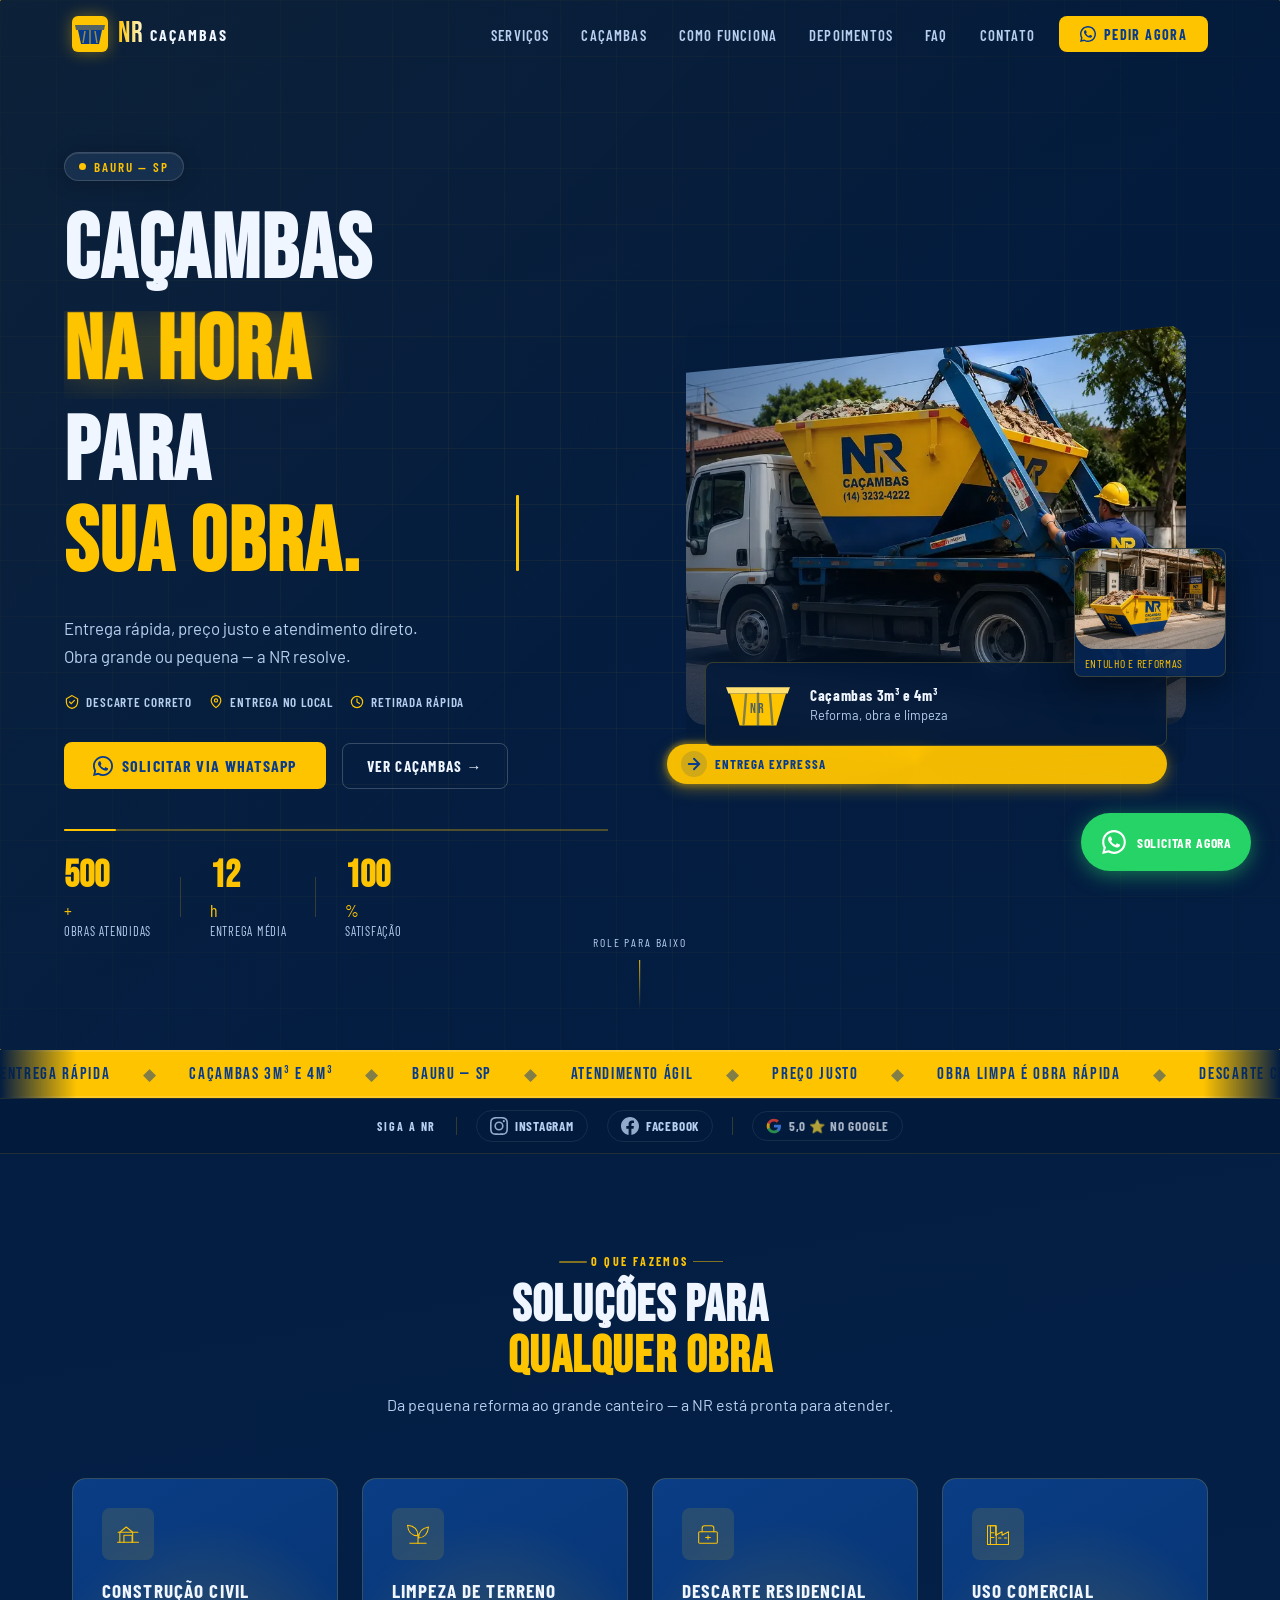
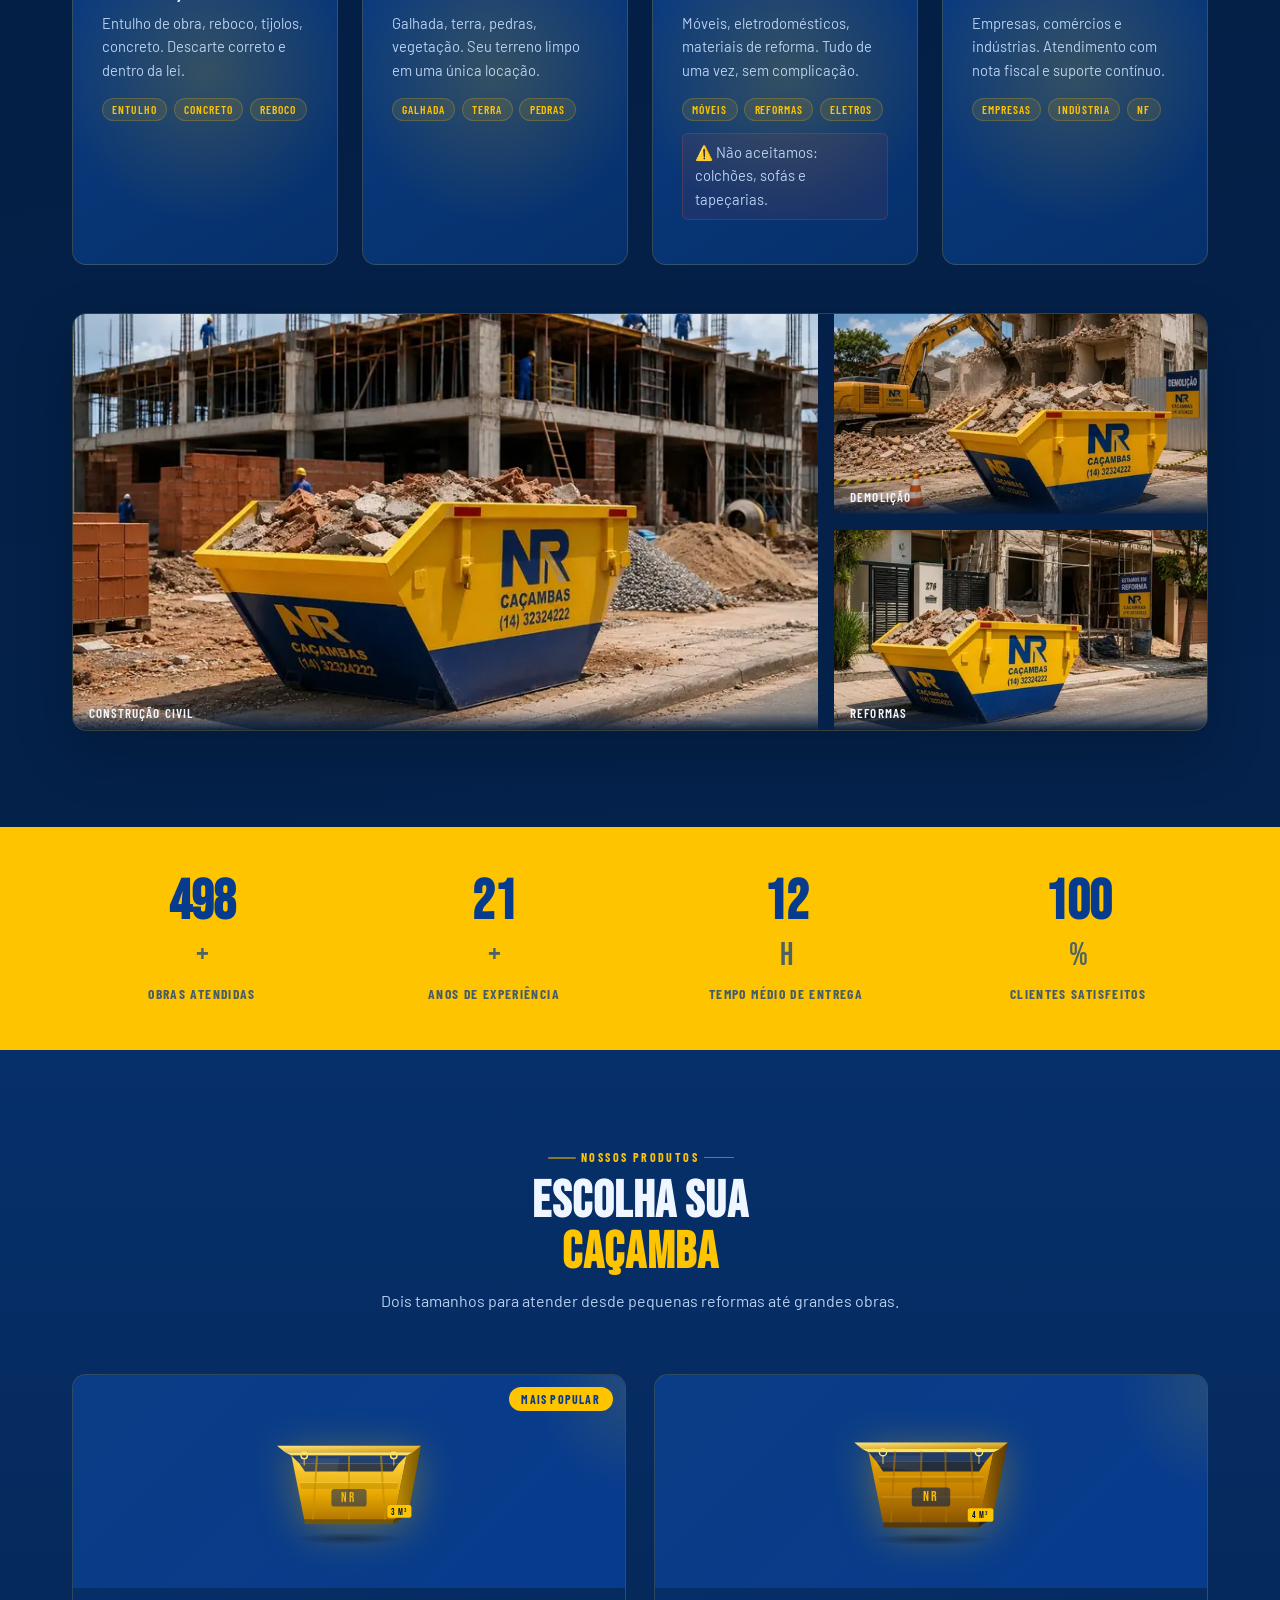
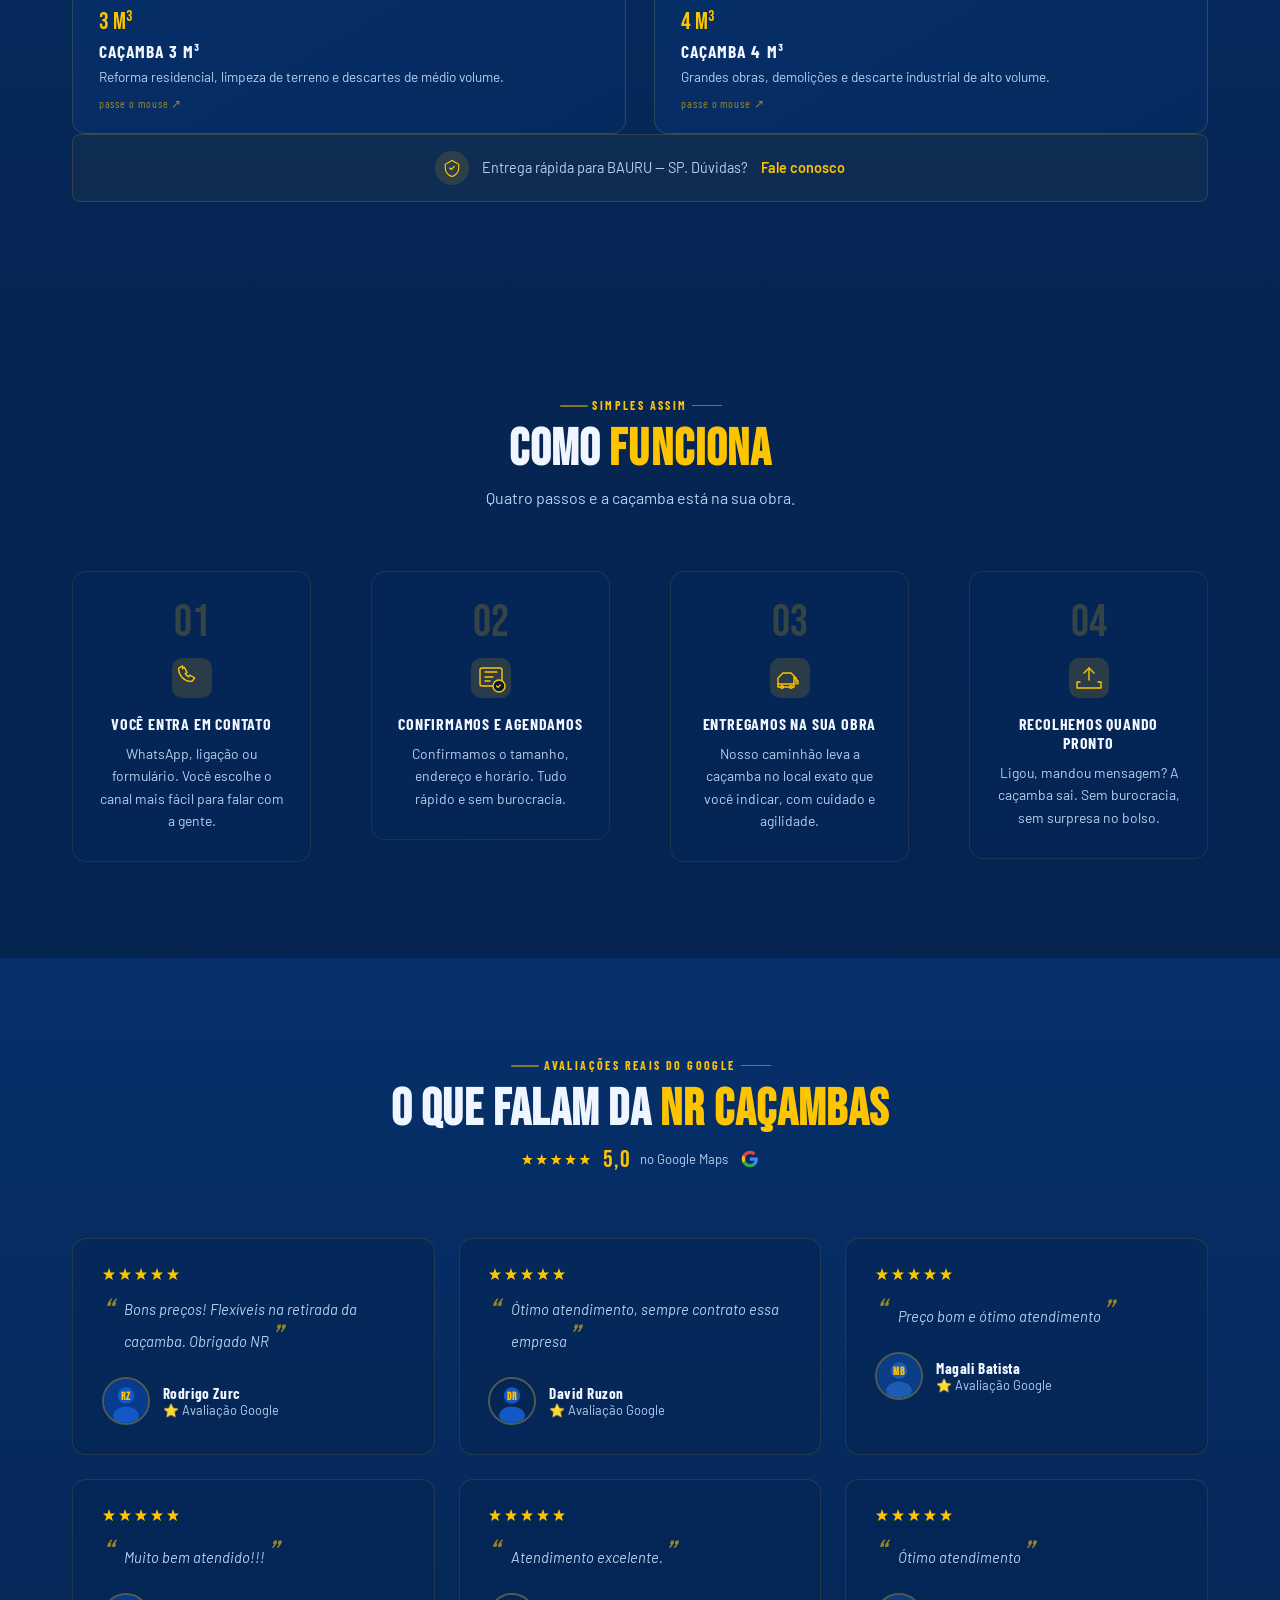
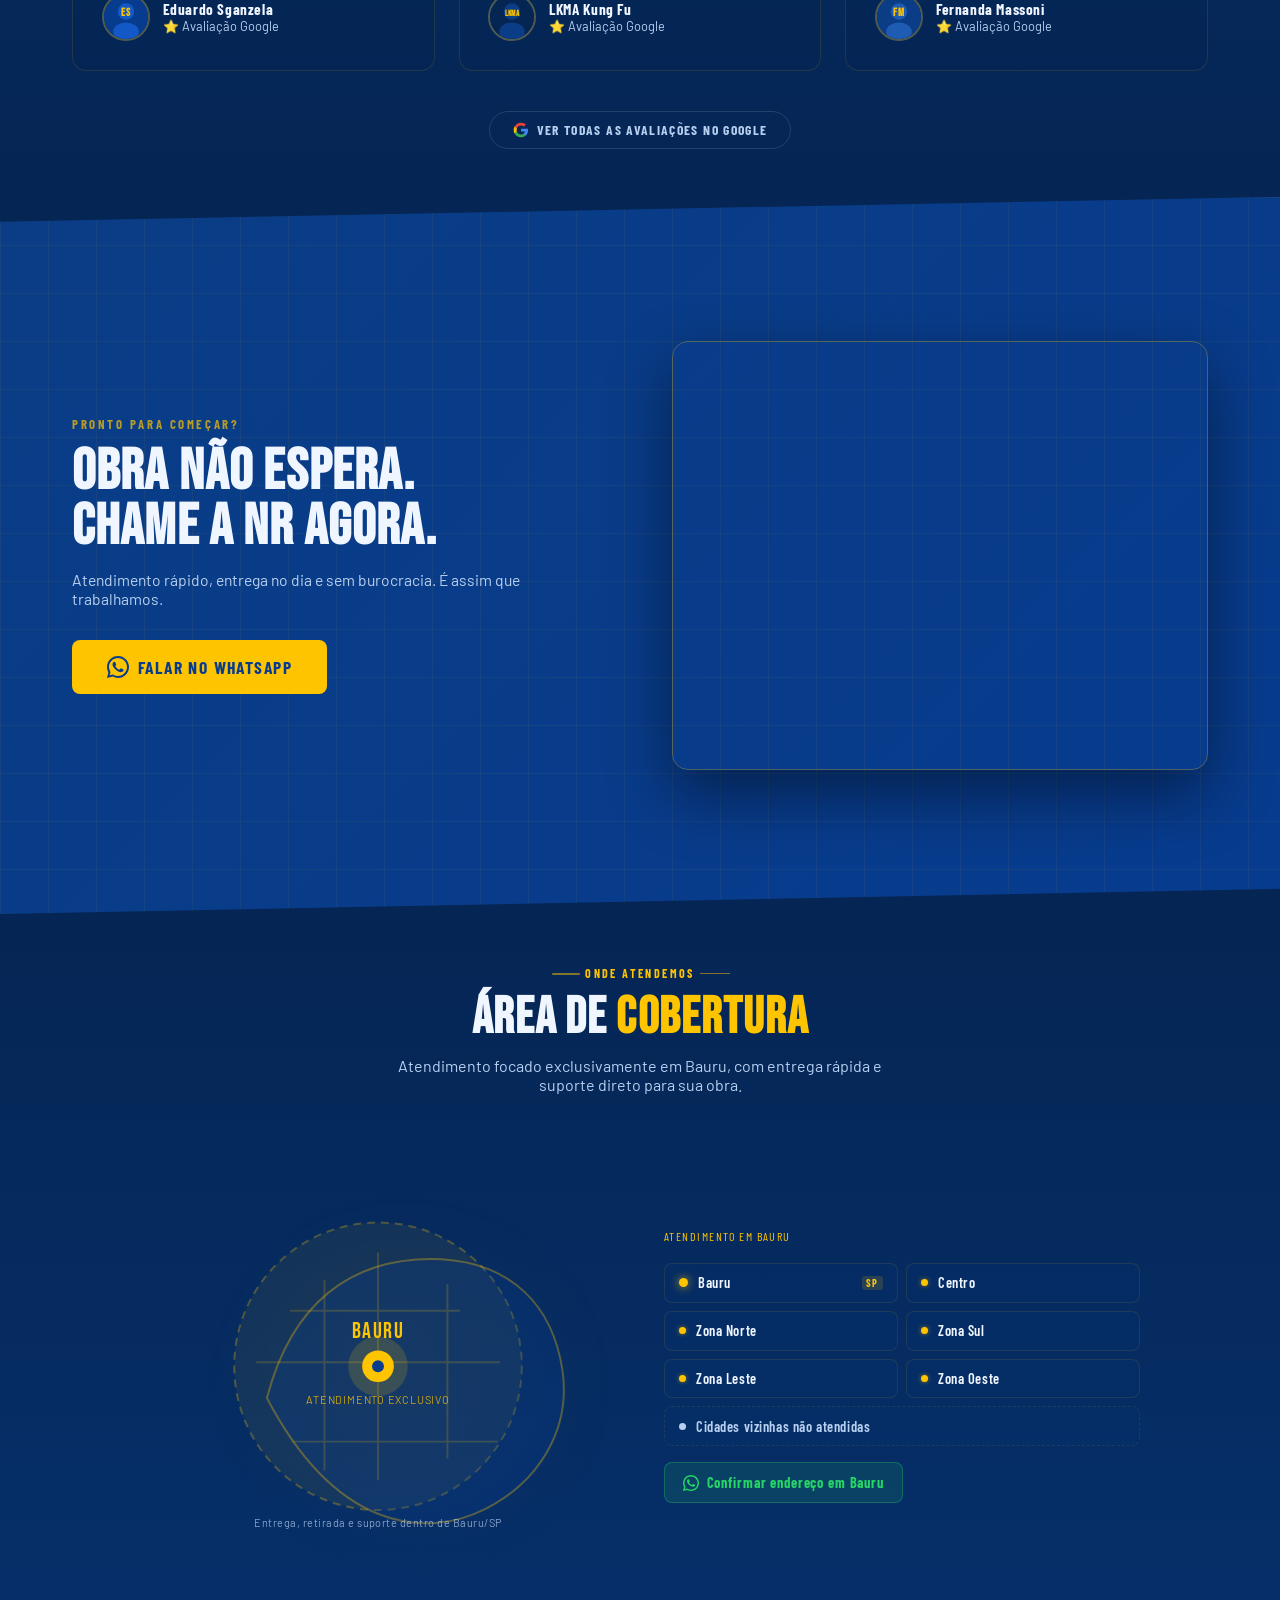
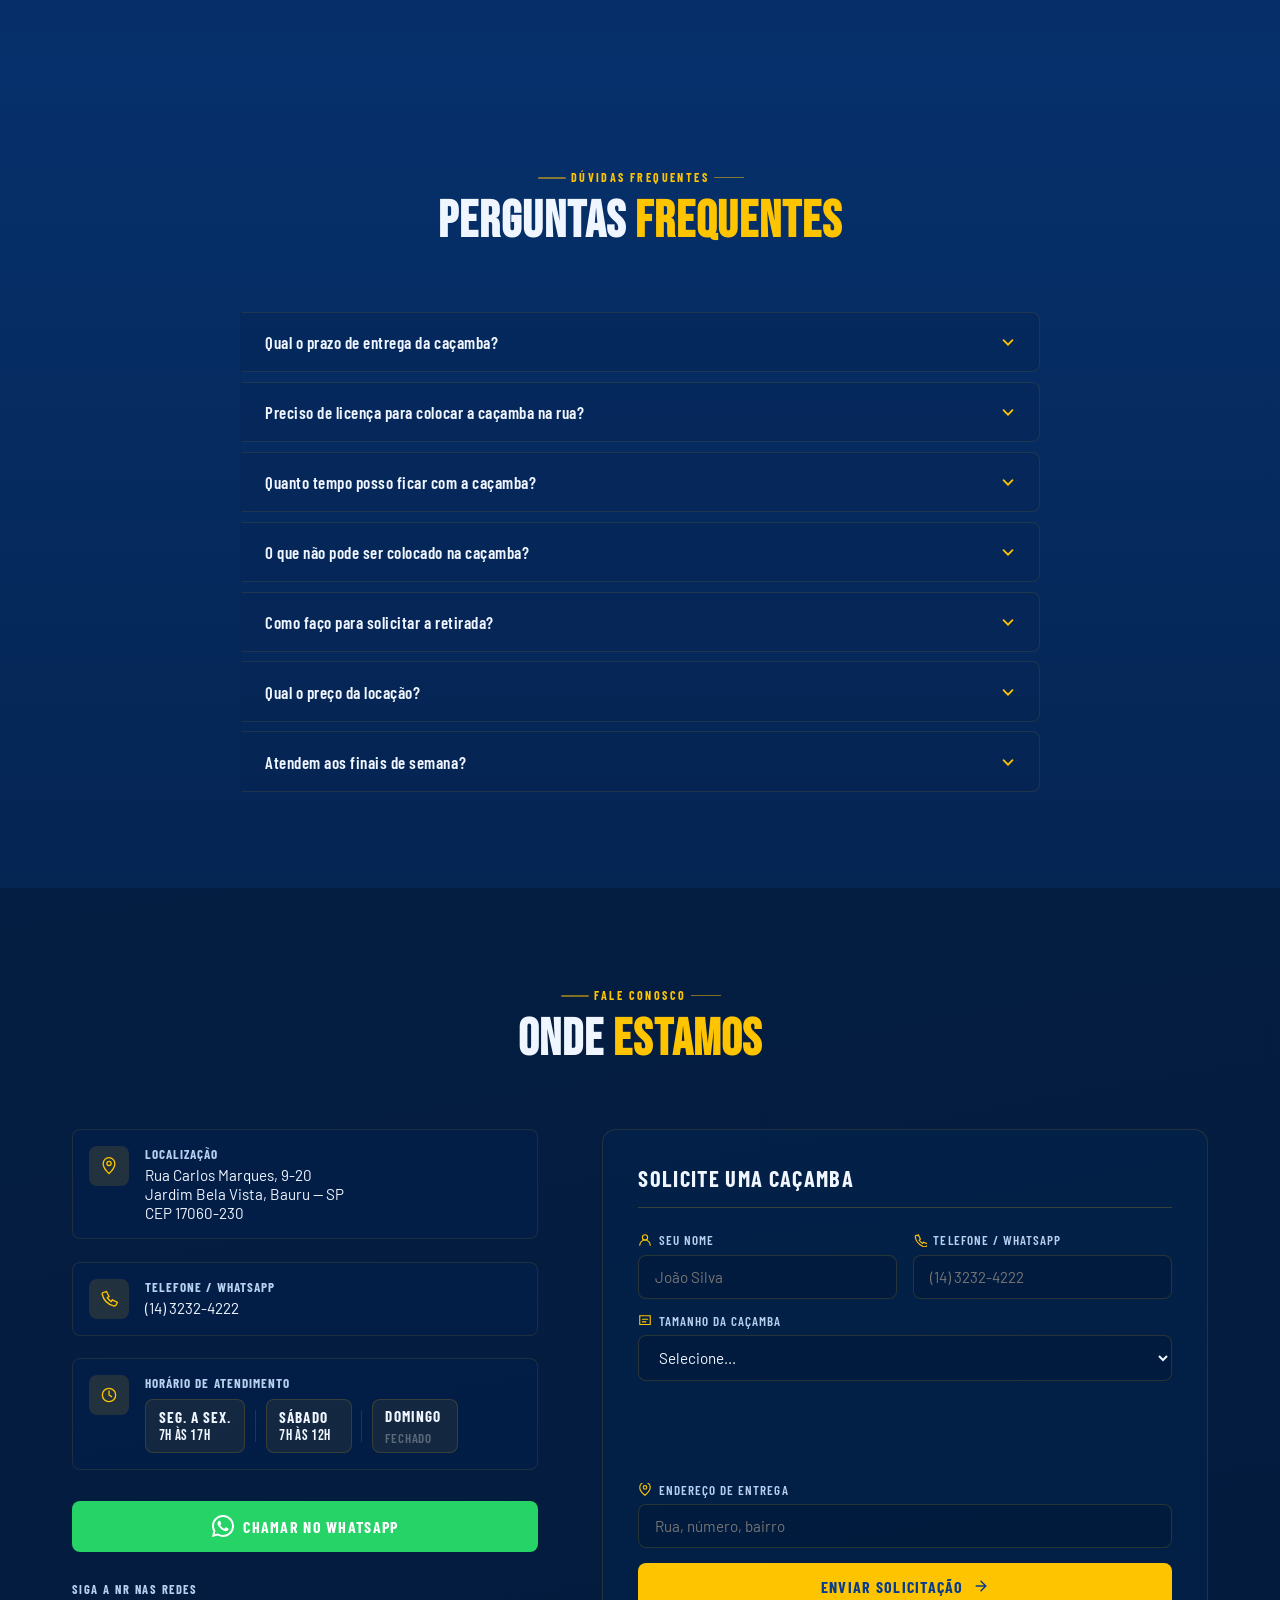
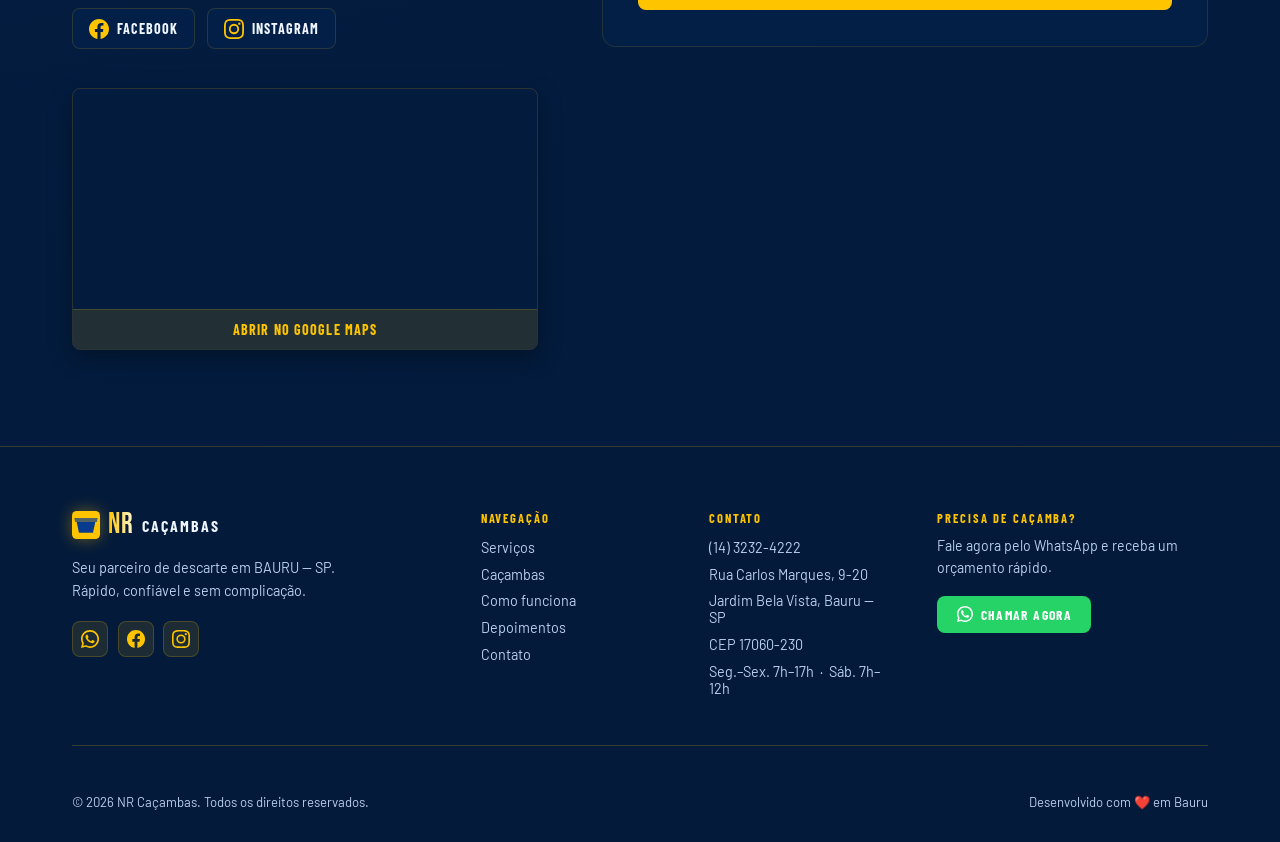
==== index.html @ 9031a370 "Corrigindo erro com email e adicionando erro 404" ====
﻿<!DOCTYPE html>
<html lang="pt-BR">
<head>
  <meta charset="UTF-8">
  <meta name="viewport" content="width=device-width, initial-scale=1.0">
  <title>NR Caçambas — Aluguel de Caçambas em Bauru | (14) 3232-4222</title>
  <meta name="description" content="NR Caçambas — Aluguel de caçambas 3m³ e 4m³ em Bauru. Entrega em até 12h, preço justo e atendimento via WhatsApp. Ligue (14) 3232-4222.">
  <meta name="keywords" content="caçamba bauru, aluguel caçamba bauru, caçamba entulho bauru, caçamba 3m3 bauru, caçamba 4m3 bauru, entulho bauru, locação caçamba sp">
  <meta name="robots" content="index, follow">
  <meta name="referrer" content="strict-origin-when-cross-origin">
  <meta name="theme-color" content="#031a3a">
  <link rel="canonical" href="https://nrcacambas.com.br/">
  <meta name="geo.region" content="BR-SP">
  <meta name="geo.placename" content="Bauru">
  <meta name="geo.position" content="-22.3246;-49.0696">
  <meta name="ICBM" content="-22.3246, -49.0696">

  <!-- Open Graph / WhatsApp / Facebook -->
  <meta property="og:type" content="website">
  <meta property="og:url" content="https://nrcacambas.com.br/">
  <meta property="og:title" content="NR Caçambas — Entrega Rápida em Bauru">
  <meta property="og:description" content="Aluguel de caçambas 3m³ e 4m³. Entrega em até 12h. Ligue ou chame no WhatsApp: (14) 3232-4222.">
  <meta property="og:image" content="https://nrcacambas.com.br/static/images/nr-hero-cacamba.webp">

  <meta property="og:image:width" content="1200">
  <meta property="og:image:height" content="800">
  <meta property="og:image:alt" content="Caçamba NR azul e amarela em obra em Bauru">

  <!-- Twitter Card -->
  <meta name="twitter:card" content="summary_large_image">
  <meta name="twitter:title" content="NR Caçambas — Bauru/SP">
  <meta name="twitter:description" content="Aluguel de caçambas com entrega rápida em Bauru.">
  <meta name="twitter:image" content="https://nrcacambas.com.br/static/images/nr-hero-cacamba.webp">

  <!-- Favicon SVG inline -->
  <link rel="icon" type="image/svg+xml" href="data:image/svg+xml,<svg xmlns='http://www.w3.org/2000/svg' viewBox='0 0 36 36'><rect width='36' height='36' rx='6' fill='%23ffc400'/><path d='M6 14h24l-3 14H9L6 14Z' fill='%23073b8e'/><path d='M4 14h28l1-5H3l1 5Z' fill='%23073b8e' opacity='.7'/></svg>">

  <!-- JSON-LD Local Business Schema -->
  <script type="application/ld+json">
  {
    "@context": "https://schema.org",
    "@type": "LocalBusiness",
    "name": "NR Caçambas",
    "description": "Aluguel de caçambas 3m³ e 4m³ em Bauru. Entrega rápida, preço justo.",
    "telephone": "+55-14-3232-4222",
    "email": "contato@nrcacambas.com.br",
    "address": {
      "@type": "PostalAddress",
      "streetAddress": "Rua Carlos Marques, 9-20, Jardim Bela Vista",
      "postalCode": "17060-230",
      "addressLocality": "Bauru",
      "addressRegion": "SP",
      "addressCountry": "BR"
    },
    "openingHours": "Mo-Sa 07:00-18:00",
    "priceRange": "$$",
    "url": "https://nrcacambas.com.br",
    "sameAs": ["https://wa.me/551432324222"]
  }
  </script>

  <script>document.documentElement.classList.add('js');</script>
  <link rel="preload" as="image" href="static/images/nr-hero-cacamba-480.webp" fetchpriority="high" type="image/webp"
        imagesrcset="static/images/nr-hero-cacamba-480.webp 480w, static/images/nr-hero-cacamba-800.webp 800w, static/images/nr-hero-cacamba-1200.webp 1200w"
        imagesizes="(max-width: 768px) 92vw, 500px">
  <link rel="preconnect" href="https://fonts.googleapis.com">
  <link rel="preconnect" href="https://fonts.gstatic.com" crossorigin>
  <link rel="preconnect" href="https://wa.me">
  <link rel="preload" href="https://fonts.googleapis.com/css2?family=Bebas+Neue&family=Barlow:wght@400;600;700&family=Barlow+Condensed:wght@600;700&display=swap" as="style" onload="this.onload=null;this.rel='stylesheet'">
  <noscript><link rel="stylesheet" href="https://fonts.googleapis.com/css2?family=Bebas+Neue&family=Barlow:wght@400;600;700&family=Barlow+Condensed:wght@600;700&display=swap"></noscript>
  <style>
    /* Critical CSS: universal above-the-fold */
    *,*::before,*::after{box-sizing:border-box;margin:0;padding:0}
    :root{--brand:#ffc400;--brand-light:#ffd84d;--blue:#073b8e;--blue-light:#1259c7;--black:#031a3a;--dark:#052553;--dark-2:#06306b;--dark-3:#0a3d85;--line:rgba(255,196,0,.2);--text:#f0f6ff;--text-muted:#b8d0f0;--green:#25d366;--font-display:'Bebas Neue',sans-serif;--font-cond:'Barlow Condensed',sans-serif;--font-body:'Barlow',sans-serif;--ease-out:cubic-bezier(.22,1,.36,1);--ease-spring:cubic-bezier(.34,1.56,.64,1);--r:8px;--r-lg:14px}
    html{font-size:16px;scroll-behavior:smooth}
    body{font-family:var(--font-body),system-ui,sans-serif;background:linear-gradient(170deg,#031a3a 0%,#052553 40%,#031a3a 100%);color:var(--text);overflow-x:hidden;cursor:none}
    a{color:inherit;text-decoration:none}img{max-width:100%;display:block}svg{display:block}
    #nav{position:fixed;top:0;left:0;right:0;z-index:500;padding:1rem 0}
    .nav-inner{max-width:1200px;margin:0 auto;padding:0 2rem;display:flex;align-items:center;gap:1.5rem}
    .nav-logo{display:flex;align-items:center;gap:.6rem;flex-shrink:0}
    .logo-texts{display:flex;align-items:center;gap:.4rem}
    .logo-nr{font-family:var(--font-display),'Bebas Neue',sans-serif;font-size:1.8rem;color:var(--brand);letter-spacing:.04em;line-height:1}
    .logo-text{font-family:var(--font-cond),'Barlow Condensed',sans-serif;font-size:1rem;font-weight:700;letter-spacing:.12em;text-transform:uppercase;color:var(--text)}
    #hero{min-height:100vh;position:relative;overflow:hidden;padding-top:5.5rem;padding-bottom:3rem}
    .hero-bg{position:absolute;inset:0;z-index:0}
    .hero-content{position:relative;z-index:2;padding:4rem 2rem 4rem 5vw;max-width:640px}
    .hero-title{font-family:var(--font-display),'Bebas Neue',sans-serif;font-size:clamp(3.5rem,7vw,6rem);line-height:.92;letter-spacing:.02em;text-transform:uppercase;margin-bottom:1.5rem;display:flex;flex-direction:column;gap:.15em}
    .hero-title .accent-line{color:var(--brand)}
    .hero-sub{font-size:1.05rem;line-height:1.65;color:var(--text-muted);margin-bottom:1.5rem}
    .hero-ctas{display:flex;align-items:center;gap:1rem;flex-wrap:wrap;margin-bottom:2.5rem}
    .btn-primary{display:inline-flex;align-items:center;gap:.55rem;font-family:var(--font-cond),'Barlow Condensed',sans-serif;font-size:1rem;font-weight:700;letter-spacing:.08em;text-transform:uppercase;background:var(--brand);color:var(--blue);padding:.85rem 1.8rem;border-radius:var(--r);border:none;cursor:pointer;white-space:nowrap}
    .btn-outline{display:inline-flex;align-items:center;gap:.4rem;font-family:var(--font-cond),'Barlow Condensed',sans-serif;font-size:.95rem;font-weight:700;letter-spacing:.08em;text-transform:uppercase;color:var(--text);border:1.5px solid rgba(255,255,255,.2);padding:.82rem 1.5rem;border-radius:var(--r);white-space:nowrap}
    .reveal-up{opacity:0;transform:translateY(28px)}
    .reveal-up.visible{opacity:1;transform:none;transition:opacity .7s var(--ease-out) var(--d,0s),transform .7s var(--ease-out) var(--d,0s)}
    /* Mobile-only critical overrides */
    @media(max-width:960px){.nav-links{display:none}.btn-nav{display:none}.nav-burger{display:flex;flex-direction:column;gap:5px;background:none;border:none;cursor:pointer;padding:4px;margin-left:auto}.nav-burger span{display:block;width:24px;height:2px;background:var(--text);border-radius:2px}}
    @media(max-width:1024px){.hero-visual{display:none}#hero{grid-template-columns:1fr}.hero-content{padding:4rem 2rem;max-width:100%}}
    @media(max-width:768px){#cursor{display:none}body{cursor:auto}a,button{cursor:pointer}canvas#particles-canvas{display:none}.hero-content{padding:3rem 1.5rem}.hero-title{font-size:clamp(2.8rem,11vw,5rem)}}
  </style>
  <link rel="preload" href="static/style.css" as="style" onload="this.onload=null;this.rel='stylesheet'">
  <noscript><link rel="stylesheet" href="static/style.css"></noscript>

  <!-- Google Analytics 4 — substituir G-XXXXXXXXXX pelo ID real -->
  <!-- Acesse https://analytics.google.com para criar sua conta -->
  <!--
  <script async src="https://www.googletagmanager.com/gtag/js?id=G-XXXXXXXXXX"></script>
  <script>
    window.dataLayer = window.dataLayer || [];
    function gtag(){dataLayer.push(arguments);}
    gtag('js', new Date());
    gtag('config', 'G-XXXXXXXXXX');
  </script>
  -->
</head>
<body>
  <a href="#hero" class="skip-link" style="position:fixed;top:-100%;left:1rem;z-index:9999;background:var(--brand);color:var(--blue);font-family:var(--font-cond);font-weight:700;letter-spacing:.08em;padding:.5rem 1rem;border-radius:0 0 var(--r) var(--r);transition:top .2s" onFocus="this.style.top='0'" onBlur="this.style.top='-100%'">Ir para o conteúdo</a>

  <!-- CURSOR -->
  <div id="cursor-dot"></div>
  <div id="cursor-ring"></div>

  <!-- NAV -->
  <nav id="nav">
    <div class="nav-inner">
      <a href="#hero" class="nav-logo">
        <div class="logo-icon">
          <svg viewBox="0 0 36 36" fill="none" width="36">
            <rect width="36" height="36" rx="6" fill="#ffc400"/>
            <path d="M6 14h24l-3 14H9L6 14Z" fill="#073b8e"/>
            <path d="M4 14h28l1-5H3l1 5Z" fill="#073b8e" opacity=".7"/>
            <line x1="13" y1="15" x2="11" y2="27" stroke="#ffc400" stroke-width="1.5" opacity=".6"/>
            <line x1="18" y1="14" x2="18" y2="28" stroke="#ffc400" stroke-width="1.5" opacity=".6"/>
            <line x1="23" y1="15" x2="25" y2="27" stroke="#ffc400" stroke-width="1.5" opacity=".6"/>
          </svg>
        </div>
        <div class="logo-texts">
          <span class="logo-nr">NR</span>
          <span class="logo-text">Caçambas</span>
        </div>
      </a>
      <ul class="nav-links">
        <li><a href="#servicos">Serviços</a></li>
        <li><a href="#cacambas">Caçambas</a></li>
        <li><a href="#como-funciona">Como funciona</a></li>
        <li><a href="#depoimentos">Depoimentos</a></li>
        <li><a href="#faq">FAQ</a></li>
        <li><a href="#contato">Contato</a></li>
      </ul>
      <a href="https://wa.me/551432324222?text=Ol%C3%A1%2C%20NR%20Ca%C3%A7ambas%21%20%F0%9F%91%8B%0AVi%20o%20site%20de%20voc%C3%AAs%20e%20gostaria%20de%20solicitar%20um%20or%C3%A7amento.%0APodem%20me%20ajudar%3F" target="_blank" rel="noopener noreferrer" class="btn-nav">
        <svg viewBox="0 0 24 24" width="16" fill="currentColor"><path d="M17.472 14.382c-.297-.149-1.758-.867-2.03-.967-.273-.099-.471-.148-.67.15-.197.297-.767.966-.94 1.164-.173.199-.347.223-.644.075-.297-.15-1.255-.463-2.39-1.475-.883-.788-1.48-1.761-1.653-2.059-.173-.297-.018-.458.13-.606.134-.133.298-.347.446-.52.149-.174.198-.298.298-.497.099-.198.05-.371-.025-.52-.075-.149-.669-1.612-.916-2.207-.242-.579-.487-.5-.669-.51-.173-.008-.371-.01-.57-.01-.198 0-.52.074-.792.372-.272.297-1.04 1.016-1.04 2.479 0 1.462 1.065 2.875 1.213 3.074.149.198 2.096 3.2 5.077 4.487.709.306 1.262.489 1.694.625.712.227 1.36.195 1.871.118.571-.085 1.758-.719 2.006-1.413.248-.694.248-1.289.173-1.413-.074-.124-.272-.198-.57-.347z"/><path d="M12 0C5.373 0 0 5.373 0 12c0 2.123.553 4.116 1.522 5.847L0 24l6.335-1.507A11.94 11.94 0 0012 24c6.627 0 12-5.373 12-12S18.627 0 12 0zm0 21.818a9.79 9.79 0 01-5.001-1.374l-.359-.213-3.754.893.952-3.648-.234-.374A9.772 9.772 0 012.182 12C2.182 6.57 6.57 2.182 12 2.182S21.818 6.57 21.818 12 17.43 21.818 12 21.818z"/></svg>
        Pedir agora
      </a>
      <button class="nav-burger" id="nav-burger" aria-label="Menu">
        <span></span><span></span><span></span>
      </button>
    </div>
  </nav>

  <!-- HERO -->
  <section id="hero" aria-label="Caçambas NR — Entrega rápida em Bauru SP">
    <div class="hero-bg">
      <div class="hero-grid"></div>
      <div class="hero-diagonal"></div>
      <canvas id="particles-canvas"></canvas>
    </div>
    <div class="hero-content">
      <div class="hero-tag reveal-up" style="--d:.1s">
        <span class="tag-pulse"></span>
        Bauru — SP
      </div>
      <h1 class="hero-title">
        <span class="title-line stagger-line" aria-label="Caçambas">
          <span class="tw">Caçambas</span>
        </span>
        <span class="title-line stagger-line accent-line" aria-label="na hora">
          <span class="tw">na hora</span>
        </span>
        <span class="title-line stagger-line" aria-label="para sua obra">
          <span class="tw">para</span>
          <span class="tw typing-wrap"><span class="hero-typing">sua obra.</span><span class="typing-cursor">|</span></span>
        </span>
      </h1>
      <p class="hero-sub reveal-up" style="--d:.65s">
        Entrega rápida, preço justo e atendimento direto.<br>
        Obra grande ou pequena — a NR resolve.
      </p>
      <div class="hero-trust reveal-up" style="--d:.72s">
        <div class="trust-item">
          <svg viewBox="0 0 20 20" width="16" fill="none"><path d="M10 2L3 6v4c0 3.55 2.96 6.88 7 7.93C14.04 16.88 17 13.55 17 10V6l-7-4Z" stroke="currentColor" stroke-width="1.5"/><path d="m7 10 2 2 4-4" stroke="currentColor" stroke-width="1.5" stroke-linecap="round"/></svg>
          <span>Descarte correto</span>
        </div>
        <div class="trust-item">
          <svg viewBox="0 0 20 20" width="16" fill="none"><path d="M10 17s6-4.8 6-9a6 6 0 0 0-12 0c0 4.2 6 9 6 9Z" stroke="currentColor" stroke-width="1.5"/><circle cx="10" cy="8" r="2" stroke="currentColor" stroke-width="1.5"/></svg>
          <span>Entrega no local</span>
        </div>
        <div class="trust-item">
          <svg viewBox="0 0 20 20" width="16" fill="none"><circle cx="10" cy="10" r="7" stroke="currentColor" stroke-width="1.5"/><path d="M10 6v4l3 2" stroke="currentColor" stroke-width="1.5" stroke-linecap="round"/></svg>
          <span>Retirada rápida</span>
        </div>
      </div>
      <div class="hero-ctas reveal-up" style="--d:.8s">
        <a href="https://wa.me/551432324222?text=Ol%C3%A1%2C%20NR%20Ca%C3%A7ambas%21%20%F0%9F%91%8B%0AVi%20o%20site%20de%20voc%C3%AAs%20e%20gostaria%20de%20solicitar%20uma%20ca%C3%A7amba.%0APodem%20me%20atender%3F" target="_blank" rel="noopener noreferrer" class="btn-primary">
          <svg viewBox="0 0 24 24" width="20" fill="currentColor"><path d="M17.472 14.382c-.297-.149-1.758-.867-2.03-.967-.273-.099-.471-.148-.67.15-.197.297-.767.966-.94 1.164-.173.199-.347.223-.644.075-.297-.15-1.255-.463-2.39-1.475-.883-.788-1.48-1.761-1.653-2.059-.173-.297-.018-.458.13-.606.134-.133.298-.347.446-.52.149-.174.198-.298.298-.497.099-.198.05-.371-.025-.52-.075-.149-.669-1.612-.916-2.207-.242-.579-.487-.5-.669-.51-.173-.008-.371-.01-.57-.01-.198 0-.52.074-.792.372-.272.297-1.04 1.016-1.04 2.479 0 1.462 1.065 2.875 1.213 3.074.149.198 2.096 3.2 5.077 4.487.709.306 1.262.489 1.694.625.712.227 1.36.195 1.871.118.571-.085 1.758-.719 2.006-1.413.248-.694.248-1.289.173-1.413-.074-.124-.272-.198-.57-.347z"/><path d="M12 0C5.373 0 0 5.373 0 12c0 2.123.553 4.116 1.522 5.847L0 24l6.335-1.507A11.94 11.94 0 0012 24c6.627 0 12-5.373 12-12S18.627 0 12 0zm0 21.818a9.79 9.79 0 01-5.001-1.374l-.359-.213-3.754.893.952-3.648-.234-.374A9.772 9.772 0 012.182 12C2.182 6.57 6.57 2.182 12 2.182S21.818 6.57 21.818 12 17.43 21.818 12 21.818z"/></svg>
          Solicitar via WhatsApp
        </a>
        <a href="#cacambas" class="btn-outline">Ver caçambas →</a>
      </div>
      <div class="hero-stats reveal-up" style="--d:1s">
        <div class="stat">
          <strong class="count" data-target="500">0</strong><sup>+</sup>
          <span>obras atendidas</span>
        </div>
        <div class="stat-divider"></div>
        <div class="stat">
          <strong class="count" data-target="12">0</strong><sup>h</sup>
          <span>entrega média</span>
        </div>
        <div class="stat-divider"></div>
        <div class="stat">
          <strong class="count" data-target="100">0</strong><sup>%</sup>
          <span>satisfação</span>
        </div>
      </div>
    </div>

      <div class="hero-visual">
      <div class="hero-photo-wrap hero-photo-card reveal-up" style="--d:.55s">
        <!-- Imagem principal local: caçamba NR em obra -->
        <picture>
          <source
            srcset="static/images/nr-hero-cacamba-480.webp 480w, static/images/nr-hero-cacamba-800.webp 800w, static/images/nr-hero-cacamba-1200.webp 1200w"
            sizes="(max-width: 768px) 92vw, 500px"
            type="image/webp">
          <img
            src="static/images/nr-hero-cacamba.png"
            width="1200" height="960"
            decoding="async" fetchpriority="high"
            class="hero-img-reveal"
            alt="Caçamba NR azul e amarela carregada com entulho em obra">
        </picture>
        <div class="photo-overlay"></div>

        <div class="photo-badge-top">
          <div class="badge-icon">
            <svg viewBox="0 0 24 24" width="18" fill="none"><path d="M5 12h14M12 5l7 7-7 7" stroke="#073b8e" stroke-width="2.5" stroke-linecap="round"/></svg>
          </div>
          <span>Entrega expressa</span>
        </div>

        <div class="photo-badge-bottom">
          <div class="badge-bucket">
            <svg viewBox="0 0 90 70" fill="none" width="72">
              <path d="M10 22 L80 22 L68 62 L22 62 Z" fill="#ffc400"/>
              <path d="M8 22 L82 22 L85 14 L5 14 Z" fill="#ffe071"/>
              <line x1="30" y1="23" x2="27" y2="60" stroke="#073b8e" stroke-width="3" opacity=".5" stroke-linecap="round"/>
              <line x1="45" y1="22" x2="45" y2="62" stroke="#073b8e" stroke-width="3" opacity=".5" stroke-linecap="round"/>
              <line x1="60" y1="23" x2="63" y2="60" stroke="#073b8e" stroke-width="3" opacity=".5" stroke-linecap="round"/>
              <text x="45" y="46" font-family="Bebas Neue, sans-serif" font-size="17" fill="#073b8e" text-anchor="middle" opacity=".7" letter-spacing="3">NR</text>
            </svg>
          </div>
          <div class="badge-text">
            <strong>Caçambas 3m³ e 4m³</strong>
            <span>Reforma, obra e limpeza</span>
          </div>
        </div>

        <!-- Imagem flutuante menor -->
        <div class="photo-float">
          <picture>
            <source
              srcset="static/images/nr-galeria-reforma-480.webp 480w, static/images/nr-galeria-reforma-800.webp 800w, static/images/nr-galeria-reforma-1200.webp 1200w"
              sizes="(max-width:768px) 50vw, 200px"
              type="image/webp">
            <img
              src="static/images/nr-galeria-reforma.png"
              width="1200" height="800"
              loading="lazy" decoding="async"
              sizes="(max-width:768px) 50vw, 200px"
              alt="Caçamba NR em frente a imóvel em reforma">
          </picture>
          <span>Entulho e reformas</span>
        </div>
      </div>
    </div>

    <div class="hero-scroll">
      <span>Role para baixo</span>
      <div class="scroll-line"></div>
    </div>
  </section>

  <!-- TICKER -->
  <div class="ticker-wrap">
    <div class="ticker">
      <span>ENTREGA RÁPIDA</span><span class="ticker-dot">◆</span>
      <span>CAÇAMBAS 3m³ E 4m³</span><span class="ticker-dot">◆</span>
      <span>BAURU — SP</span><span class="ticker-dot">◆</span>
      <span>ATENDIMENTO ÁGIL</span><span class="ticker-dot">◆</span>
      <span>PREÇO JUSTO</span><span class="ticker-dot">◆</span>
      <span>OBRA LIMPA É OBRA RÁPIDA</span><span class="ticker-dot">◆</span>
      <span>DESCARTE CORRETO</span><span class="ticker-dot">◆</span>
      <span>ENTREGA RÁPIDA</span><span class="ticker-dot">◆</span>
      <span>CAÇAMBAS 3m³ E 4m³</span><span class="ticker-dot">◆</span>
      <span>BAURU — SP</span><span class="ticker-dot">◆</span>
      <span>ATENDIMENTO ÁGIL</span><span class="ticker-dot">◆</span>
      <span>PREÇO JUSTO</span><span class="ticker-dot">◆</span>
      <span>OBRA LIMPA É OBRA RÁPIDA</span><span class="ticker-dot">◆</span>
      <span>DESCARTE CORRETO</span><span class="ticker-dot">◆</span>
    </div>
  </div>

  <!-- Redes Sociais Strip -->
  <div class="social-strip">
    <div class="social-strip-inner">
      <span class="social-strip-label">Siga a NR</span>
      <div class="social-strip-divider"></div>
      <a href="https://www.instagram.com/nrcacambaselocacoes/" target="_blank" rel="noopener noreferrer" class="social-strip-btn" aria-label="Instagram">
        <svg viewBox="0 0 24 24" width="18" fill="currentColor"><path d="M12 2.163c3.204 0 3.584.012 4.85.07 3.252.148 4.771 1.691 4.919 4.919.058 1.265.069 1.645.069 4.849 0 3.205-.012 3.584-.069 4.849-.149 3.225-1.664 4.771-4.919 4.919-1.266.058-1.644.07-4.85.07-3.204 0-3.584-.012-4.849-.07-3.26-.149-4.771-1.699-4.919-4.92-.058-1.265-.07-1.644-.07-4.849 0-3.204.013-3.583.07-4.849.149-3.227 1.664-4.771 4.919-4.919 1.266-.057 1.645-.069 4.849-.069zM12 0C8.741 0 8.333.014 7.053.072 2.695.272.273 2.69.073 7.052.014 8.333 0 8.741 0 12c0 3.259.014 3.668.072 4.948.2 4.358 2.618 6.78 6.98 6.98C8.333 23.986 8.741 24 12 24c3.259 0 3.668-.014 4.948-.072 4.354-.2 6.782-2.618 6.979-6.98.059-1.28.073-1.689.073-4.948 0-3.259-.014-3.667-.072-4.947-.196-4.354-2.617-6.78-6.979-6.98C15.668.014 15.259 0 12 0zm0 5.838a6.162 6.162 0 100 12.324 6.162 6.162 0 000-12.324zM12 16a4 4 0 110-8 4 4 0 010 8zm6.406-11.845a1.44 1.44 0 100 2.881 1.44 1.44 0 000-2.881z"/></svg>
        <span>Instagram</span>
      </a>
      <a href="https://www.facebook.com/nrcacambasbauru/?locale=pt_BR" target="_blank" rel="noopener noreferrer" class="social-strip-btn" aria-label="Facebook">
        <svg viewBox="0 0 24 24" width="18" fill="currentColor"><path d="M24 12.073C24 5.405 18.627 0 12 0S0 5.405 0 12.073C0 18.1 4.388 23.094 10.125 24v-8.437H7.078v-3.49h3.047V9.41c0-3.025 1.792-4.697 4.533-4.697 1.312 0 2.686.235 2.686.235v2.97h-1.513c-1.491 0-1.956.93-1.956 1.883v2.272h3.328l-.532 3.49h-2.796V24C19.612 23.094 24 18.1 24 12.073z"/></svg>
        <span>Facebook</span>
      </a>
      <div class="social-strip-divider"></div>
      <a href="https://www.google.com/maps/search/?api=1&query=NR+Caçambas+Bauru" target="_blank" rel="noopener noreferrer" class="social-strip-btn social-strip-google" aria-label="Google Maps">
        <svg viewBox="0 0 24 24" width="16"><path d="M22.56 12.25c0-.78-.07-1.53-.2-2.25H12v4.26h5.92c-.26 1.37-1.04 2.53-2.21 3.31v2.77h3.57c2.08-1.92 3.28-4.74 3.28-8.09z" fill="#4285F4"/><path d="M12 23c2.97 0 5.46-.98 7.28-2.66l-3.57-2.77c-.98.66-2.23 1.06-3.71 1.06-2.86 0-5.29-1.93-6.16-4.53H2.18v2.84C3.99 20.53 7.7 23 12 23z" fill="#34A853"/><path d="M5.84 14.09c-.22-.66-.35-1.36-.35-2.09s.13-1.43.35-2.09V7.07H2.18C1.43 8.55 1 10.22 1 12s.43 3.45 1.18 4.93l3.66-2.84z" fill="#FBBC05"/><path d="M12 5.38c1.62 0 3.06.56 4.21 1.64l3.15-3.15C17.45 2.09 14.97 1 12 1 7.7 1 3.99 3.47 2.18 7.07l3.66 2.84c.87-2.6 3.3-4.53 6.16-4.53z" fill="#EA4335"/></svg>
        <span>5,0 ⭐ no Google</span>
      </a>
    </div>
  </div>


  <!-- SERVIÇOS -->
  <section id="servicos" class="section">
    <div class="container">
      <div class="section-header">
        <div class="section-label reveal-up">O que fazemos</div>
        <h2 class="section-title reveal-up" style="--d:.1s">Soluções para<br><em>qualquer obra</em></h2>
        <p class="section-sub reveal-up" style="--d:.15s">Da pequena reforma ao grande canteiro — a NR está pronta para atender.</p>
      </div>

      <div class="cards-grid">
        <div class="service-card tilt-card reveal-up" style="--d:.1s">
          <div class="card-icon-wrap">
            <div class="card-icon" aria-hidden="true">
              <svg viewBox="0 0 48 48" fill="none" stroke="currentColor" stroke-width="1.8" stroke-linecap="round" stroke-linejoin="round">
                <path d="M6 38h36"/>
                <path d="M10 38V21l11-9 11 9v17"/>
                <path d="M17 38V26h14v12"/>
                <path d="M7 21h34"/>
              </svg>
            </div>
          </div>
          <h3>Construção Civil</h3>
          <p>Entulho de obra, reboco, tijolos, concreto. Descarte correto e dentro da lei.</p>
          <div class="card-tags"><span>Entulho</span><span>Concreto</span><span>Reboco</span></div>
        </div>

        <div class="service-card tilt-card reveal-up" style="--d:.2s">
          <div class="card-icon-wrap">
            <div class="card-icon" aria-hidden="true">
              <svg viewBox="0 0 48 48" fill="none" stroke="currentColor" stroke-width="1.8" stroke-linecap="round" stroke-linejoin="round">
                <path d="M24 40V24"/>
                <path d="M24 27c-11 0-17-7-18-18 11 1 18 7 18 18Z"/>
                <path d="M25 31c10-1 16-8 17-19-11 2-17 8-17 19Z"/>
                <path d="M10 40h28"/>
              </svg>
            </div>
          </div>
          <h3>Limpeza de Terreno</h3>
          <p>Galhada, terra, pedras, vegetação. Seu terreno limpo em uma única locação.</p>
          <div class="card-tags"><span>Galhada</span><span>Terra</span><span>Pedras</span></div>
        </div>

        <div class="service-card tilt-card reveal-up" style="--d:.3s">
          <div class="card-icon-wrap">
            <div class="card-icon" aria-hidden="true">
              <svg viewBox="0 0 48 48" fill="none" stroke="currentColor" stroke-width="1.8" stroke-linecap="round" stroke-linejoin="round">
                <rect x="8" y="20" width="32" height="20" rx="2"/>
                <path d="M14 20V14a4 4 0 0 1 4-4h12a4 4 0 0 1 4 4v6"/>
                <path d="M20 30h8M24 27v6"/>
              </svg>
            </div>
          </div>
          <h3>Descarte Residencial</h3>
          <p>Móveis, eletrodomésticos, materiais de reforma. Tudo de uma vez, sem complicação.</p>
          <div class="card-tags"><span>Móveis</span><span>Reformas</span><span>Eletros</span></div>
          <p class="cacamba-nao-aceita">⚠️ Não aceitamos: colchões, sofás e tapeçarias.</p>
        </div>

        <div class="service-card tilt-card reveal-up" style="--d:.4s">
          <div class="card-icon-wrap">
            <div class="card-icon" aria-hidden="true">
              <svg viewBox="0 0 48 48" fill="none" stroke="currentColor" stroke-width="1.8" stroke-linecap="round" stroke-linejoin="round">
                <path d="M6 42h36V20l-11 6v-6l-11 6V10H6v32Z"/>
                <path d="M12 22h5M12 30h5M25 31h4M35 31h4"/>
                <path d="M11 42V10h10v32"/>
              </svg>
            </div>
          </div>
          <h3>Uso Comercial</h3>
          <p>Empresas, comércios e indústrias. Atendimento com nota fiscal e suporte contínuo.</p>
          <div class="card-tags"><span>Empresas</span><span>Indústria</span><span>NF</span></div>
        </div>
      </div>

      <!-- Galeria de fotos -->
      <div class="obra-gallery reveal-up" style="--d:.45s">
        <div class="gallery-item main">
          <picture>
            <source
              srcset="static/images/nr-galeria-construcao-civil-480.webp 480w, static/images/nr-galeria-construcao-civil-800.webp 800w, static/images/nr-galeria-construcao-civil-1200.webp 1200w"
              sizes="(max-width:768px) 100vw, 60vw"
              type="image/webp">
            <img
              src="static/images/nr-galeria-construcao-civil.png"
              width="1200" height="800"
              loading="lazy" decoding="async"
              sizes="(max-width:768px) 100vw, 60vw"
              alt="Caçamba NR em canteiro de construção civil">
          </picture>
          <div class="gallery-overlay">
            <div class="gallery-overlay-icon">
              <svg viewBox="0 0 32 32" width="36" fill="none"><circle cx="14" cy="14" r="9" stroke="currentColor" stroke-width="2"/><path d="M21 21l7 7" stroke="currentColor" stroke-width="2.5" stroke-linecap="round"/><path d="M10 14h8M14 10v8" stroke="currentColor" stroke-width="1.8" stroke-linecap="round"/></svg>
            </div>
            <div class="gallery-overlay-caption">Construção civil</div>
          </div>
          <div class="gallery-caption">Construção civil</div>
        </div>
        <div class="gallery-item">
          <picture>
            <source
              srcset="static/images/nr-galeria-demolicao-480.webp 480w, static/images/nr-galeria-demolicao-800.webp 800w, static/images/nr-galeria-demolicao-1200.webp 1200w"
              sizes="(max-width:768px) 100vw, 30vw"
              type="image/webp">
            <img
              src="static/images/nr-galeria-demolicao.png"
              width="1200" height="800"
              loading="lazy" decoding="async"
              sizes="(max-width:768px) 100vw, 30vw"
              alt="Caçamba NR em obra de demolição">
          </picture>
          <div class="gallery-overlay">
            <div class="gallery-overlay-icon">
              <svg viewBox="0 0 32 32" width="32" fill="none"><circle cx="14" cy="14" r="9" stroke="currentColor" stroke-width="2"/><path d="M21 21l7 7" stroke="currentColor" stroke-width="2.5" stroke-linecap="round"/><path d="M10 14h8M14 10v8" stroke="currentColor" stroke-width="1.8" stroke-linecap="round"/></svg>
            </div>
            <div class="gallery-overlay-caption">Demolição</div>
          </div>
          <div class="gallery-caption">Demolição</div>
        </div>
        <div class="gallery-item">
          <picture>
            <source
              srcset="static/images/nr-galeria-reforma-480.webp 480w, static/images/nr-galeria-reforma-800.webp 800w, static/images/nr-galeria-reforma-1200.webp 1200w"
              sizes="(max-width:768px) 100vw, 30vw"
              type="image/webp">
            <img
              src="static/images/nr-galeria-reforma.png"
              width="1200" height="800"
              loading="lazy" decoding="async"
              sizes="(max-width:768px) 100vw, 30vw"
              alt="Caçamba NR para descarte de entulho em reforma residencial">
          </picture>
          <div class="gallery-overlay">
            <div class="gallery-overlay-icon">
              <svg viewBox="0 0 32 32" width="32" fill="none"><circle cx="14" cy="14" r="9" stroke="currentColor" stroke-width="2"/><path d="M21 21l7 7" stroke="currentColor" stroke-width="2.5" stroke-linecap="round"/><path d="M10 14h8M14 10v8" stroke="currentColor" stroke-width="1.8" stroke-linecap="round"/></svg>
            </div>
            <div class="gallery-overlay-caption">Reformas</div>
          </div>
          <div class="gallery-caption">Reformas</div>
        </div>
      </div>
    </div>
  </section>

  <!-- NÚMEROS -->
  <div class="numeros-band">
    <div class="container">
      <div class="numeros-grid">
        <div class="numero-item reveal-up" style="--d:.1s">
          <strong class="count" data-target="500">0</strong><span class="numero-suf">+</span>
          <p>obras atendidas</p>
        </div>
        <div class="numero-item reveal-up" style="--d:.2s">
          <strong class="count" data-target="21">0</strong><span class="numero-suf">+</span>
          <p>anos de experiência</p>
        </div>
        <div class="numero-item reveal-up" style="--d:.3s">
          <strong class="count" data-target="12">0</strong><span class="numero-suf">h</span>
          <p>tempo médio de entrega</p>
        </div>
        <div class="numero-item reveal-up" style="--d:.4s">
          <strong class="count" data-target="100">0</strong><span class="numero-suf">%</span>
          <p>clientes satisfeitos</p>
        </div>
      </div>
    </div>
  </div>

  <!-- CAÇAMBAS -->
  <section id="cacambas" class="section section-dark">
    <div class="container">
      <div class="section-header">
        <div class="section-label reveal-up">Nossos produtos</div>
        <h2 class="section-title reveal-up" style="--d:.1s">Escolha sua<br><em>caçamba</em></h2>
        <p class="section-sub reveal-up" style="--d:.2s">Dois tamanhos para atender desde pequenas reformas até grandes obras.</p>
      </div>

      <div class="flip-grid reveal-up" style="--d:.2s">

        <!-- Card 3m³ -->
        <div class="flip-card" tabindex="0" aria-label="Caçamba 3m³ — passe o mouse para ver detalhes">
          <div class="flip-inner">
            <!-- Frente -->
            <div class="flip-front">
              <div class="flip-front-top">
                <div class="cacamba-ribbon">Mais popular</div>
                <svg class="flip-svg" viewBox="0 0 200 160" fill="none" xmlns="http://www.w3.org/2000/svg">
                  <defs>
                    <linearGradient id="b3front" x1="0" y1="0" x2="0" y2="1"><stop offset="0%" stop-color="#ffd84d"/><stop offset="60%" stop-color="#e8a800"/><stop offset="100%" stop-color="#b37800"/></linearGradient>
                    <linearGradient id="b3side" x1="0" y1="0" x2="1" y2="0"><stop offset="0%" stop-color="#c49000"/><stop offset="100%" stop-color="#7a5800"/></linearGradient>
                    <linearGradient id="b3top" x1="0" y1="0" x2="1" y2="1"><stop offset="0%" stop-color="#ffe480"/><stop offset="100%" stop-color="#d4980a"/></linearGradient>
                    <radialGradient id="b3shadow" cx="50%" cy="50%" r="50%"><stop offset="0%" stop-color="#000" stop-opacity="0.35"/><stop offset="100%" stop-color="#000" stop-opacity="0"/></radialGradient>
                  </defs>
                  <ellipse cx="100" cy="152" rx="68" ry="7" fill="url(#b3shadow)"/>
                  <path d="M28 48 L172 48 L156 128 L44 128 Z" fill="url(#b3front)"/>
                  <path d="M172 48 L190 36 L175 116 L156 128 Z" fill="url(#b3side)"/>
                  <path d="M20 44 L180 44 L190 36 L10 36 Z" fill="url(#b3top)"/>
                  <path d="M20 44 L180 44 L172 48 L28 48 Z" fill="#ffe066"/>
                  <path d="M28 48 L172 48 L162 58 L38 58 Z" fill="#0d3070" opacity="0.9"/>
                  <path d="M38 58 L162 58 L155 68 L45 68 Z" fill="#061a45" opacity="0.8"/>
                  <path d="M60 48 L55 128" stroke="#c49000" stroke-width="2.5" stroke-linecap="round" opacity="0.65"/>
                  <path d="M100 48 L100 128" stroke="#c49000" stroke-width="2.5" stroke-linecap="round" opacity="0.65"/>
                  <path d="M140 48 L145 128" stroke="#c49000" stroke-width="2.5" stroke-linecap="round" opacity="0.65"/>
                  <path d="M38 82 L162 82 L160 90 L40 90 Z" fill="#c49000" opacity="0.5"/>
                  <line x1="38" y1="82" x2="162" y2="82" stroke="#ffe066" stroke-width="1" opacity="0.55"/>
                  <path d="M44 128 L156 128 L155 134 L45 134 Z" fill="#7a5800" opacity="0.9"/>
                  <path d="M156 128 L175 116 L174 122 L155 134 Z" fill="#5a4000" opacity="0.9"/>
                  <circle cx="44" cy="48" r="4" fill="none" stroke="#ffe066" stroke-width="1.8"/>
                  <path d="M44 52 L44 60" stroke="#ffe066" stroke-width="1.5" stroke-linecap="round" opacity="0.7"/>
                  <circle cx="156" cy="48" r="4" fill="none" stroke="#ffe066" stroke-width="1.8"/>
                  <path d="M156 52 L156 60" stroke="#ffe066" stroke-width="1.5" stroke-linecap="round" opacity="0.7"/>
                  <rect x="78" y="90" width="44" height="22" rx="4" fill="#0a2560" opacity="0.55"/>
                  <text x="100" y="106" font-family="Bebas Neue, sans-serif" font-size="16" fill="#ffc400" opacity="0.9" text-anchor="middle" letter-spacing="3">NR</text>
                  <path d="M36 52 L88 52 L85 70 L34 66 Z" fill="white" opacity="0.07"/>
                  <rect x="148" y="110" width="30" height="16" rx="3" fill="#ffc400"/>
                  <text x="163" y="122" font-family="Bebas Neue, sans-serif" font-size="11" fill="#031a3a" text-anchor="middle" letter-spacing="1">3 m³</text>
                </svg>
              </div>
              <div class="flip-front-body">
                <div class="flip-size-badge">3 m³</div>
                <h3>Caçamba 3 m³</h3>
                <p>Reforma residencial, limpeza de terreno e descartes de médio volume.</p>
                <span class="flip-hint-label"><span class="hint-desktop">passe o mouse ↗</span><span class="hint-mobile">👆 toque para virar</span></span>
              </div>
            </div>
            <!-- Verso -->
            <div class="flip-back">
              <div class="flip-back-header">
                <span class="flip-back-size">3m³</span>
                <span class="flip-back-tag">Mais popular</span>
              </div>
              <ul class="flip-specs">
                <li><span>Comprimento</span><strong>~3,0 m</strong></li>
                <li><span>Largura</span><strong>~1,5 m</strong></li>
                <li><span>Altura</span><strong>~0,7 m</strong></li>
                <li><span>Capacidade</span><strong>~2 ton</strong></li>
                <li><span>Preço</span><strong class="flip-price">R$ 300</strong></li>
              </ul>
              <div class="flip-uses">
                <span>Reforma</span><span>Entulho</span><span>Jardim</span>
              </div>
              <a href="https://wa.me/551432324222?text=Ol%C3%A1%2C%20NR%20Ca%C3%A7ambas%21%20%F0%9F%91%8B%0ATenho%20interesse%20na%20*ca%C3%A7amba%20de%203m%C2%B3*.%0APodem%20me%20passar%20disponibilidade%20e%20valor%3F" target="_blank" rel="noopener" class="flip-cta">Solicitar agora →</a>
              <button class="flip-close-btn" aria-label="Fechar">✕ fechar</button>
            </div>
          </div>
        </div>

        <!-- Card 4m³ -->
        <div class="flip-card" tabindex="0" aria-label="Caçamba 4m³ — passe o mouse para ver detalhes">
          <div class="flip-inner">
            <!-- Frente -->
            <div class="flip-front">
              <div class="flip-front-top">
                <svg class="flip-svg" viewBox="0 0 200 160" fill="none" xmlns="http://www.w3.org/2000/svg">
                  <defs>
                    <linearGradient id="b4front" x1="0" y1="0" x2="0" y2="1"><stop offset="0%" stop-color="#e8a800"/><stop offset="55%" stop-color="#c48000"/><stop offset="100%" stop-color="#8a5500"/></linearGradient>
                    <linearGradient id="b4side" x1="0" y1="0" x2="1" y2="0"><stop offset="0%" stop-color="#a87000"/><stop offset="100%" stop-color="#5c3800"/></linearGradient>
                    <linearGradient id="b4top" x1="0" y1="0" x2="1" y2="1"><stop offset="0%" stop-color="#ffe480"/><stop offset="100%" stop-color="#c49000"/></linearGradient>
                    <radialGradient id="b4shadow" cx="50%" cy="50%" r="50%"><stop offset="0%" stop-color="#000" stop-opacity="0.4"/><stop offset="100%" stop-color="#000" stop-opacity="0"/></radialGradient>
                  </defs>
                  <ellipse cx="100" cy="153" rx="74" ry="7" fill="url(#b4shadow)"/>
                  <path d="M22 44 L178 44 L160 132 L40 132 Z" fill="url(#b4front)"/>
                  <path d="M178 44 L196 32 L178 120 L160 132 Z" fill="url(#b4side)"/>
                  <path d="M14 40 L186 40 L196 32 L4 32 Z" fill="url(#b4top)"/>
                  <path d="M14 40 L186 40 L178 44 L22 44 Z" fill="#ffe066"/>
                  <path d="M22 44 L178 44 L168 56 L32 56 Z" fill="#0d3070" opacity="0.9"/>
                  <path d="M32 56 L168 56 L160 68 L40 68 Z" fill="#061a45" opacity="0.85"/>
                  <path d="M55 44 L50 132" stroke="#a87000" stroke-width="2.5" stroke-linecap="round" opacity="0.6"/>
                  <path d="M88 44 L87 132" stroke="#a87000" stroke-width="2.5" stroke-linecap="round" opacity="0.6"/>
                  <path d="M118 44 L119 132" stroke="#a87000" stroke-width="2.5" stroke-linecap="round" opacity="0.6"/>
                  <path d="M150 44 L155 132" stroke="#a87000" stroke-width="2.5" stroke-linecap="round" opacity="0.6"/>
                  <path d="M34 75 L166 75 L164 82 L36 82 Z" fill="#a87000" opacity="0.45"/>
                  <line x1="34" y1="75" x2="166" y2="75" stroke="#ffe066" stroke-width="1" opacity="0.5"/>
                  <path d="M38 100 L162 100 L161 107 L39 107 Z" fill="#a87000" opacity="0.4"/>
                  <line x1="38" y1="100" x2="162" y2="100" stroke="#ffe066" stroke-width="0.8" opacity="0.45"/>
                  <path d="M40 132 L160 132 L159 138 L41 138 Z" fill="#5c3800" opacity="0.95"/>
                  <path d="M160 132 L178 120 L177 126 L159 138 Z" fill="#3a2200" opacity="0.95"/>
                  <circle cx="40" cy="44" r="4.5" fill="none" stroke="#ffe066" stroke-width="1.8"/>
                  <path d="M40 49 L40 58" stroke="#ffe066" stroke-width="1.5" stroke-linecap="round" opacity="0.7"/>
                  <circle cx="160" cy="44" r="4.5" fill="none" stroke="#ffe066" stroke-width="1.8"/>
                  <path d="M160 49 L160 58" stroke="#ffe066" stroke-width="1.5" stroke-linecap="round" opacity="0.7"/>
                  <rect x="76" y="88" width="48" height="24" rx="4" fill="#081e50" opacity="0.6"/>
                  <text x="100" y="105" font-family="Bebas Neue, sans-serif" font-size="17" fill="#ffc400" opacity="0.95" text-anchor="middle" letter-spacing="3">NR</text>
                  <path d="M30 48 L90 48 L87 68 L28 62 Z" fill="white" opacity="0.06"/>
                  <rect x="146" y="114" width="32" height="17" rx="3" fill="#ffc400"/>
                  <text x="162" y="126" font-family="Bebas Neue, sans-serif" font-size="11" fill="#031a3a" text-anchor="middle" letter-spacing="1">4 m³</text>
                </svg>
              </div>
              <div class="flip-front-body">
                <div class="flip-size-badge">4 m³</div>
                <h3>Caçamba 4 m³</h3>
                <p>Grandes obras, demolições e descarte industrial de alto volume.</p>
                <span class="flip-hint-label"><span class="hint-desktop">passe o mouse ↗</span><span class="hint-mobile">👆 toque para virar</span></span>
              </div>
            </div>
            <!-- Verso -->
            <div class="flip-back">
              <div class="flip-back-header">
                <span class="flip-back-size">4m³</span>
                <span class="flip-back-tag">Obra grande</span>
              </div>
              <ul class="flip-specs">
                <li><span>Comprimento</span><strong>~3,5 m</strong></li>
                <li><span>Largura</span><strong>~1,6 m</strong></li>
                <li><span>Altura</span><strong>~0,8 m</strong></li>
                <li><span>Capacidade</span><strong>~3 ton</strong></li>
                <li><span>Preço</span><strong class="flip-price">R$ 330</strong></li>
              </ul>
              <div class="flip-uses">
                <span>Demolição</span><span>Construção</span><span>Indústria</span>
              </div>
              <a href="https://wa.me/551432324222?text=Ol%C3%A1%2C%20NR%20Ca%C3%A7ambas%21%20%F0%9F%91%8B%0ATenho%20interesse%20na%20*ca%C3%A7amba%20de%204m%C2%B3*.%0APodem%20me%20passar%20disponibilidade%20e%20valor%3F" target="_blank" rel="noopener" class="flip-cta">Solicitar agora →</a>
              <button class="flip-close-btn" aria-label="Fechar">✕ fechar</button>
            </div>
          </div>
        </div>

      </div>

      <div class="cacamba-note reveal-up" style="--d:.5s">
        <div class="note-icon-wrap">
          <svg viewBox="0 0 24 24" width="18" fill="none"><path d="M12 2L3 7v5c0 5.25 3.75 10.15 9 11.35C17.25 22.15 21 17.25 21 12V7l-9-5Z" stroke="currentColor" stroke-width="1.5"/><path d="m9 12 2 2 4-4" stroke="currentColor" stroke-width="1.5" stroke-linecap="round"/></svg>
        </div>
        Entrega rápida para BAURU — SP. Dúvidas? <a href="https://wa.me/551432324222?text=Ol%C3%A1%2C%20NR%20Ca%C3%A7ambas%21%20%F0%9F%91%8B%0AVi%20o%20site%20de%20voc%C3%AAs%20e%20gostaria%20de%20tirar%20uma%20d%C3%BAvida.%0APodem%20me%20ajudar%3F" target="_blank" rel="noopener noreferrer">Fale conosco</a>
      </div>
    </div>
  </section>

  <!-- COMO FUNCIONA -->
  <section id="como-funciona" class="section">
    <div class="container">
      <div class="section-header">
        <div class="section-label reveal-up">Simples assim</div>
        <h2 class="section-title reveal-up" style="--d:.1s">Como <em>funciona</em></h2>
        <p class="section-sub reveal-up" style="--d:.15s">Quatro passos e a caçamba está na sua obra.</p>
      </div>

      <div class="steps-grid">
        <div class="step-card ri-enter reveal-up" style="--d:.1s">
          <div class="step-number">01</div>
          <div class="step-icon">
            <svg viewBox="0 0 40 40" fill="none" width="40">
              <rect width="40" height="40" rx="10" fill="rgba(255,196,0,.15)"/>
              <path d="M10.5 10.5 L12 9.5a.5.5 0 0 1 .5.1l2.5 4.8-1.8 1a9 9 0 0 0 3.5 3.5l1-1.7 4.8 2.5a.5.5 0 0 1 .1.5L21 22c-.4 1-1.4 1.6-2.5 1.4C12 22.8 7.2 18 6.6 11.5c-.2-1 .4-2 1.4-2.4L10.5 8Z" stroke="#ffc400" stroke-width="1.4" stroke-linecap="round"/>
            </svg>
          </div>
          <h3>Você entra em contato</h3>
          <p>WhatsApp, ligação ou formulário. Você escolhe o canal mais fácil para falar com a gente.</p>
        </div>

        <div class="step-connector">
          <svg viewBox="0 0 60 20" fill="none" width="60"><path d="M2 10h56M50 4l6 6-6 6" stroke="#ffc400" stroke-width="1.5" stroke-linecap="round" opacity=".4"/></svg>
        </div>

        <div class="step-card ri-enter reveal-up" style="--d:.2s">
          <div class="step-number">02</div>
          <div class="step-icon">
            <svg viewBox="0 0 40 40" fill="none" width="40">
              <rect width="40" height="40" rx="10" fill="rgba(255,196,0,.15)"/>
              <rect x="9" y="10" width="22" height="18" rx="2" stroke="#ffc400" stroke-width="1.4"/>
              <path d="M14 14h12M14 19h8M14 23h5" stroke="#ffc400" stroke-width="1.4" stroke-linecap="round"/>
              <circle cx="28" cy="28" r="6" fill="#031a3a" stroke="#ffc400" stroke-width="1.4"/>
              <path d="m25.5 28 1.5 1.5 2.5-2.5" stroke="#ffc400" stroke-width="1.2" stroke-linecap="round"/>
            </svg>
          </div>
          <h3>Confirmamos e agendamos</h3>
          <p>Confirmamos o tamanho, endereço e horário. Tudo rápido e sem burocracia.</p>
        </div>

        <div class="step-connector">
          <svg viewBox="0 0 60 20" fill="none" width="60"><path d="M2 10h56M50 4l6 6-6 6" stroke="#ffc400" stroke-width="1.5" stroke-linecap="round" opacity=".4"/></svg>
        </div>

        <div class="step-card ri-enter reveal-up" style="--d:.3s">
          <div class="step-number">03</div>
          <div class="step-icon">
            <svg viewBox="0 0 40 40" fill="none" width="40">
              <rect width="40" height="40" rx="10" fill="rgba(255,196,0,.15)"/>
              <path d="M8 26h16v3H8z" stroke="#ffc400" stroke-width="1.4"/>
              <path d="M8 26V20l5-5h8l5 5v6" stroke="#ffc400" stroke-width="1.4" stroke-linecap="round"/>
              <path d="M24 26v-7l4 4v3" stroke="#ffc400" stroke-width="1.4" stroke-linecap="round" stroke-linejoin="round"/>
              <circle cx="12" cy="29" r="1.5" stroke="#ffc400" stroke-width="1.2"/>
              <circle cx="21" cy="29" r="1.5" stroke="#ffc400" stroke-width="1.2"/>
            </svg>
          </div>
          <h3>Entregamos na sua obra</h3>
          <p>Nosso caminhão leva a caçamba no local exato que você indicar, com cuidado e agilidade.</p>
        </div>

        <div class="step-connector">
          <svg viewBox="0 0 60 20" fill="none" width="60"><path d="M2 10h56M50 4l6 6-6 6" stroke="#ffc400" stroke-width="1.5" stroke-linecap="round" opacity=".4"/></svg>
        </div>

        <div class="step-card ri-enter reveal-up" style="--d:.4s">
          <div class="step-number">04</div>
          <div class="step-icon">
            <svg viewBox="0 0 40 40" fill="none" width="40">
              <rect width="40" height="40" rx="10" fill="rgba(255,196,0,.15)"/>
              <path d="M20 10v12" stroke="#ffc400" stroke-width="1.4" stroke-linecap="round"/>
              <path d="M15 15l5-5 5 5" stroke="#ffc400" stroke-width="1.4" stroke-linecap="round" stroke-linejoin="round"/>
              <path d="M11 24H8v6h24v-6h-3" stroke="#ffc400" stroke-width="1.4" stroke-linecap="round" stroke-linejoin="round"/>
            </svg>
          </div>
          <h3>Recolhemos quando pronto</h3>
          <p>Ligou, mandou mensagem? A caçamba sai. Sem burocracia, sem surpresa no bolso.</p>
        </div>
      </div>
    </div>
  </section>

  <!-- DEPOIMENTOS -->
  <section id="depoimentos" class="section section-dark">
    <div class="container">
      <div class="section-header">
        <div class="section-label reveal-up">Avaliações reais do Google</div>
        <h2 class="section-title reveal-up" style="--d:.1s">O que falam da <em>NR Caçambas</em></h2>
        <div class="reveal-up" style="--d:.2s;display:flex;align-items:center;justify-content:center;gap:.6rem;margin-top:.6rem;">
          <svg viewBox="0 0 80 14" width="72" fill="#ffc400"><path d="M7 1l1.5 4.5H13L9.5 8.5l1.5 4.5L7 10.5 3 13l1.5-4.5L1 5.5h4.5zM23 1l1.5 4.5H29L25.5 8.5l1.5 4.5L23 10.5 19 13l1.5-4.5L17 5.5h4.5zM39 1l1.5 4.5H45L41.5 8.5l1.5 4.5L39 10.5 35 13l1.5-4.5L33 5.5h4.5zM55 1l1.5 4.5H61L57.5 8.5l1.5 4.5L55 10.5 51 13l1.5-4.5L49 5.5h4.5zM71 1l1.5 4.5H77L73.5 8.5l1.5 4.5L71 10.5 67 13l1.5-4.5L65 5.5h4.5z"/></svg>
          <span style="font-family:var(--font-display);font-size:1.5rem;color:var(--brand);letter-spacing:.04em;">5,0</span>
          <span style="font-size:.82rem;color:var(--text-muted);">no Google Maps</span>
          <svg viewBox="0 0 24 24" width="18" style="margin-left:.2rem"><path d="M22.56 12.25c0-.78-.07-1.53-.2-2.25H12v4.26h5.92c-.26 1.37-1.04 2.53-2.21 3.31v2.77h3.57c2.08-1.92 3.28-4.74 3.28-8.09z" fill="#4285F4"/><path d="M12 23c2.97 0 5.46-.98 7.28-2.66l-3.57-2.77c-.98.66-2.23 1.06-3.71 1.06-2.86 0-5.29-1.93-6.16-4.53H2.18v2.84C3.99 20.53 7.7 23 12 23z" fill="#34A853"/><path d="M5.84 14.09c-.22-.66-.35-1.36-.35-2.09s.13-1.43.35-2.09V7.07H2.18C1.43 8.55 1 10.22 1 12s.43 3.45 1.18 4.93l3.66-2.84z" fill="#FBBC05"/><path d="M12 5.38c1.62 0 3.06.56 4.21 1.64l3.15-3.15C17.45 2.09 14.97 1 12 1 7.7 1 3.99 3.47 2.18 7.07l3.66 2.84c.87-2.6 3.3-4.53 6.16-4.53z" fill="#EA4335"/></svg>
        </div>
      </div>

      <div class="depoimentos-grid">

        <!-- Rodrigo Zurc -->
        <div class="depoimento-card" style="--d:.1s">
          <div class="depo-stars">
            <svg viewBox="0 0 80 14" width="80" fill="#ffc400"><path d="M7 1l1.5 4.5H13L9.5 8.5l1.5 4.5L7 10.5 3 13l1.5-4.5L1 5.5h4.5zM23 1l1.5 4.5H29L25.5 8.5l1.5 4.5L23 10.5 19 13l1.5-4.5L17 5.5h4.5zM39 1l1.5 4.5H45L41.5 8.5l1.5 4.5L39 10.5 35 13l1.5-4.5L33 5.5h4.5zM55 1l1.5 4.5H61L57.5 8.5l1.5 4.5L55 10.5 51 13l1.5-4.5L49 5.5h4.5zM71 1l1.5 4.5H77L73.5 8.5l1.5 4.5L71 10.5 67 13l1.5-4.5L65 5.5h4.5z"/></svg>
          </div>
          <blockquote>Bons preços! Flexíveis na retirada da caçamba. Obrigado NR</blockquote>
          <div class="depo-author">
            <div class="depo-avatar">
              <svg viewBox="0 0 48 48" fill="none"><rect width="48" height="48" fill="#073b8e"/><circle cx="24" cy="18" r="9" fill="#1259c7"/><ellipse cx="24" cy="40" rx="14" ry="10" fill="#1259c7"/><text x="24" y="23" text-anchor="middle" font-family="'Bebas Neue',sans-serif" font-size="12" fill="#ffc400" letter-spacing="1">RZ</text></svg>
            </div>
            <div>
              <strong>Rodrigo Zurc</strong>
              <span>⭐ Avaliação Google</span>
            </div>
          </div>
        </div>

        <!-- David Ruzon -->
        <div class="depoimento-card" style="--d:.18s">
          <div class="depo-stars">
            <svg viewBox="0 0 80 14" width="80" fill="#ffc400"><path d="M7 1l1.5 4.5H13L9.5 8.5l1.5 4.5L7 10.5 3 13l1.5-4.5L1 5.5h4.5zM23 1l1.5 4.5H29L25.5 8.5l1.5 4.5L23 10.5 19 13l1.5-4.5L17 5.5h4.5zM39 1l1.5 4.5H45L41.5 8.5l1.5 4.5L39 10.5 35 13l1.5-4.5L33 5.5h4.5zM55 1l1.5 4.5H61L57.5 8.5l1.5 4.5L55 10.5 51 13l1.5-4.5L49 5.5h4.5zM71 1l1.5 4.5H77L73.5 8.5l1.5 4.5L71 10.5 67 13l1.5-4.5L65 5.5h4.5z"/></svg>
          </div>
          <blockquote>Ótimo atendimento, sempre contrato essa empresa</blockquote>
          <div class="depo-author">
            <div class="depo-avatar">
              <svg viewBox="0 0 48 48" fill="none"><rect width="48" height="48" fill="#052553"/><circle cx="24" cy="18" r="9" fill="#1259c7"/><ellipse cx="24" cy="40" rx="14" ry="10" fill="#1259c7"/><text x="24" y="23" text-anchor="middle" font-family="'Bebas Neue',sans-serif" font-size="12" fill="#ffc400" letter-spacing="1">DR</text></svg>
            </div>
            <div>
              <strong>David Ruzon</strong>
              <span>⭐ Avaliação Google</span>
            </div>
          </div>
        </div>

        <!-- Magali Batista -->
        <div class="depoimento-card" style="--d:.26s">
          <div class="depo-stars">
            <svg viewBox="0 0 80 14" width="80" fill="#ffc400"><path d="M7 1l1.5 4.5H13L9.5 8.5l1.5 4.5L7 10.5 3 13l1.5-4.5L1 5.5h4.5zM23 1l1.5 4.5H29L25.5 8.5l1.5 4.5L23 10.5 19 13l1.5-4.5L17 5.5h4.5zM39 1l1.5 4.5H45L41.5 8.5l1.5 4.5L39 10.5 35 13l1.5-4.5L33 5.5h4.5zM55 1l1.5 4.5H61L57.5 8.5l1.5 4.5L55 10.5 51 13l1.5-4.5L49 5.5h4.5zM71 1l1.5 4.5H77L73.5 8.5l1.5 4.5L71 10.5 67 13l1.5-4.5L65 5.5h4.5z"/></svg>
          </div>
          <blockquote>Preço bom e ótimo atendimento</blockquote>
          <div class="depo-author">
            <div class="depo-avatar">
              <svg viewBox="0 0 48 48" fill="none"><rect width="48" height="48" fill="#0a3d85"/><circle cx="24" cy="18" r="9" fill="#1e5cb3"/><ellipse cx="24" cy="40" rx="14" ry="10" fill="#1e5cb3"/><text x="24" y="23" text-anchor="middle" font-family="'Bebas Neue',sans-serif" font-size="12" fill="#ffc400" letter-spacing="1">MB</text></svg>
            </div>
            <div>
              <strong>Magali Batista</strong>
              <span>⭐ Avaliação Google</span>
            </div>
          </div>
        </div>

        <!-- Eduardo Sganzela -->
        <div class="depoimento-card" style="--d:.34s">
          <div class="depo-stars">
            <svg viewBox="0 0 80 14" width="80" fill="#ffc400"><path d="M7 1l1.5 4.5H13L9.5 8.5l1.5 4.5L7 10.5 3 13l1.5-4.5L1 5.5h4.5zM23 1l1.5 4.5H29L25.5 8.5l1.5 4.5L23 10.5 19 13l1.5-4.5L17 5.5h4.5zM39 1l1.5 4.5H45L41.5 8.5l1.5 4.5L39 10.5 35 13l1.5-4.5L33 5.5h4.5zM55 1l1.5 4.5H61L57.5 8.5l1.5 4.5L55 10.5 51 13l1.5-4.5L49 5.5h4.5zM71 1l1.5 4.5H77L73.5 8.5l1.5 4.5L71 10.5 67 13l1.5-4.5L65 5.5h4.5z"/></svg>
          </div>
          <blockquote>Muito bem atendido!!!</blockquote>
          <div class="depo-author">
            <div class="depo-avatar">
              <svg viewBox="0 0 48 48" fill="none"><rect width="48" height="48" fill="#073b8e"/><circle cx="24" cy="18" r="9" fill="#1259c7"/><ellipse cx="24" cy="40" rx="14" ry="10" fill="#1259c7"/><text x="24" y="23" text-anchor="middle" font-family="'Bebas Neue',sans-serif" font-size="12" fill="#ffc400" letter-spacing="1">ES</text></svg>
            </div>
            <div>
              <strong>Eduardo Sganzela</strong>
              <span>⭐ Avaliação Google</span>
            </div>
          </div>
        </div>

        <!-- LKMA -->
        <div class="depoimento-card" style="--d:.42s">
          <div class="depo-stars">
            <svg viewBox="0 0 80 14" width="80" fill="#ffc400"><path d="M7 1l1.5 4.5H13L9.5 8.5l1.5 4.5L7 10.5 3 13l1.5-4.5L1 5.5h4.5zM23 1l1.5 4.5H29L25.5 8.5l1.5 4.5L23 10.5 19 13l1.5-4.5L17 5.5h4.5zM39 1l1.5 4.5H45L41.5 8.5l1.5 4.5L39 10.5 35 13l1.5-4.5L33 5.5h4.5zM55 1l1.5 4.5H61L57.5 8.5l1.5 4.5L55 10.5 51 13l1.5-4.5L49 5.5h4.5zM71 1l1.5 4.5H77L73.5 8.5l1.5 4.5L71 10.5 67 13l1.5-4.5L65 5.5h4.5z"/></svg>
          </div>
          <blockquote>Atendimento excelente.</blockquote>
          <div class="depo-author">
            <div class="depo-avatar">
              <svg viewBox="0 0 48 48" fill="none"><rect width="48" height="48" fill="#052553"/><circle cx="24" cy="18" r="9" fill="#0a3d85"/><ellipse cx="24" cy="40" rx="14" ry="10" fill="#0a3d85"/><text x="24" y="23" text-anchor="middle" font-family="'Bebas Neue',sans-serif" font-size="9" fill="#ffc400" letter-spacing=".5">LKMA</text></svg>
            </div>
            <div>
              <strong>LKMA Kung Fu</strong>
              <span>⭐ Avaliação Google</span>
            </div>
          </div>
        </div>

        <!-- Fernanda Massoni -->
        <div class="depoimento-card" style="--d:.5s">
          <div class="depo-stars">
            <svg viewBox="0 0 80 14" width="80" fill="#ffc400"><path d="M7 1l1.5 4.5H13L9.5 8.5l1.5 4.5L7 10.5 3 13l1.5-4.5L1 5.5h4.5zM23 1l1.5 4.5H29L25.5 8.5l1.5 4.5L23 10.5 19 13l1.5-4.5L17 5.5h4.5zM39 1l1.5 4.5H45L41.5 8.5l1.5 4.5L39 10.5 35 13l1.5-4.5L33 5.5h4.5zM55 1l1.5 4.5H61L57.5 8.5l1.5 4.5L55 10.5 51 13l1.5-4.5L49 5.5h4.5zM71 1l1.5 4.5H77L73.5 8.5l1.5 4.5L71 10.5 67 13l1.5-4.5L65 5.5h4.5z"/></svg>
          </div>
          <blockquote>Ótimo atendimento</blockquote>
          <div class="depo-author">
            <div class="depo-avatar">
              <svg viewBox="0 0 48 48" fill="none"><rect width="48" height="48" fill="#0a3d85"/><circle cx="24" cy="18" r="9" fill="#1e5cb3"/><ellipse cx="24" cy="40" rx="14" ry="10" fill="#1e5cb3"/><text x="24" y="23" text-anchor="middle" font-family="'Bebas Neue',sans-serif" font-size="12" fill="#ffc400" letter-spacing="1">FM</text></svg>
            </div>
            <div>
              <strong>Fernanda Massoni</strong>
              <span>⭐ Avaliação Google</span>
            </div>
          </div>
        </div>

      </div>

      <!-- Link para ver todas no Google -->
      <div class="reveal-up" style="--d:.55s;text-align:center;margin-top:2.5rem;">
        <a href="https://www.google.com/maps/search/?api=1&query=NR+Caçambas+Bauru" target="_blank" rel="noopener noreferrer"
          style="display:inline-flex;align-items:center;gap:.5rem;font-family:var(--font-cond);font-size:.85rem;font-weight:700;letter-spacing:.1em;text-transform:uppercase;color:var(--text-muted);border:1px solid rgba(255,255,255,.12);padding:.6rem 1.4rem;border-radius:999px;transition:color .2s,border-color .2s,background .2s;"
          onmouseover="this.style.color='var(--brand)';this.style.borderColor='rgba(255,196,0,.35)';this.style.background='rgba(255,196,0,.05)'"
          onmouseout="this.style.color='var(--text-muted)';this.style.borderColor='rgba(255,255,255,.12)';this.style.background='transparent'">
          <svg viewBox="0 0 24 24" width="16"><path d="M22.56 12.25c0-.78-.07-1.53-.2-2.25H12v4.26h5.92c-.26 1.37-1.04 2.53-2.21 3.31v2.77h3.57c2.08-1.92 3.28-4.74 3.28-8.09z" fill="#4285F4"/><path d="M12 23c2.97 0 5.46-.98 7.28-2.66l-3.57-2.77c-.98.66-2.23 1.06-3.71 1.06-2.86 0-5.29-1.93-6.16-4.53H2.18v2.84C3.99 20.53 7.7 23 12 23z" fill="#34A853"/><path d="M5.84 14.09c-.22-.66-.35-1.36-.35-2.09s.13-1.43.35-2.09V7.07H2.18C1.43 8.55 1 10.22 1 12s.43 3.45 1.18 4.93l3.66-2.84z" fill="#FBBC05"/><path d="M12 5.38c1.62 0 3.06.56 4.21 1.64l3.15-3.15C17.45 2.09 14.97 1 12 1 7.7 1 3.99 3.47 2.18 7.07l3.66 2.84c.87-2.6 3.3-4.53 6.16-4.53z" fill="#EA4335"/></svg>
          Ver todas as avaliações no Google
        </a>
      </div>

    </div>
  </section>

  <!-- CTA -->
  <section class="section-cta">
    <div class="cta-bg"></div>
    <div class="cta-inner">
      <div class="cta-content">
        <div class="cta-label reveal-up">Pronto para começar?</div>
        <h2 class="reveal-up" style="--d:.1s">Obra não espera.<br>Chame a NR agora.</h2>
        <p class="reveal-up" style="--d:.2s">Atendimento rápido, entrega no dia e sem burocracia. É assim que trabalhamos.</p>
        <a href="https://wa.me/551432324222?text=Ol%C3%A1%2C%20NR%20Ca%C3%A7ambas%21%20%F0%9F%91%8B%0APreciso%20de%20uma%20ca%C3%A7amba%20para%20minha%20obra%20em%20Bauru.%0APodem%20me%20atender%3F" target="_blank" rel="noopener noreferrer" class="btn-primary large reveal-up" style="--d:.3s">
          <svg viewBox="0 0 24 24" width="22" fill="currentColor"><path d="M17.472 14.382c-.297-.149-1.758-.867-2.03-.967-.273-.099-.471-.148-.67.15-.197.297-.767.966-.94 1.164-.173.199-.347.223-.644.075-.297-.15-1.255-.463-2.39-1.475-.883-.788-1.48-1.761-1.653-2.059-.173-.297-.018-.458.13-.606.134-.133.298-.347.446-.52.149-.174.198-.298.298-.497.099-.198.05-.371-.025-.52-.075-.149-.669-1.612-.916-2.207-.242-.579-.487-.5-.669-.51-.173-.008-.371-.01-.57-.01-.198 0-.52.074-.792.372-.272.297-1.04 1.016-1.04 2.479 0 1.462 1.065 2.875 1.213 3.074.149.198 2.096 3.2 5.077 4.487.709.306 1.262.489 1.694.625.712.227 1.36.195 1.871.118.571-.085 1.758-.719 2.006-1.413.248-.694.248-1.289.173-1.413-.074-.124-.272-.198-.57-.347z"/><path d="M12 0C5.373 0 0 5.373 0 12c0 2.123.553 4.116 1.522 5.847L0 24l6.335-1.507A11.94 11.94 0 0012 24c6.627 0 12-5.373 12-12S18.627 0 12 0zm0 21.818a9.79 9.79 0 01-5.001-1.374l-.359-.213-3.754.893.952-3.648-.234-.374A9.772 9.772 0 012.182 12C2.182 6.57 6.57 2.182 12 2.182S21.818 6.57 21.818 12 17.43 21.818 12 21.818z"/></svg>
          Falar no WhatsApp
        </a>
      </div>
      <div class="cta-visual reveal-up" style="--d:.25s">
        <picture>
          <source
            srcset="static/images/nr-hero-cacamba-480.webp 480w, static/images/nr-hero-cacamba-800.webp 800w, static/images/nr-hero-cacamba-1200.webp 1200w"
            sizes="(max-width:768px) 100vw, 420px"
            type="image/webp">
          <img
            src="static/images/nr-hero-cacamba.png"
            width="1200" height="960"
            loading="lazy" decoding="async"
            alt="Caçamba NR carregada com resíduos de obra em Bauru">
        </picture>
      </div>
    </div>
  </section>

  <!-- ÁREA DE ATENDIMENTO -->
  <section class="section section-atendimento" id="atendimento">
    <div class="container">
      <div class="section-header">
        <div class="section-label reveal-up">Onde atendemos</div>
        <h2 class="section-title reveal-up" style="--d:.1s">Área de <em>cobertura</em></h2>
        <p class="section-sub reveal-up" style="--d:.15s">Atendimento focado exclusivamente em Bauru, com entrega rápida e suporte direto para sua obra.</p>
      </div>

      <div class="cobertura-layout reveal-up" style="--d:.2s">

        <div class="cobertura-map-wrap cobertura-bauru-only">
          <svg class="cobertura-svg" viewBox="0 0 480 420" fill="none" xmlns="http://www.w3.org/2000/svg">
            <circle class="radar-ring r1" cx="240" cy="210" r="70"  stroke="#ffc400" stroke-width="1" opacity="0"/>
            <circle class="radar-ring r2" cx="240" cy="210" r="125" stroke="#ffc400" stroke-width="1" opacity="0"/>
            <circle class="radar-ring r3" cx="240" cy="210" r="180" stroke="#ffc400" stroke-width="1" opacity="0"/>
            <circle cx="240" cy="210" r="145" fill="rgba(255,196,0,0.06)" stroke="rgba(255,196,0,0.28)" stroke-width="2" stroke-dasharray="8 6"/>
            <path d="M128 242c24-92 82-144 176-140 70 4 112 46 122 112 9 62-26 114-78 140-60 30-150 22-220-112Z" fill="rgba(7,59,142,0.24)" stroke="rgba(255,196,0,0.32)" stroke-width="2"/>
            <path d="M118 206h244M152 154h170M154 286h206M240 96v228M186 124v190M310 128v174" stroke="rgba(255,196,0,0.18)" stroke-width="2" stroke-linecap="round"/>

            <g class="cidade-pin centro" data-cidade="Bauru">
              <circle cx="240" cy="210" r="30" fill="rgba(255,196,0,0.16)" class="pin-pulse"/>
              <circle cx="240" cy="210" r="16" fill="#ffc400"/>
              <circle cx="240" cy="210" r="6" fill="#073b8e"/>
              <text x="240" y="182" text-anchor="middle" font-family="'Bebas Neue',sans-serif" font-size="22" fill="#ffc400" letter-spacing="1.5">BAURU</text>
              <text x="240" y="248" text-anchor="middle" font-family="'Barlow',sans-serif" font-size="11" fill="rgba(255,196,0,0.78)" letter-spacing="0.8">ATENDIMENTO EXCLUSIVO</text>
            </g>

            <text x="240" y="372" text-anchor="middle" font-family="'Barlow',sans-serif" font-size="11" fill="rgba(184,208,240,0.72)" letter-spacing="0.5">Entrega, retirada e suporte dentro de Bauru/SP</text>
          </svg>
        </div>

        <div class="cobertura-list">
          <div class="cobertura-list-title">Atendimento em Bauru</div>
          <div class="atendimento-grid">
            <div class="cidade-item"><span class="cidade-dot principal"></span>Bauru <span class="cidade-tag">SP</span></div>
            <div class="cidade-item"><span class="cidade-dot"></span>Centro</div>
            <div class="cidade-item"><span class="cidade-dot"></span>Zona Norte</div>
            <div class="cidade-item"><span class="cidade-dot"></span>Zona Sul</div>
            <div class="cidade-item"><span class="cidade-dot"></span>Zona Leste</div>
            <div class="cidade-item"><span class="cidade-dot"></span>Zona Oeste</div>
            <div class="cidade-item cidade-consulta"><span class="cidade-dot consulta"></span>Cidades vizinhas não atendidas</div>
          </div>
          <a href="https://wa.me/551432324222?text=Ol%C3%A1%2C%20NR%20Ca%C3%A7ambas%21%20%F0%9F%91%8B%0AGostaria%20de%20confirmar%20se%20voc%C3%AAs%20atendem%20meu%20endere%C3%A7o%20em%20Bauru." target="_blank" rel="noopener noreferrer" class="cobertura-cta">
            <svg viewBox="0 0 24 24" width="16" fill="currentColor"><path d="M17.472 14.382c-.297-.149-1.758-.867-2.03-.967-.273-.099-.471-.148-.67.15-.197.297-.767.966-.94 1.164-.173.199-.347.223-.644.075-.297-.15-1.255-.463-2.39-1.475-.883-.788-1.48-1.761-1.653-2.059-.173-.297-.018-.458.13-.606.134-.133.298-.347.446-.52.149-.174.198-.298.298-.497.099-.198.05-.371-.025-.52-.075-.149-.669-1.612-.916-2.207-.242-.579-.487-.5-.669-.51-.173-.008-.371-.01-.57-.01-.198 0-.52.074-.792.372-.272.297-1.04 1.016-1.04 2.479 0 1.462 1.065 2.875 1.213 3.074.149.198 2.096 3.2 5.077 4.487.709.306 1.262.489 1.694.625.712.227 1.36.195 1.871.118.571-.085 1.758-.719 2.006-1.413.248-.694.248-1.289.173-1.413-.074-.124-.272-.198-.57-.347z"/><path d="M12 0C5.373 0 0 5.373 0 12c0 2.123.553 4.116 1.522 5.847L0 24l6.335-1.507A11.94 11.94 0 0012 24c6.627 0 12-5.373 12-12S18.627 0 12 0zm0 21.818a9.79 9.79 0 01-5.001-1.374l-.359-.213-3.754.893.952-3.648-.234-.374A9.772 9.772 0 012.182 12C2.182 6.57 6.57 2.182 12 2.182S21.818 6.57 21.818 12 17.43 21.818 12 21.818z"/></svg>
            Confirmar endereço em Bauru
          </a>
        </div>

      </div>
    </div>
  </section>

  <!-- FAQ -->
  <section class="section section-dark" id="faq">
    <div class="container">
      <div class="section-header">
        <div class="section-label reveal-up">Dúvidas frequentes</div>
        <h2 class="section-title reveal-up" style="--d:.1s">Perguntas <em>frequentes</em></h2>
      </div>
      <div class="faq-list">
        <div class="faq-item reveal-up" style="--d:.1s">
          <button class="faq-q" aria-expanded="false">
            <span>Qual o prazo de entrega da caçamba?</span>
            <svg class="faq-arrow" viewBox="0 0 20 20" width="18" fill="none"><path d="M5 8l5 5 5-5" stroke="currentColor" stroke-width="2" stroke-linecap="round"/></svg>
          </button>
          <div class="faq-a">
            <p>Trabalhamos com tempo médio de entrega de 12 horas dentro da cidade de Bauru. Entre em contato pelo WhatsApp e confirme a disponibilidade para o seu endereço.</p>
          </div>
        </div>
        <div class="faq-item reveal-up" style="--d:.15s">
          <button class="faq-q" aria-expanded="false">
            <span>Preciso de licença para colocar a caçamba na rua?</span>
            <svg class="faq-arrow" viewBox="0 0 20 20" width="18" fill="none"><path d="M5 8l5 5 5-5" stroke="currentColor" stroke-width="2" stroke-linecap="round"/></svg>
          </button>
          <div class="faq-a">
            <p>Entregamos o equipamento sinalizado e regularizado nos locais permitidos, cuidando de todos os detalhes para que você não tenha que se preocupar com a prefeitura. Seja dentro do terreno ou na via pública, a NR garante o melhor serviço e total tranquilidade para sua obra.</p>
          </div>
        </div>
        <div class="faq-item reveal-up" style="--d:.2s">
          <button class="faq-q" aria-expanded="false">
            <span>Quanto tempo posso ficar com a caçamba?</span>
            <svg class="faq-arrow" viewBox="0 0 20 20" width="18" fill="none"><path d="M5 8l5 5 5-5" stroke="currentColor" stroke-width="2" stroke-linecap="round"/></svg>
          </button>
          <div class="faq-a">
            <p>O período padrão de locação é de até 7 dias corridos. Caso precise de mais tempo, é só nos comunicar — fazemos extensão de prazo conforme disponibilidade.</p>
          </div>
        </div>
        <div class="faq-item reveal-up" style="--d:.25s">
          <button class="faq-q" aria-expanded="false">
            <span>O que não pode ser colocado na caçamba?</span>
            <svg class="faq-arrow" viewBox="0 0 20 20" width="18" fill="none"><path d="M5 8l5 5 5-5" stroke="currentColor" stroke-width="2" stroke-linecap="round"/></svg>
          </button>
          <div class="faq-a">
            <p>Não são permitidos resíduos perigosos: tintas, solventes, produtos químicos, pneus, baterias, lixo orgânico e materiais hospitalares. Também não aceitamos colchões, sofás e tapeçarias. A caçamba é ideal para entulho, eletrodomésticos, terra, galhada e materiais de demolição.</p>
          </div>
        </div>
        <div class="faq-item reveal-up" style="--d:.3s">
          <button class="faq-q" aria-expanded="false">
            <span>Como faço para solicitar a retirada?</span>
            <svg class="faq-arrow" viewBox="0 0 20 20" width="18" fill="none"><path d="M5 8l5 5 5-5" stroke="currentColor" stroke-width="2" stroke-linecap="round"/></svg>
          </button>
          <div class="faq-a">
            <p>Quando terminar o enchimento, entre em contato pelo WhatsApp ou telefone e agende a retirada. Tentamos recolher no mesmo dia ou no dia seguinte, conforme a rota de coleta.</p>
          </div>
        </div>

        <div class="faq-item reveal-up" style="--d:.35s">
          <button class="faq-q" aria-expanded="false">
            <span>Qual o preço da locação?</span>
            <svg class="faq-arrow" viewBox="0 0 20 20" width="18" fill="none"><path d="M5 8l5 5 5-5" stroke="currentColor" stroke-width="2" stroke-linecap="round"/></svg>
          </button>
          <div class="faq-a">
            <p>A caçamba de 3m³ custa <strong>R$ 300</strong> e a de 4m³ custa <strong>R$ 330</strong> — entrega e retirada já incluídas no valor, sem taxas extras. Entre em contato pelo WhatsApp para confirmar disponibilidade e fechar o pedido.</p>
          </div>
        </div>

        <div class="faq-item reveal-up" style="--d:.4s">
          <button class="faq-q" aria-expanded="false">
            <span>Atendem aos finais de semana?</span>
            <svg class="faq-arrow" viewBox="0 0 20 20" width="18" fill="none"><path d="M5 8l5 5 5-5" stroke="currentColor" stroke-width="2" stroke-linecap="round"/></svg>
          </button>
          <div class="faq-a">
            <p>Atendemos aos <strong>sábados das 7h às 12h</strong>. Aos domingos não há atendimento. Se precisar para o final de semana, entre em contato até sexta-feira para garantir a entrega dentro do horário disponível.</p>
          </div>
        </div>

      </div>
    </div>
  </section>

  <!-- CONTATO -->
  <section id="contato" class="section">
    <div class="container">
      <div class="section-header">
        <div class="section-label reveal-up">Fale conosco</div>
        <h2 class="section-title reveal-up" style="--d:.1s">Onde <em>estamos</em></h2>
      </div>
      <div class="contato-grid">
        <div class="contato-info reveal-up" style="--d:.1s">
          <div class="contato-item">
            <div class="contato-icon">
              <svg viewBox="0 0 24 24" fill="none" width="20"><path d="M12 21s7-6.2 7-12a7 7 0 0 0-14 0c0 5.8 7 12 7 12Z" stroke="currentColor" stroke-width="1.6"/><circle cx="12" cy="9" r="2.5" stroke="currentColor" stroke-width="1.6"/></svg>
            </div>
            <div>
              <strong>Localização</strong>
              <span>Rua Carlos Marques, 9-20<br>Jardim Bela Vista, Bauru — SP<br>CEP 17060-230</span>
            </div>
          </div>
          <div class="contato-item">
            <div class="contato-icon">
              <svg viewBox="0 0 24 24" fill="none" width="20"><path d="M6.6 3.8 9 3l3 6-2.1 1.4a12.5 12.5 0 0 0 4.7 4.7L16 13l6 3-1 2.4c-.5 1.4-1.9 2.2-3.3 1.8C10.4 18.4 5.6 13.6 3.8 6.3 3.5 4.9 4.3 4.3 6.6 3.8Z" stroke="currentColor" stroke-width="1.6"/></svg>
            </div>
            <div>
              <strong>Telefone / WhatsApp</strong>
              <a href="https://wa.me/551432324222?text=Ol%C3%A1%2C%20NR%20Ca%C3%A7ambas%21%20%F0%9F%91%8B%0AEstou%20entrando%20em%20contato%20pelo%20site.%0APodem%20me%20ajudar%3F">(14) 3232-4222</a>
            </div>
          </div>
          <div class="contato-item contato-horario-destaque">
            <div class="contato-icon">
              <svg viewBox="0 0 24 24" fill="none" width="20"><circle cx="12" cy="12" r="8" stroke="currentColor" stroke-width="1.6"/><path d="M12 7v5l3 2" stroke="currentColor" stroke-width="1.6" stroke-linecap="round"/></svg>
            </div>
            <div>
              <strong>Horário de atendimento</strong>
              <div class="horario-grid">
                <div class="horario-item">
                  <span class="horario-dia">Seg. a Sex.</span>
                  <span class="horario-hora">7h às 17h</span>
                </div>
                <div class="horario-sep"></div>
                <div class="horario-item">
                  <span class="horario-dia">Sábado</span>
                  <span class="horario-hora">7h às 12h</span>
                </div>
                <div class="horario-sep"></div>
                <div class="horario-item">
                  <span class="horario-dia">Domingo</span>
                  <span class="horario-hora horario-fechado">Fechado</span>
                </div>
              </div>
            </div>
          </div>
          <a href="https://wa.me/551432324222?text=Ol%C3%A1%2C%20NR%20Ca%C3%A7ambas%21%20%F0%9F%91%8B%0AEstou%20entrando%20em%20contato%20pelo%20site.%0APodem%20me%20ajudar%3F" target="_blank" rel="noopener noreferrer" class="btn-whatsapp">
            <svg viewBox="0 0 24 24" width="22" fill="currentColor"><path d="M17.472 14.382c-.297-.149-1.758-.867-2.03-.967-.273-.099-.471-.148-.67.15-.197.297-.767.966-.94 1.164-.173.199-.347.223-.644.075-.297-.15-1.255-.463-2.39-1.475-.883-.788-1.48-1.761-1.653-2.059-.173-.297-.018-.458.13-.606.134-.133.298-.347.446-.52.149-.174.198-.298.298-.497.099-.198.05-.371-.025-.52-.075-.149-.669-1.612-.916-2.207-.242-.579-.487-.5-.669-.51-.173-.008-.371-.01-.57-.01-.198 0-.52.074-.792.372-.272.297-1.04 1.016-1.04 2.479 0 1.462 1.065 2.875 1.213 3.074.149.198 2.096 3.2 5.077 4.487.709.306 1.262.489 1.694.625.712.227 1.36.195 1.871.118.571-.085 1.758-.719 2.006-1.413.248-.694.248-1.289.173-1.413-.074-.124-.272-.198-.57-.347z"/><path d="M12 0C5.373 0 0 5.373 0 12c0 2.123.553 4.116 1.522 5.847L0 24l6.335-1.507A11.94 11.94 0 0012 24c6.627 0 12-5.373 12-12S18.627 0 12 0zm0 21.818a9.79 9.79 0 01-5.001-1.374l-.359-.213-3.754.893.952-3.648-.234-.374A9.772 9.772 0 012.182 12C2.182 6.57 6.57 2.182 12 2.182S21.818 6.57 21.818 12 17.43 21.818 12 21.818z"/></svg>
            Chamar no WhatsApp
          </a>

          <!-- Redes sociais -->
          <div class="contato-sociais">
            <strong>Siga a NR nas redes</strong>
            <div class="contato-sociais-links">
              <a href="https://www.facebook.com/nrcacambasbauru/?locale=pt_BR" target="_blank" rel="noopener noreferrer" aria-label="Facebook" class="contato-social-btn">
                <svg viewBox="0 0 24 24" width="20" fill="currentColor"><path d="M24 12.073C24 5.405 18.627 0 12 0S0 5.405 0 12.073C0 18.1 4.388 23.094 10.125 24v-8.437H7.078v-3.49h3.047V9.41c0-3.025 1.792-4.697 4.533-4.697 1.312 0 2.686.235 2.686.235v2.97h-1.513c-1.491 0-1.956.93-1.956 1.883v2.272h3.328l-.532 3.49h-2.796V24C19.612 23.094 24 18.1 24 12.073z"/></svg>
                Facebook
              </a>
              <a href="https://www.instagram.com/nrcacambaselocacoes/" target="_blank" rel="noopener noreferrer" aria-label="Instagram" class="contato-social-btn">
                <svg viewBox="0 0 24 24" width="20" fill="currentColor"><path d="M12 2.163c3.204 0 3.584.012 4.85.07 3.252.148 4.771 1.691 4.919 4.919.058 1.265.069 1.645.069 4.849 0 3.205-.012 3.584-.069 4.849-.149 3.225-1.664 4.771-4.919 4.919-1.266.058-1.644.07-4.85.07-3.204 0-3.584-.012-4.849-.07-3.26-.149-4.771-1.699-4.919-4.92-.058-1.265-.07-1.644-.07-4.849 0-3.204.013-3.583.07-4.849.149-3.227 1.664-4.771 4.919-4.919 1.266-.057 1.645-.069 4.849-.069zM12 0C8.741 0 8.333.014 7.053.072 2.695.272.273 2.69.073 7.052.014 8.333 0 8.741 0 12c0 3.259.014 3.668.072 4.948.2 4.358 2.618 6.78 6.98 6.98C8.333 23.986 8.741 24 12 24c3.259 0 3.668-.014 4.948-.072 4.354-.2 6.782-2.618 6.979-6.98.059-1.28.073-1.689.073-4.948 0-3.259-.014-3.667-.072-4.947-.196-4.354-2.617-6.78-6.979-6.98C15.668.014 15.259 0 12 0zm0 5.838a6.162 6.162 0 100 12.324 6.162 6.162 0 000-12.324zM12 16a4 4 0 110-8 4 4 0 010 8zm6.406-11.845a1.44 1.44 0 100 2.881 1.44 1.44 0 000-2.881z"/></svg>
                Instagram
              </a>
            </div>
          </div>

          <!-- Mapa -->
          <div class="mapa-embed">
            <iframe
              src="https://maps.google.com/maps?q=Rua+Carlos+Marques+9-20,+Jardim+Bela+Vista,+Bauru+SP+17060-230&z=17&output=embed&hl=pt-BR"
              width="100%" height="220" style="border:0;" allowfullscreen="" loading="lazy"
              referrerpolicy="no-referrer-when-downgrade" title="Localização NR Caçambas — Rua Carlos Marques, 9-20, Bauru SP">
            </iframe>
            <a class="mapa-link" href="https://www.google.com/maps/search/?api=1&query=Rua%20Carlos%20Marques%209-20%2C%20Jardim%20Bela%20Vista%2C%20Bauru%20-%20SP%2C%2017060-230" target="_blank" rel="noopener noreferrer">Abrir no Google Maps</a>
          </div>
        </div>

        <div class="contato-form reveal-up" style="--d:.25s">
          <h3>Solicite uma caçamba</h3>
          <form id="form-contato" onsubmit="enviarContato(event)">
            <div class="form-row">
              <div class="field">
                <label>
                  <svg viewBox="0 0 16 16" width="14" fill="none"><circle cx="8" cy="5" r="3" stroke="currentColor" stroke-width="1.3"/><path d="M2 14c0-3.3 2.7-6 6-6s6 2.7 6 6" stroke="currentColor" stroke-width="1.3" stroke-linecap="round"/></svg>
                  Seu nome
                </label>
                <input type="text" placeholder="João Silva" required autocomplete="name">
              </div>
              <div class="field">
                <label>
                  <svg viewBox="0 0 16 16" width="14" fill="none"><path d="M5.2 3 6 2l2.5 5L7 8.1a10 10 0 0 0 3.9 3.9L12 10.5l5 2-.8 2C14.8 16 13 16 11.5 15.4 5.5 13 3 7.5 2.6 4.5 2.4 3 3.4 2.2 5.2 3Z" stroke="currentColor" stroke-width="1.3"/></svg>
                  Telefone / WhatsApp
                </label>
                <input type="tel" placeholder="(14) 3232-4222" required autocomplete="tel">
              </div>
            </div>
            <div class="field">
              <label>
                <svg viewBox="0 0 16 16" width="14" fill="none"><path d="M2 2h12v10H2z" stroke="currentColor" stroke-width="1.3"/><path d="M5 6h6M5 9h4" stroke="currentColor" stroke-width="1.3" stroke-linecap="round"/></svg>
                Tamanho da caçamba
              </label>
              <select required>
                <option value="">Selecione...</option>
                <option>3 m³ — Reforma residencial</option>
                <option>4 m³ — Obra grande</option>
                <option>Não tenho certeza</option>
              </select>
            </div>
            <div class="field">
              <label>
                <svg viewBox="0 0 16 16" width="14" fill="none"><path d="M8 14s6-4.7 6-9a6 6 0 0 0-12 0c0 4.3 6 9 6 9Z" stroke="currentColor" stroke-width="1.3"/><circle cx="8" cy="5" r="2" stroke="currentColor" stroke-width="1.3"/></svg>
                Endereço de entrega
              </label>
              <input type="text" placeholder="Rua, número, bairro" required autocomplete="street-address">
            </div>
            <button type="submit" class="btn-submit">
              Enviar solicitação
              <svg viewBox="0 0 20 20" width="16" fill="none"><path d="M4 10h12M10 4l6 6-6 6" stroke="currentColor" stroke-width="1.8" stroke-linecap="round"/></svg>
            </button>
          </form>
        </div>
      </div>
    </div>
  </section>


  <!-- FOOTER -->
  <footer>
    <div class="container">
      <div class="footer-top">
        <div class="footer-brand">
          <div class="footer-logo">
            <div class="logo-icon small">
              <svg viewBox="0 0 36 36" fill="none" width="28">
                <rect width="36" height="36" rx="6" fill="#ffc400"/>
                <path d="M6 14h24l-3 14H9L6 14Z" fill="#073b8e"/>
                <path d="M4 14h28l1-5H3l1 5Z" fill="#073b8e" opacity=".7"/>
              </svg>
            </div>
            <span class="logo-nr">NR</span>
            <span class="logo-text">Caçambas</span>
          </div>
          <p>Seu parceiro de descarte em BAURU — SP. Rápido, confiável e sem complicação.</p>
          <div class="footer-socials">
            <a href="https://wa.me/551432324222?text=Ol%C3%A1%2C%20NR%20Ca%C3%A7ambas%21%20%F0%9F%91%8B%0AVim%20pelo%20site%20de%20voc%C3%AAs." target="_blank" rel="noopener noreferrer" aria-label="WhatsApp">
              <svg viewBox="0 0 24 24" width="18" fill="currentColor"><path d="M17.472 14.382c-.297-.149-1.758-.867-2.03-.967-.273-.099-.471-.148-.67.15-.197.297-.767.966-.94 1.164-.173.199-.347.223-.644.075-.297-.15-1.255-.463-2.39-1.475-.883-.788-1.48-1.761-1.653-2.059-.173-.297-.018-.458.13-.606.134-.133.298-.347.446-.52.149-.174.198-.298.298-.497.099-.198.05-.371-.025-.52-.075-.149-.669-1.612-.916-2.207-.242-.579-.487-.5-.669-.51-.173-.008-.371-.01-.57-.01-.198 0-.52.074-.792.372-.272.297-1.04 1.016-1.04 2.479 0 1.462 1.065 2.875 1.213 3.074.149.198 2.096 3.2 5.077 4.487.709.306 1.262.489 1.694.625.712.227 1.36.195 1.871.118.571-.085 1.758-.719 2.006-1.413.248-.694.248-1.289.173-1.413-.074-.124-.272-.198-.57-.347z"/><path d="M12 0C5.373 0 0 5.373 0 12c0 2.123.553 4.116 1.522 5.847L0 24l6.335-1.507A11.94 11.94 0 0012 24c6.627 0 12-5.373 12-12S18.627 0 12 0zm0 21.818a9.79 9.79 0 01-5.001-1.374l-.359-.213-3.754.893.952-3.648-.234-.374A9.772 9.772 0 012.182 12C2.182 6.57 6.57 2.182 12 2.182S21.818 6.57 21.818 12 17.43 21.818 12 21.818z"/></svg>
            </a>
            <a href="https://www.facebook.com/nrcacambasbauru/?locale=pt_BR" target="_blank" rel="noopener noreferrer" aria-label="Facebook">
              <svg viewBox="0 0 24 24" width="18" fill="currentColor"><path d="M24 12.073C24 5.405 18.627 0 12 0S0 5.405 0 12.073C0 18.1 4.388 23.094 10.125 24v-8.437H7.078v-3.49h3.047V9.41c0-3.025 1.792-4.697 4.533-4.697 1.312 0 2.686.235 2.686.235v2.97h-1.513c-1.491 0-1.956.93-1.956 1.883v2.272h3.328l-.532 3.49h-2.796V24C19.612 23.094 24 18.1 24 12.073z"/></svg>
            </a>
            <a href="https://www.instagram.com/nrcacambaselocacoes/" target="_blank" rel="noopener noreferrer" aria-label="Instagram">
              <svg viewBox="0 0 24 24" width="18" fill="currentColor"><path d="M12 2.163c3.204 0 3.584.012 4.85.07 3.252.148 4.771 1.691 4.919 4.919.058 1.265.069 1.645.069 4.849 0 3.205-.012 3.584-.069 4.849-.149 3.225-1.664 4.771-4.919 4.919-1.266.058-1.644.07-4.85.07-3.204 0-3.584-.012-4.849-.07-3.26-.149-4.771-1.699-4.919-4.92-.058-1.265-.07-1.644-.07-4.849 0-3.204.013-3.583.07-4.849.149-3.227 1.664-4.771 4.919-4.919 1.266-.057 1.645-.069 4.849-.069zM12 0C8.741 0 8.333.014 7.053.072 2.695.272.273 2.69.073 7.052.014 8.333 0 8.741 0 12c0 3.259.014 3.668.072 4.948.2 4.358 2.618 6.78 6.98 6.98C8.333 23.986 8.741 24 12 24c3.259 0 3.668-.014 4.948-.072 4.354-.2 6.782-2.618 6.979-6.98.059-1.28.073-1.689.073-4.948 0-3.259-.014-3.667-.072-4.947-.196-4.354-2.617-6.78-6.979-6.98C15.668.014 15.259 0 12 0zm0 5.838a6.162 6.162 0 100 12.324 6.162 6.162 0 000-12.324zM12 16a4 4 0 110-8 4 4 0 010 8zm6.406-11.845a1.44 1.44 0 100 2.881 1.44 1.44 0 000-2.881z"/></svg>
            </a>
          </div>
        </div>
        <div class="footer-links">
          <strong>Navegação</strong>
          <a href="#servicos">Serviços</a>
          <a href="#cacambas">Caçambas</a>
          <a href="#como-funciona">Como funciona</a>
          <a href="#depoimentos">Depoimentos</a>
          <a href="#contato">Contato</a>
        </div>
        <div class="footer-links">
          <strong>Contato</strong>
          <a href="tel:+551432324222">(14) 3232-4222</a>
          <span>Rua Carlos Marques, 9-20</span>
          <span>Jardim Bela Vista, Bauru — SP</span>
          <span>CEP 17060-230</span>
          <span>Seg.–Sex. 7h–17h &nbsp;·&nbsp; Sáb. 7h–12h</span>
        </div>
        <div class="footer-cta-col">
          <strong>Precisa de caçamba?</strong>
          <p>Fale agora pelo WhatsApp e receba um orçamento rápido.</p>
          <a href="https://wa.me/551432324222?text=Ol%C3%A1%2C%20NR%20Ca%C3%A7ambas%21%20%F0%9F%91%8B%0AVi%20o%20site%20de%20voc%C3%AAs%20e%20gostaria%20de%20um%20or%C3%A7amento%20r%C3%A1pido." target="_blank" rel="noopener noreferrer" class="footer-btn-wpp">
            <svg viewBox="0 0 24 24" width="16" fill="currentColor"><path d="M17.472 14.382c-.297-.149-1.758-.867-2.03-.967-.273-.099-.471-.148-.67.15-.197.297-.767.966-.94 1.164-.173.199-.347.223-.644.075-.297-.15-1.255-.463-2.39-1.475-.883-.788-1.48-1.761-1.653-2.059-.173-.297-.018-.458.13-.606.134-.133.298-.347.446-.52.149-.174.198-.298.298-.497.099-.198.05-.371-.025-.52-.075-.149-.669-1.612-.916-2.207-.242-.579-.487-.5-.669-.51-.173-.008-.371-.01-.57-.01-.198 0-.52.074-.792.372-.272.297-1.04 1.016-1.04 2.479 0 1.462 1.065 2.875 1.213 3.074.149.198 2.096 3.2 5.077 4.487.709.306 1.262.489 1.694.625.712.227 1.36.195 1.871.118.571-.085 1.758-.719 2.006-1.413.248-.694.248-1.289.173-1.413-.074-.124-.272-.198-.57-.347z"/><path d="M12 0C5.373 0 0 5.373 0 12c0 2.123.553 4.116 1.522 5.847L0 24l6.335-1.507A11.94 11.94 0 0012 24c6.627 0 12-5.373 12-12S18.627 0 12 0zm0 21.818a9.79 9.79 0 01-5.001-1.374l-.359-.213-3.754.893.952-3.648-.234-.374A9.772 9.772 0 012.182 12C2.182 6.57 6.57 2.182 12 2.182S21.818 6.57 21.818 12 17.43 21.818 12 21.818z"/></svg>
            Chamar agora
          </a>
        </div>
      </div>
      <div class="footer-bottom">
        <span>© <span id="year">2025</span> NR Caçambas. Todos os direitos reservados.</span>
        <span>Desenvolvido com ❤️ em Bauru</span>
      </div>
    </div>
  </footer>

  <!-- Voltar ao topo -->
  <button id="back-to-top" aria-label="Voltar ao topo" title="Voltar ao topo">
    <svg viewBox="0 0 20 20" width="20" fill="none"><path d="M10 14V6M5 11l5-5 5 5" stroke="currentColor" stroke-width="2" stroke-linecap="round" stroke-linejoin="round"/></svg>
  </button>

  <!-- WhatsApp flutuante -->
  <div class="wpp-float-wrap" id="wpp-wrap">
    <!-- Balão de chat (aparece no primeiro hover) -->
    <div class="wpp-bubble" id="wpp-bubble">
      <div class="wpp-bubble-avatar">
        <svg viewBox="0 0 24 24" width="18" fill="white"><path d="M17.472 14.382c-.297-.149-1.758-.867-2.03-.967-.273-.099-.471-.148-.67.15-.197.297-.767.966-.94 1.164-.173.199-.347.223-.644.075-.297-.15-1.255-.463-2.39-1.475-.883-.788-1.48-1.761-1.653-2.059-.173-.297-.018-.458.13-.606.134-.133.298-.347.446-.52.149-.174.198-.298.298-.497.099-.198.05-.371-.025-.52-.075-.149-.669-1.612-.916-2.207-.242-.579-.487-.5-.669-.51-.173-.008-.371-.01-.57-.01-.198 0-.52.074-.792.372-.272.297-1.04 1.016-1.04 2.479 0 1.462 1.065 2.875 1.213 3.074.149.198 2.096 3.2 5.077 4.487.709.306 1.262.489 1.694.625.712.227 1.36.195 1.871.118.571-.085 1.758-.719 2.006-1.413.248-.694.248-1.289.173-1.413-.074-.124-.272-.198-.57-.347z"/><path d="M12 0C5.373 0 0 5.373 0 12c0 2.123.553 4.116 1.522 5.847L0 24l6.335-1.507A11.94 11.94 0 0012 24c6.627 0 12-5.373 12-12S18.627 0 12 0zm0 21.818a9.79 9.79 0 01-5.001-1.374l-.359-.213-3.754.893.952-3.648-.234-.374A9.772 9.772 0 012.182 12C2.182 6.57 6.57 2.182 12 2.182S21.818 6.57 21.818 12 17.43 21.818 12 21.818z"/></svg>
      </div>
      <div class="wpp-bubble-body">
        <span class="wpp-bubble-name">NR Caçambas</span>
        <span class="wpp-bubble-msg">Oi! Como posso ajudar? 👋</span>
        <span class="wpp-bubble-time">Atendimento rápido</span>
      </div>
      <button class="wpp-bubble-close" id="wpp-bubble-close" aria-label="Fechar">×</button>
    </div>

    <!-- Label "Solicitar agora" que expande ao scroll -->
    <a href="https://wa.me/551432324222?text=Ol%C3%A1%2C%20NR%20Ca%C3%A7ambas%21%20%F0%9F%91%8B%0AVi%20o%20site%20de%20voc%C3%AAs%20e%20gostaria%20de%20solicitar%20uma%20ca%C3%A7amba.%0APodem%20me%20atender%3F" target="_blank" rel="noopener noreferrer"
       class="wpp-float" id="wpp-float" title="Fale conosco no WhatsApp">
      <div class="wpp-pulse"></div>
      <svg class="wpp-icon" viewBox="0 0 24 24" width="28" fill="white"><path d="M17.472 14.382c-.297-.149-1.758-.867-2.03-.967-.273-.099-.471-.148-.67.15-.197.297-.767.966-.94 1.164-.173.199-.347.223-.644.075-.297-.15-1.255-.463-2.39-1.475-.883-.788-1.48-1.761-1.653-2.059-.173-.297-.018-.458.13-.606.134-.133.298-.347.446-.52.149-.174.198-.298.298-.497.099-.198.05-.371-.025-.52-.075-.149-.669-1.612-.916-2.207-.242-.579-.487-.5-.669-.51-.173-.008-.371-.01-.57-.01-.198 0-.52.074-.792.372-.272.297-1.04 1.016-1.04 2.479 0 1.462 1.065 2.875 1.213 3.074.149.198 2.096 3.2 5.077 4.487.709.306 1.262.489 1.694.625.712.227 1.36.195 1.871.118.571-.085 1.758-.719 2.006-1.413.248-.694.248-1.289.173-1.413-.074-.124-.272-.198-.57-.347z"/><path d="M12 0C5.373 0 0 5.373 0 12c0 2.123.553 4.116 1.522 5.847L0 24l6.335-1.507A11.94 11.94 0 0012 24c6.627 0 12-5.373 12-12S18.627 0 12 0zm0 21.818a9.79 9.79 0 01-5.001-1.374l-.359-.213-3.754.893.952-3.648-.234-.374A9.772 9.772 0 012.182 12C2.182 6.57 6.57 2.182 12 2.182S21.818 6.57 21.818 12 17.43 21.818 12 21.818z"/></svg>
      <span class="wpp-label">Solicitar agora</span>
    </a>
  </div>

  <script src="static/main.js"></script>
  <script>
    // Ano dinâmico no footer
    var y = document.getElementById('year');
    if (y) y.textContent = new Date().getFullYear();

    // ── TILT 3D — service cards (desktop only) ──────────────
    (function initServiceTilt() {
      if (window.matchMedia('(hover: none), (max-width: 768px)').matches) return;
      var cards = document.querySelectorAll('.service-card.tilt-card');
      cards.forEach(function(card) {
        // Inject glow layer
        var glow = document.createElement('div');
        glow.className = 'tilt-glow';
        card.insertBefore(glow, card.firstChild);

        var rx = 0, ry = 0, trx = 0, try_ = 0;
        var raf = null, active = false;
        var easeOut = 0.1;

        function lerp(a, b, t) { return a + (b - a) * t; }

        function animate() {
          trx = lerp(trx, rx, easeOut);
          try_ = lerp(try_, ry, easeOut);
          card.style.transform = 'perspective(800px) rotateX(' + try_ + 'deg) rotateY(' + trx + 'deg) scale3d(1.03,1.03,1.03)';
          var nx = (trx / 14 + 0.5) * 100;
          var ny = (-try_ / 14 + 0.5) * 100;
          glow.style.background = 'radial-gradient(circle at ' + nx + '% ' + ny + '%, rgba(255,196,0,.18) 0%, transparent 65%)';
          if (active || Math.abs(trx) > 0.02 || Math.abs(try_) > 0.02) {
            raf = requestAnimationFrame(animate);
          } else {
            raf = null;
            card.style.transform = '';
          }
        }

        card.addEventListener('mouseenter', function() {
          active = true;
          if (!raf) raf = requestAnimationFrame(animate);
        });
        card.addEventListener('mousemove', function(e) {
          var rect = card.getBoundingClientRect();
          rx = ((e.clientX - rect.left) / rect.width - 0.5) * 14;
          ry = -((e.clientY - rect.top) / rect.height - 0.5) * 14;
        });
        card.addEventListener('mouseleave', function() {
          active = false; rx = 0; ry = 0;
          if (!raf) raf = requestAnimationFrame(animate);
        });
      });
    })();

    // ── 3D STEP ENTRANCE — ri-enter cards ────────────────────
    (function initStepEntrance() {
      var cards = document.querySelectorAll('.step-card.ri-enter');
      if (!cards.length) return;
      var obs = new IntersectionObserver(function(entries) {
        entries.forEach(function(entry) {
          if (entry.isIntersecting) {
            var el = entry.target;
            var idx = Array.from(cards).indexOf(el);
            setTimeout(function() {
              el.classList.add('ri-visible');
            }, idx * 130);
            obs.unobserve(el);
          }
        });
      }, { threshold: 0.2 });
      cards.forEach(function(card) {
        card.classList.add('ri-init');
        obs.observe(card);
      });
    })();

        // ── FLIP: touch toggle + keyboard + close animation ────
    (function initFlipCards() {
      var isTouchDevice = window.matchMedia('(hover: none)').matches;
      var cards = document.querySelectorAll('.flip-card');

      cards.forEach(function(card) {
        // Keyboard
        card.addEventListener('keydown', function(e) {
          if (e.key === 'Enter' || e.key === ' ') {
            e.preventDefault();
            toggleFlip(card);
          }
        });

        // Touch only
        if (isTouchDevice) {
          card.addEventListener('click', function(e) {
            if (e.target.closest('a')) return; // let CTA links through

            if (e.target.closest('.flip-close-btn')) {
              closeFlip(card);
              return;
            }

            // Only flip if clicking on the front (not already flipped)
            if (!card.classList.contains('flip-active')) {
              toggleFlip(card);
            }
          });
        }
      });

      function toggleFlip(card) {
        // Close any other open card first
        cards.forEach(function(c) {
          if (c !== card && c.classList.contains('flip-active')) closeFlip(c);
        });
        card.classList.add('flip-active');
      }

      function closeFlip(card) {
        var back = card.querySelector('.flip-back');
        if (back) {
          back.style.animation = 'flipClose .35s cubic-bezier(.4,0,.2,1) both';
          setTimeout(function() {
            card.classList.remove('flip-active');
            back.style.animation = '';
          }, 340);
        } else {
          card.classList.remove('flip-active');
        }
      }
    })();
  </script>
</body>
</html>
---- static/style.css ----
*,*::before,*::after{box-sizing:border-box;margin:0;padding:0}:root{--brand:#ffc400;--brand-light:#ffd84d;--brand-glow:rgba(255,196,0,.3);--blue:#073b8e;--blue-light:#1259c7;--black:#031a3a;--dark:#052553;--dark-2:#06306b;--dark-3:#0a3d85;--mid:#1556a8;--line:rgba(255,196,0,.2);--text:#f0f6ff;--text-muted:#b8d0f0;--green:#25d366;--font-display:'Bebas Neue',sans-serif;--font-cond:'Barlow Condensed',sans-serif;--font-body:'Barlow',sans-serif;--ease-out:cubic-bezier(.22,1,.36,1);--ease-spring:cubic-bezier(.34,1.56,.64,1);--ease-in-out:cubic-bezier(.65,0,.35,1);--r:8px;--r-lg:14px}html{font-size:16px;scroll-behavior:smooth}body{font-family:var(--font-body);background:linear-gradient(170deg,#031a3a 0%,#052553 40%,#031a3a 100%);color:var(--text);overflow-x:hidden;cursor:none}a{color:inherit;text-decoration:none}img{max-width:100%;display:block}svg{display:block}#cursor-dot{width:8px;height:8px;background:var(--brand);border-radius:50%;position:fixed;top:0;left:0;z-index:9999;pointer-events:none;opacity:0;transition:opacity .25s;will-change:transform}#cursor-ring{width:36px;height:36px;border:2px solid rgba(255,196,0,.55);border-radius:50%;position:fixed;top:0;left:0;z-index:9998;pointer-events:none;opacity:0;transition:width .35s var(--ease-spring),height .35s var(--ease-spring),border-color .3s,opacity .3s,background .3s;will-change:transform}#cursor-ring.is-hovering{width:52px;height:52px;border-color:rgba(255,196,0,.9);background:rgba(255,196,0,.07)}#cursor-dot.is-hovering{opacity:0}@media (max-width:768px){#cursor-dot{display:none}#cursor-ring{display:none}body{cursor:auto}a,button{cursor:pointer}}.reveal-up{opacity:0;transform:translateY(28px);transition:opacity .7s var(--ease-out) var(--d,0s),transform .7s var(--ease-out) var(--d,0s)}.reveal-up.visible{opacity:1;transform:none}#nav{position:fixed;top:0;left:0;right:0;z-index:500;padding:1rem 0;transition:background .4s,padding .3s,box-shadow .4s}#nav.scrolled{background:rgba(3,26,58,.94);backdrop-filter:blur(24px);padding:.6rem 0;box-shadow:0 1px 0 var(--line)}.nav-inner{max-width:1200px;margin:0 auto;padding:0 2rem;display:flex;align-items:center;gap:1.5rem}.nav-logo{display:flex;align-items:center;gap:.6rem;flex-shrink:0}.logo-icon svg{filter:drop-shadow(0 0 8px rgba(255,196,0,.4))}.logo-texts{display:flex;align-items:center;gap:.4rem}.logo-nr{font-family:var(--font-display);font-size:1.8rem;color:var(--brand);letter-spacing:.04em;line-height:1}.logo-text{font-family:var(--font-cond);font-size:1rem;font-weight:700;letter-spacing:.12em;text-transform:uppercase;color:var(--text)}.nav-links{display:flex;gap:2rem;list-style:none;margin-left:auto}.nav-links a{font-family:var(--font-cond);font-size:.92rem;font-weight:600;letter-spacing:.08em;text-transform:uppercase;color:var(--text-muted);transition:color .2s;position:relative}.nav-links a::after{content:'';position:absolute;bottom:-4px;left:0;right:0;height:2px;background:var(--brand);transform:scaleX(0);transform-origin:left;transition:transform .3s var(--ease-out);border-radius:2px}.nav-links a:hover{color:var(--text)}.nav-links a:hover::after{transform:scaleX(1)}.btn-nav{display:flex;align-items:center;gap:.5rem;font-family:var(--font-cond);font-size:.88rem;font-weight:700;letter-spacing:.1em;text-transform:uppercase;background:var(--brand);color:var(--blue);padding:.6rem 1.3rem;border-radius:var(--r);transition:background .2s,transform .2s var(--ease-spring),box-shadow .2s;white-space:nowrap}.btn-nav:hover{background:var(--brand-light);transform:scale(1.04);box-shadow:0 4px 20px rgba(255,196,0,.4)}.nav-burger{display:none;flex-direction:column;gap:5px;background:none;border:none;cursor:pointer;padding:4px}.nav-burger span{display:block;width:24px;height:2px;background:var(--text);border-radius:2px;transition:transform .3s,opacity .3s}.nav-burger.open span:nth-child(1){transform:rotate(45deg) translate(5px,5px)}.nav-burger.open span:nth-child(2){opacity:0}.nav-burger.open span:nth-child(3){transform:rotate(-45deg) translate(5px,-5px)}@media (max-width:960px){.nav-links{display:none}.btn-nav{display:none}.nav-burger{display:flex;margin-left:auto}.nav-links.open{display:flex;flex-direction:column;gap:0;position:fixed;inset:0;background:var(--dark);padding-top:6rem;align-items:center;justify-content:center;z-index:400}.nav-links.open li{width:100%;text-align:center}.nav-links.open a{font-size:2rem;padding:1rem;display:block;color:var(--text)}}#hero{min-height:100vh;display:grid;grid-template-columns:1fr 1fr;align-items:center;position:relative;overflow:hidden;padding-top:5.5rem;padding-bottom:3rem}.hero-bg{position:absolute;inset:0;z-index:0}.hero-grid{position:absolute;inset:0;background-image:linear-gradient(rgba(255,196,0,.06) 1px,transparent 1px),linear-gradient(90deg,rgba(255,196,0,.06) 1px,transparent 1px);background-size:56px 56px;mask-image:radial-gradient(ellipse 90% 90% at 50% 50%,black,transparent)}.hero-diagonal{position:absolute;inset:0;background:linear-gradient(135deg,rgba(255,196,0,.04) 0%,transparent 60%)}canvas#particles-canvas{position:absolute;inset:0;width:100%;height:100%}.hero-content{position:relative;z-index:2;padding:4rem 2rem 4rem 5vw;max-width:640px}.hero-tag{display:inline-flex;align-items:center;gap:.5rem;font-family:var(--font-cond);font-size:.82rem;font-weight:600;letter-spacing:.14em;text-transform:uppercase;color:var(--brand);background:rgba(255,196,0,.1);border:1px solid rgba(255,196,0,.25);padding:.35rem .9rem;border-radius:999px;margin-bottom:1.8rem}.tag-pulse{width:7px;height:7px;border-radius:50%;background:var(--brand);animation:pulse 2s infinite}@keyframes pulse{0%,100%{opacity:1;transform:scale(1);box-shadow:0 0 0 0 rgba(255,196,0,.4)}50%{opacity:.8;transform:scale(1.1);box-shadow:0 0 0 5px rgba(255,196,0,0)}}.hero-title{font-family:var(--font-display);font-size:clamp(3.5rem,7vw,6rem);line-height:.92;letter-spacing:.02em;text-transform:uppercase;margin-bottom:1.5rem;display:flex;flex-direction:column;gap:.15em}.hero-title .accent-line{color:var(--brand);text-shadow:0 0 40px rgba(255,196,0,.35);-webkit-text-stroke:1px rgba(255,196,0,.3)}.hero-sub{font-size:1.05rem;line-height:1.65;color:var(--text-muted);margin-bottom:1.5rem;max-width:420px}.hero-trust{display:flex;gap:1rem;flex-wrap:wrap;margin-bottom:2rem}.trust-item{display:flex;align-items:center;gap:.4rem;font-family:var(--font-cond);font-size:.82rem;font-weight:600;letter-spacing:.06em;text-transform:uppercase;color:var(--text-muted)}.trust-item svg{color:var(--brand);flex-shrink:0}.hero-ctas{display:flex;align-items:center;gap:1rem;flex-wrap:wrap;margin-bottom:2.5rem}.btn-primary{display:inline-flex;align-items:center;gap:.55rem;font-family:var(--font-cond);font-size:1rem;font-weight:700;letter-spacing:.08em;text-transform:uppercase;background:var(--brand);color:var(--blue);padding:.85rem 1.8rem;border-radius:var(--r);transition:background .2s,transform .2s var(--ease-spring),box-shadow .25s;white-space:nowrap;border:none;cursor:pointer}.btn-primary:hover{background:var(--brand-light);transform:translateY(-2px) scale(1.02);box-shadow:0 8px 28px rgba(255,196,0,.45)}.btn-primary.large{font-size:1.1rem;padding:1rem 2.2rem}.btn-outline{display:inline-flex;align-items:center;gap:.4rem;font-family:var(--font-cond);font-size:.95rem;font-weight:700;letter-spacing:.08em;text-transform:uppercase;color:var(--text);border:1.5px solid rgba(255,255,255,.2);padding:.82rem 1.5rem;border-radius:var(--r);transition:border-color .2s,background .2s,transform .2s var(--ease-spring);white-space:nowrap}.btn-outline:hover{border-color:var(--brand);background:rgba(255,196,0,.08);transform:translateY(-2px)}.hero-stats{display:flex;align-items:center;gap:1.8rem;padding-top:1.5rem;border-top:1px solid var(--line)}.stat{display:flex;flex-direction:column;gap:.2rem}.stat strong{font-family:var(--font-display);font-size:2.4rem;line-height:1;color:var(--brand)}.stat sup{font-family:var(--font-cond);font-size:1.1rem;vertical-align:super;color:var(--brand)}.stat span{font-size:.78rem;letter-spacing:.06em;text-transform:uppercase;color:var(--text-muted);font-family:var(--font-cond)}.stat-divider{width:1px;height:40px;background:var(--line)}.hero-visual{position:relative;z-index:2;display:flex;justify-content:center;align-items:center;padding:4rem 5vw 4rem 1rem}.hero-photo-wrap{position:relative;width:100%;max-width:500px}.hero-photo-wrap > img{width:100%;height:560px;object-fit:cover;border-radius:var(--r-lg);border:1px solid rgba(255,196,0,.35);box-shadow:0 30px 80px rgba(0,0,0,.5),0 0 80px rgba(255,196,0,.16);transition:transform .5s var(--ease-out)}.hero-photo-wrap:hover > img{transform:scale(1.02)}.photo-overlay{position:absolute;inset:0;background:linear-gradient(to bottom,transparent 50%,rgba(3,26,58,.8) 100%);border-radius:var(--r-lg);pointer-events:none}.photo-badge-top{position:absolute;top:1.2rem;right:1.2rem;display:flex;align-items:center;gap:.5rem;background:rgba(255,196,0,.95);color:var(--blue);border-radius:999px;padding:.45rem .9rem;font-family:var(--font-cond);font-size:.8rem;font-weight:700;letter-spacing:.08em;text-transform:uppercase;box-shadow:0 4px 16px rgba(255,196,0,.4);animation:float 3s ease-in-out infinite}.badge-icon{width:26px;height:26px;background:rgba(7,59,142,.15);border-radius:50%;display:flex;align-items:center;justify-content:center}@keyframes float{0%,100%{transform:translateY(0)}50%{transform:translateY(-5px)}}.photo-badge-bottom{position:absolute;bottom:1.2rem;left:1.2rem;right:1.2rem;display:flex;align-items:center;gap:1rem;background:rgba(3,26,58,.88);backdrop-filter:blur(12px);border:1px solid var(--line);border-radius:var(--r);padding:.8rem 1rem}.badge-bucket{flex-shrink:0}.badge-text strong{display:block;font-family:var(--font-cond);font-size:.95rem;font-weight:700;letter-spacing:.04em;color:var(--text)}.badge-text span{font-size:.8rem;color:var(--text-muted)}.photo-float{position:absolute;bottom:5.5rem;right:-2.5rem;width:152px;background:rgba(5,37,83,.9);border:1px solid var(--line);border-radius:var(--r);overflow:hidden;box-shadow:0 12px 32px rgba(0,0,0,.4);animation:float 3.5s ease-in-out infinite .5s}.photo-float img{width:100%;height:100px;object-fit:cover}.photo-float span{display:block;padding:.4rem .6rem;font-size:.72rem;font-family:var(--font-cond);letter-spacing:.06em;text-transform:uppercase;color:var(--brand)}.hero-scroll{position:absolute;bottom:2.5rem;left:50%;transform:translateX(-50%);display:flex;flex-direction:column;align-items:center;gap:.7rem;z-index:3;animation:fadeIn 1.5s ease 1.2s both}@keyframes fadeIn{from{opacity:0}to{opacity:1}}.hero-scroll span{font-family:var(--font-cond);font-size:.72rem;letter-spacing:.16em;text-transform:uppercase;color:var(--text-muted);writing-mode:horizontal-tb}.scroll-line{width:1px;height:50px;background:linear-gradient(to bottom,var(--brand),transparent);animation:scrollDown 1.8s ease-in-out infinite}@keyframes scrollDown{0%{transform:scaleY(0);transform-origin:top}50%{transform:scaleY(1);transform-origin:top}51%{transform:scaleY(1);transform-origin:bottom}100%{transform:scaleY(0);transform-origin:bottom}}.ticker-wrap{overflow:hidden;background:var(--brand);padding:.7rem 0;border-top:2px solid rgba(255,255,255,.15);border-bottom:2px solid rgba(255,255,255,.15)}.ticker{display:inline-flex;gap:2rem;white-space:nowrap;animation:ticker 22s linear infinite}@keyframes ticker{from{transform:translateX(0)}to{transform:translateX(-50%)}}.ticker span{font-family:var(--font-display);font-size:1.05rem;letter-spacing:.1em;color:var(--blue)}.ticker-dot{color:var(--blue);opacity:.5}.section{padding:6rem 0}.section-dark{background:linear-gradient(180deg,var(--dark-2) 0%,var(--dark) 100%)}.container{max-width:1200px;margin:0 auto;padding:0 2rem}.section-header{text-align:center;margin-bottom:4rem}.section-label{display:inline-block;font-family:var(--font-cond);font-size:.8rem;font-weight:700;letter-spacing:.2em;text-transform:uppercase;color:var(--brand);margin-bottom:.8rem;position:relative;padding:0 1.5rem}.section-label::before,.section-label::after{content:'';position:absolute;top:50%;width:30px;height:1px;background:var(--brand);opacity:.5}.section-label::before{right:100%;margin-right:-1.2rem}.section-label::after{left:100%;margin-left:-1.2rem}.section-title{font-family:var(--font-display);font-size:clamp(2.2rem,4vw,3.4rem);line-height:1;letter-spacing:.02em;text-transform:uppercase;color:var(--text)}.section-title em{color:var(--brand);font-style:normal}.section-sub{margin-top:.8rem;font-size:1rem;color:var(--text-muted);max-width:520px;margin-inline:auto}.cards-grid{display:grid;grid-template-columns:repeat(auto-fit,minmax(240px,1fr));gap:1.5rem;margin-bottom:3rem}.service-card{background:rgba(7,59,142,.1);border:1px solid rgba(255,196,0,.12);border-radius:var(--r-lg);padding:1.8rem;transition:background .3s,border-color .3s,transform .3s var(--ease-spring);position:relative;overflow:hidden}.service-card::before{content:'';position:absolute;top:0;left:0;right:0;height:2px;background:linear-gradient(90deg,transparent,var(--brand),transparent);opacity:0;transition:opacity .3s}.service-card:hover{background:rgba(7,59,142,.2);border-color:rgba(255,196,0,.3);transform:translateY(-4px)}.service-card:hover::before{opacity:1}.card-icon-wrap{width:52px;height:52px;background:rgba(255,196,0,.12);border-radius:var(--r);display:flex;align-items:center;justify-content:center;margin-bottom:1.2rem;transition:background .3s}.service-card:hover .card-icon-wrap{background:rgba(255,196,0,.2)}.card-icon{color:var(--brand)}.card-icon svg{width:28px;height:28px}.service-card h3{font-family:var(--font-cond);font-size:1.2rem;font-weight:700;letter-spacing:.06em;text-transform:uppercase;margin-bottom:.6rem;color:var(--text)}.service-card p{font-size:.92rem;color:var(--text-muted);line-height:1.6;margin-bottom:1rem}.card-tags{display:flex;gap:.4rem;flex-wrap:wrap}.card-tags span{font-family:var(--font-cond);font-size:.72rem;font-weight:600;letter-spacing:.08em;text-transform:uppercase;color:var(--brand);background:rgba(255,196,0,.1);padding:.2rem .6rem;border-radius:999px;border:1px solid rgba(255,196,0,.2)}.obra-gallery{display:grid;grid-template-columns:2fr 1fr;grid-template-rows:200px 200px;gap:1rem;border-radius:var(--r-lg);overflow:hidden;border:1px solid rgba(255,196,0,.2);box-shadow:0 22px 56px rgba(0,0,0,.22)}.gallery-item{position:relative;overflow:hidden;background:var(--dark-2)}.gallery-item.main{grid-row:1 / 3}.gallery-item img{width:100%;height:100%;object-fit:cover;transition:transform .6s var(--ease-out)}.gallery-item:hover img{transform:scale(1.06)}.gallery-caption{position:absolute;bottom:0;left:0;right:0;padding:.6rem 1rem;background:linear-gradient(to top,rgba(3,26,58,.92),rgba(3,26,58,.14),transparent);font-family:var(--font-cond);font-size:.82rem;font-weight:600;letter-spacing:.08em;text-transform:uppercase;color:var(--text)}.numeros-band{background:var(--brand);padding:3.5rem 0}.numeros-grid{display:grid;grid-template-columns:repeat(4,1fr);gap:1rem;text-align:center}.numero-item strong{font-family:var(--font-display);font-size:3.5rem;line-height:1;color:var(--blue)}.numero-suf{font-family:var(--font-display);font-size:2rem;color:var(--blue);vertical-align:.2em}.numero-item p{font-family:var(--font-cond);font-size:.85rem;font-weight:600;letter-spacing:.1em;text-transform:uppercase;color:rgba(7,59,142,.7);margin-top:.3rem}.cacambas-grid{display:grid;grid-template-columns:repeat(auto-fit,minmax(340px,1fr));gap:2rem;margin-bottom:2rem}.cacamba-card{background:rgba(5,37,83,.6);border:1px solid rgba(255,196,0,.15);border-radius:var(--r-lg);overflow:hidden;position:relative;transition:transform .3s var(--ease-spring),border-color .3s,box-shadow .3s}.cacamba-card:hover{transform:translateY(-6px);border-color:rgba(255,196,0,.4);box-shadow:0 20px 60px rgba(0,0,0,.3)}.cacamba-ribbon{position:absolute;top:1rem;right:1rem;font-family:var(--font-cond);font-size:.75rem;font-weight:700;letter-spacing:.1em;text-transform:uppercase;color:var(--blue);background:var(--brand);padding:.3rem .8rem;border-radius:999px;z-index:2}.cacamba-header{background:linear-gradient(135deg,var(--dark-3),var(--blue));padding:2rem;display:flex;align-items:center;justify-content:space-between;position:relative;overflow:hidden}.cacamba-header::before{content:'';position:absolute;top:-40%;right:-20%;width:200px;height:200px;background:radial-gradient(circle,rgba(255,196,0,.1),transparent 70%);border-radius:50%}.cacamba-svg{flex-shrink:0}.cacamba-size{display:flex;flex-direction:column;align-items:flex-end}.size-num{font-family:var(--font-display);font-size:5rem;line-height:.9;color:var(--brand);text-shadow:0 0 30px rgba(255,196,0,.3)}.size-unit{font-family:var(--font-cond);font-size:1.2rem;font-weight:700;letter-spacing:.1em;color:var(--text-muted)}.cacamba-body{padding:1.8rem}.cacamba-body h3{font-family:var(--font-cond);font-size:1.3rem;font-weight:700;letter-spacing:.06em;text-transform:uppercase;margin-bottom:.5rem;color:var(--text)}.cacamba-body > p{font-size:.92rem;color:var(--text-muted);line-height:1.6;margin-bottom:1.4rem}.specs-table{border:1px solid rgba(255,196,0,.12);border-radius:var(--r);overflow:hidden;margin-bottom:1.2rem}.spec-row{display:flex;justify-content:space-between;align-items:center;padding:.55rem .9rem;border-bottom:1px solid rgba(255,196,0,.08);transition:background .2s}.spec-row:last-child{border-bottom:none}.spec-row:hover{background:rgba(255,196,0,.05)}.spec-row.spec-include{background:rgba(37,211,102,.07)}.spec-row.spec-include:hover{background:rgba(37,211,102,.12)}.spec-label{display:flex;align-items:center;gap:.45rem;font-size:.83rem;color:var(--text-muted);font-family:var(--font-cond);letter-spacing:.04em}.spec-label svg{color:var(--brand);flex-shrink:0}.spec-row.spec-include .spec-label svg{color:var(--green)}.spec-val{font-family:var(--font-cond);font-size:.88rem;font-weight:700;color:var(--text);letter-spacing:.04em}.cacamba-uses{display:flex;gap:.45rem;flex-wrap:wrap;margin-bottom:1.4rem}.cacamba-uses span{font-family:var(--font-cond);font-size:.75rem;font-weight:600;letter-spacing:.07em;text-transform:uppercase;color:var(--brand);background:rgba(255,196,0,.1);border:1px solid rgba(255,196,0,.2);padding:.25rem .7rem;border-radius:999px}.btn-cacamba{display:flex;align-items:center;justify-content:center;gap:.5rem;width:100%;font-family:var(--font-cond);font-size:.95rem;font-weight:700;letter-spacing:.08em;text-transform:uppercase;color:var(--blue);background:var(--brand);padding:.85rem;border-radius:var(--r);transition:background .2s,transform .2s var(--ease-spring),box-shadow .2s}.btn-cacamba:hover{background:var(--brand-light);transform:translateY(-2px);box-shadow:0 6px 20px rgba(255,196,0,.35)}.cacamba-note{display:flex;align-items:center;gap:.8rem;justify-content:center;font-size:.9rem;color:var(--text-muted);border:1px solid rgba(255,196,0,.15);border-radius:var(--r);padding:1rem 1.5rem;background:rgba(255,196,0,.04)}.note-icon-wrap{width:34px;height:34px;flex-shrink:0;background:rgba(255,196,0,.12);border-radius:50%;display:flex;align-items:center;justify-content:center;color:var(--brand)}.cacamba-note a{color:var(--brand);font-weight:600}.cacamba-note a:hover{text-decoration:underline}.steps-grid{display:flex;align-items:flex-start;gap:0;justify-content:center;flex-wrap:wrap}.step-card{flex:1;min-width:180px;max-width:240px;background:rgba(7,59,142,.08);border:1px solid rgba(255,196,0,.1);border-radius:var(--r-lg);padding:1.8rem 1.4rem;text-align:center;transition:background .3s,border-color .3s,transform .3s var(--ease-spring);position:relative}.step-card:hover{background:rgba(7,59,142,.18);border-color:rgba(255,196,0,.25);transform:translateY(-4px)}.step-connector{display:flex;align-items:center;justify-content:center;padding-top:2.5rem;opacity:.5}.step-number{font-family:var(--font-display);font-size:2.8rem;line-height:1;color:rgba(255,196,0,.2);margin-bottom:.8rem}.step-icon{display:flex;justify-content:center;margin-bottom:1rem}.step-card h3{font-family:var(--font-cond);font-size:1rem;font-weight:700;letter-spacing:.05em;text-transform:uppercase;margin-bottom:.6rem;color:var(--text)}.step-card p{font-size:.87rem;color:var(--text-muted);line-height:1.6}.depoimentos-grid{display:grid;grid-template-columns:repeat(auto-fit,minmax(280px,1fr));gap:1.5rem}.depoimento-card{background:rgba(5,37,83,.5);border:1px solid rgba(255,196,0,.12);border-radius:var(--r-lg);padding:1.8rem;transition:transform .3s var(--ease-spring),border-color .3s;position:relative;overflow:hidden}.depoimento-card::before{content:none}.depoimento-card:hover{transform:translateY(-4px);border-color:rgba(255,196,0,.25)}.depo-stars{margin-bottom:1rem}.depoimento-card blockquote{font-size:.92rem;color:var(--text-muted);line-height:1.7;margin-bottom:1.4rem;font-style:italic}.depo-author{display:flex;align-items:center;gap:.8rem}.depo-avatar{width:40px;height:40px;border-radius:50%;background:var(--brand);color:var(--blue);display:flex;align-items:center;justify-content:center;font-family:var(--font-cond);font-size:.85rem;font-weight:700;letter-spacing:.04em;flex-shrink:0}.depo-author strong{display:block;font-family:var(--font-cond);font-size:.95rem;font-weight:700;letter-spacing:.04em}.depo-author span{font-size:.8rem;color:var(--text-muted)}.section-cta{padding:6rem 0;position:relative;overflow:hidden;background:linear-gradient(135deg,var(--dark-3) 0%,var(--blue) 100%)}.cta-bg{position:absolute;inset:0;background-image:linear-gradient(rgba(255,196,0,.05) 1px,transparent 1px),linear-gradient(90deg,rgba(255,196,0,.05) 1px,transparent 1px);background-size:48px 48px}.cta-inner{max-width:1200px;margin:0 auto;padding:0 2rem;display:grid;grid-template-columns:1fr 1fr;gap:4rem;align-items:center;position:relative;z-index:1}.cta-label{font-family:var(--font-cond);font-size:.8rem;font-weight:700;letter-spacing:.2em;text-transform:uppercase;color:rgba(255,196,0,.7);margin-bottom:.8rem}.cta-content h2{font-family:var(--font-display);font-size:clamp(2.5rem,4.5vw,3.8rem);line-height:.95;letter-spacing:.02em;text-transform:uppercase;color:var(--text);margin-bottom:1rem}.cta-content p{font-size:.98rem;color:var(--text-muted);margin-bottom:2rem}.cta-visual{border-radius:var(--r-lg);overflow:hidden;border:1px solid rgba(255,196,0,.28);box-shadow:0 24px 64px rgba(0,0,0,.4),0 0 70px rgba(255,196,0,.12)}.cta-visual img{width:100%;height:340px;object-fit:cover}.contato-grid{display:grid;grid-template-columns:1fr 1.3fr;gap:4rem;align-items:start}.contato-info{display:flex;flex-direction:column;gap:1.4rem}.contato-item{display:flex;align-items:flex-start;gap:1rem;padding:1rem;background:rgba(7,59,142,.08);border:1px solid rgba(255,196,0,.1);border-radius:var(--r);transition:background .2s,border-color .2s}.contato-item:hover{background:rgba(7,59,142,.15);border-color:rgba(255,196,0,.2)}.contato-icon{width:40px;height:40px;flex-shrink:0;background:rgba(255,196,0,.12);border-radius:var(--r);display:flex;align-items:center;justify-content:center;color:var(--brand)}.contato-item strong{display:block;font-family:var(--font-cond);font-size:.82rem;font-weight:700;letter-spacing:.08em;text-transform:uppercase;color:var(--text-muted);margin-bottom:.2rem}.contato-item span,.contato-item a{font-size:.95rem;color:var(--text)}.contato-item a:hover{color:var(--brand)}.btn-whatsapp{display:flex;align-items:center;gap:.6rem;justify-content:center;background:var(--green);color:#fff;font-family:var(--font-cond);font-size:1rem;font-weight:700;letter-spacing:.08em;text-transform:uppercase;padding:.9rem 1.5rem;border-radius:var(--r);transition:background .2s,transform .2s var(--ease-spring),box-shadow .2s;margin-top:.5rem}.btn-whatsapp:hover{background:#1db954;transform:translateY(-2px);box-shadow:0 8px 24px rgba(37,211,102,.35)}.contato-form{background:rgba(7,59,142,.1);border:1px solid rgba(255,196,0,.12);border-radius:var(--r-lg);padding:2.2rem}.contato-form h3{font-family:var(--font-cond);font-size:1.4rem;font-weight:700;letter-spacing:.06em;text-transform:uppercase;color:var(--text);margin-bottom:1.5rem;padding-bottom:1rem;border-bottom:1px solid var(--line)}.form-row{display:grid;grid-template-columns:1fr 1fr;gap:1rem}.field{display:flex;flex-direction:column;gap:.4rem;margin-bottom:.9rem}.field label{display:flex;align-items:center;gap:.4rem;font-family:var(--font-cond);font-size:.82rem;font-weight:600;letter-spacing:.08em;text-transform:uppercase;color:var(--text-muted)}.field label svg{color:var(--brand);flex-shrink:0}.field input,.field select,.field textarea{background:rgba(3,26,58,.6);border:1px solid rgba(255,196,0,.15);border-radius:var(--r);color:var(--text);font-family:var(--font-body);font-size:.95rem;padding:.75rem 1rem;transition:border-color .2s,background .2s,box-shadow .2s;outline:none;width:100%}.field input:focus,.field select:focus{border-color:rgba(255,196,0,.5);background:rgba(3,26,58,.8);box-shadow:0 0 0 3px rgba(255,196,0,.1)}.field select{cursor:pointer}.field select option{background:var(--dark);color:var(--text)}.btn-submit{display:flex;align-items:center;gap:.6rem;justify-content:center;width:100%;font-family:var(--font-cond);font-size:1rem;font-weight:700;letter-spacing:.08em;text-transform:uppercase;background:var(--brand);color:var(--blue);padding:.9rem;border-radius:var(--r);border:none;cursor:pointer;transition:background .2s,transform .2s var(--ease-spring),box-shadow .2s;margin-top:.5rem}.btn-submit:hover{background:var(--brand-light);transform:translateY(-2px);box-shadow:0 6px 20px rgba(255,196,0,.35)}.btn-submit:disabled{opacity:.6;cursor:not-allowed}footer{background:var(--black);border-top:1px solid var(--line);padding:4rem 0 2rem}.footer-top{display:grid;grid-template-columns:2fr 1fr 1fr 1.5fr;gap:3rem;margin-bottom:3rem;padding-bottom:3rem;border-bottom:1px solid var(--line)}.footer-logo{display:flex;align-items:center;gap:.5rem;margin-bottom:1rem}.footer-brand p{font-size:.9rem;color:var(--text-muted);line-height:1.6;max-width:280px;margin-bottom:1.2rem}.footer-socials{display:flex;gap:.6rem}.footer-socials a{width:36px;height:36px;background:rgba(255,196,0,.1);border:1px solid rgba(255,196,0,.2);border-radius:var(--r);display:flex;align-items:center;justify-content:center;color:var(--brand);transition:background .2s,transform .2s var(--ease-spring)}.footer-socials a:hover{background:rgba(255,196,0,.2);transform:translateY(-2px)}.footer-links{display:flex;flex-direction:column;gap:.6rem}.footer-links strong{font-family:var(--font-cond);font-size:.78rem;font-weight:700;letter-spacing:.15em;text-transform:uppercase;color:var(--brand);margin-bottom:.3rem}.footer-links a,.footer-links span{font-size:.9rem;color:var(--text-muted);transition:color .2s}.footer-links a:hover{color:var(--text)}.footer-cta-col strong{display:block;font-family:var(--font-cond);font-size:.78rem;font-weight:700;letter-spacing:.15em;text-transform:uppercase;color:var(--brand);margin-bottom:.6rem}.footer-cta-col p{font-size:.88rem;color:var(--text-muted);line-height:1.6;margin-bottom:1rem}.footer-btn-wpp{display:inline-flex;align-items:center;gap:.5rem;font-family:var(--font-cond);font-size:.85rem;font-weight:700;letter-spacing:.1em;text-transform:uppercase;background:var(--green);color:#fff;padding:.65rem 1.2rem;border-radius:var(--r);transition:background .2s,transform .2s var(--ease-spring)}.footer-btn-wpp:hover{background:#1db954;transform:translateY(-2px)}.footer-bottom{display:flex;justify-content:space-between;align-items:center;font-size:.82rem;color:var(--text-muted);flex-wrap:wrap;gap:.5rem}.wpp-float-wrap{position:fixed;bottom:1.8rem;right:1.8rem;z-index:800;display:flex;flex-direction:column;align-items:flex-end;gap:.75rem;pointer-events:none}.wpp-bubble,.wpp-float{pointer-events:auto}.wpp-bubble{display:flex;align-items:flex-start;gap:.65rem;background:#fff;border-radius:14px 14px 4px 14px;padding:.75rem .9rem;box-shadow:0 8px 32px rgba(0,0,0,.18);max-width:220px;position:relative;opacity:0;transform:translateX(16px) scale(.94);pointer-events:none;transition:opacity .3s var(--ease-out),transform .35s var(--ease-out)}.wpp-bubble.bubble-show{opacity:1;transform:translateX(0) scale(1);pointer-events:auto}.wpp-bubble.bubble-hide{opacity:0;transform:translateX(16px) scale(.94);pointer-events:none}.wpp-bubble::after{content:'';position:absolute;bottom:-7px;right:18px;width:0;height:0;border-left:8px solid transparent;border-right:0px solid transparent;border-top:8px solid #fff}.wpp-bubble-avatar{width:34px;height:34px;border-radius:50%;flex-shrink:0;background:var(--green);display:flex;align-items:center;justify-content:center}.wpp-bubble-body{display:flex;flex-direction:column;gap:2px;min-width:0}.wpp-bubble-name{font-size:.72rem;font-weight:700;font-family:var(--font-cond);letter-spacing:.04em;text-transform:uppercase;color:var(--green)}.wpp-bubble-msg{font-size:.82rem;color:#111;line-height:1.35}.wpp-bubble-time{font-size:.68rem;color:#aaa;margin-top:1px}.wpp-bubble-close{position:absolute;top:5px;right:7px;background:none;border:none;cursor:pointer;font-size:1rem;line-height:1;color:#bbb;padding:2px 4px;transition:color .15s}.wpp-bubble-close:hover{color:#555}.wpp-float{position:relative;width:58px;height:58px;border-radius:50%;background:var(--green);display:flex;align-items:center;justify-content:center;box-shadow:0 4px 20px rgba(37,211,102,.5);transition:width .35s cubic-bezier(.34,1.56,.64,1),border-radius .35s cubic-bezier(.34,1.56,.64,1),box-shadow .2s,transform .2s var(--ease-spring);overflow:hidden;white-space:nowrap;text-decoration:none}.wpp-float:hover{transform:translateY(-3px);box-shadow:0 8px 30px rgba(37,211,102,.65)}.wpp-float.wpp-expanded{width:170px;border-radius:999px}.wpp-label{font-family:var(--font-cond);font-size:.85rem;font-weight:700;letter-spacing:.06em;text-transform:uppercase;color:#fff;max-width:0;overflow:hidden;opacity:0;transition:max-width .3s var(--ease-out) .05s,opacity .25s var(--ease-out) .1s,margin .3s var(--ease-out);margin-left:0}.wpp-float.wpp-expanded .wpp-label{max-width:120px;opacity:1;margin-left:.55rem}.wpp-icon{flex-shrink:0;transition:transform .2s var(--ease-spring)}.wpp-float.wpp-expanded .wpp-icon{transform:scale(.85)}.wpp-pulse{position:absolute;inset:-4px;border:2px solid var(--green);border-radius:50%;opacity:.5;animation:wppPulse 2.2s infinite}@keyframes wppPulse{0%{transform:scale(1);opacity:.5}100%{transform:scale(1.5);opacity:0}}@media (max-width:1024px){.hero-visual{display:none}#hero{grid-template-columns:1fr}.hero-content{padding:4rem 2rem;max-width:100%}.cta-inner{grid-template-columns:1fr}.cta-visual{display:none}.footer-top{grid-template-columns:1fr 1fr;gap:2rem}}@media (max-width:768px){.section{padding:4rem 0}.numeros-grid{grid-template-columns:1fr 1fr}.contato-grid{grid-template-columns:1fr;gap:2rem}.obra-gallery{grid-template-columns:1fr;grid-template-rows:auto}.gallery-item.main{grid-row:1}.steps-grid{flex-direction:column;align-items:center}.step-connector{display:none}.step-card{max-width:100%;min-width:0;width:100%}.cacambas-grid{grid-template-columns:1fr}.form-row{grid-template-columns:1fr}.footer-top{grid-template-columns:1fr;gap:2rem}.footer-bottom{flex-direction:column;text-align:center}.hero-stats{gap:1.2rem}}.gallery-item img{width:100%;height:100%;object-fit:cover;object-position:center;transition:transform .5s var(--ease-spring)}.gallery-item:hover img{transform:scale(1.04)}.gallery-item{overflow:hidden}.cta-visual{border-radius:16px;overflow:hidden;box-shadow:0 24px 64px rgba(0,0,0,.45);position:relative}.cta-visual img{width:100%;height:100%;object-fit:cover;object-position:center top;display:block}.cta-visual::after{content:'';position:absolute;inset:0;background:linear-gradient(135deg,rgba(7,59,142,.18) 0%,transparent 60%);pointer-events:none}.hero-photo-wrap img{object-fit:cover;object-position:center;border-radius:20px}.photo-float img{object-fit:cover;object-position:center;width:100%;height:100%}.section-label{font-size:.75rem;letter-spacing:.2em;text-transform:uppercase;font-weight:700;color:var(--brand);display:inline-flex;align-items:center;gap:.5rem;margin-bottom:.75rem;position:relative}.section-label::before{content:'';width:28px;height:2px;background:var(--brand);border-radius:2px}.service-card{transition:transform .25s var(--ease-spring),box-shadow .25s}.service-card:hover{transform:translateY(-5px);box-shadow:0 16px 40px rgba(0,0,0,.18)}.step-card{transition:transform .25s var(--ease-spring)}.step-card:hover{transform:translateY(-4px)}.depoimento-card{transition:transform .25s var(--ease-spring),box-shadow .25s}.depoimento-card:hover{transform:translateY(-4px);box-shadow:0 12px 36px rgba(0,0,0,.22)}.btn-primary{position:relative;overflow:hidden}.btn-primary::after{content:'';position:absolute;top:0;left:-100%;width:60%;height:100%;background:linear-gradient(90deg,transparent,rgba(255,255,255,.18),transparent);transform:skewX(-20deg);transition:left .5s ease}.btn-primary:hover::after{left:160%}img{transition:opacity .3s}img[loading="lazy"]{opacity:0}img.loaded,img:not([loading]){opacity:1}.hero-typing{color:var(--brand);display:inline-block;min-width:10ch}.typing-cursor{color:var(--brand);animation:blink .7s step-end infinite;font-weight:300;margin-left:1px}@keyframes blink{0%,100%{opacity:1}50%{opacity:0}}.section-atendimento{background:linear-gradient(180deg,var(--dark) 0%,var(--dark-2) 100%)}.cobertura-layout{display:grid;grid-template-columns:1fr 1fr;gap:3rem;align-items:center;max-width:1000px;margin:0 auto}.cobertura-map-wrap{position:relative;display:flex;align-items:center;justify-content:center}.cobertura-svg{width:100%;max-width:480px;filter:drop-shadow(0 0 40px rgba(255,196,0,0.08))}@keyframes radarPulse{0%{opacity:0.6;transform:scale(1)}100%{opacity:0;transform:scale(1.05)}}.radar-ring{transform-origin:240px 210px}.radar-ring.r1{animation:radarPulse 3s ease-out infinite}.radar-ring.r2{animation:radarPulse 3s ease-out 0.6s infinite}.radar-ring.r3{animation:radarPulse 3s ease-out 1.2s infinite}.radar-ring.r4{animation:radarPulse 3s ease-out 1.8s infinite}@keyframes pinPulse{0%,100%{r:18;opacity:0.15}50%{r:26;opacity:0.08}}.pin-pulse{animation:pinPulse 2.4s ease-in-out infinite}@keyframes pinGlow{0%,100%{opacity:0.2;r:6}50%{opacity:0.45;r:9}}.pin-glow{animation:pinGlow 2.8s ease-in-out infinite}@keyframes dashFlow{to{stroke-dashoffset:-20}}.route-line{animation:dashFlow 1.6s linear infinite}.cidade-pin{cursor:default;transition:opacity .2s}.cidade-pin:hover{opacity:0.85}.cobertura-list{display:flex;flex-direction:column;gap:1rem}.cobertura-list-title{font-family:var(--font-cond);font-size:.75rem;letter-spacing:.12em;text-transform:uppercase;color:var(--brand);margin-bottom:.25rem}.atendimento-grid{display:grid;grid-template-columns:1fr 1fr;gap:.5rem}.cidade-item{display:flex;align-items:center;gap:.6rem;background:rgba(7,59,142,.1);border:1px solid rgba(255,196,0,.1);border-radius:var(--r);padding:.65rem .9rem;font-family:var(--font-cond);font-size:.9rem;font-weight:600;letter-spacing:.04em;color:var(--text);transition:background .2s,border-color .2s,transform .2s var(--ease-spring)}.cidade-item:hover{background:rgba(7,59,142,.2);border-color:rgba(255,196,0,.3);transform:translateY(-2px)}.cidade-dot{width:7px;height:7px;border-radius:50%;background:var(--brand);flex-shrink:0;box-shadow:0 0 5px rgba(255,196,0,.5)}.cidade-dot.principal{width:9px;height:9px;box-shadow:0 0 10px rgba(255,196,0,.8)}.cidade-dot.consulta{background:var(--text-muted);box-shadow:none}.cidade-consulta{color:var(--text-muted);border-style:dashed;grid-column:span 2}.cidade-tag{margin-left:auto;font-size:.65rem;font-family:var(--font-cond);letter-spacing:.08em;text-transform:uppercase;background:rgba(255,196,0,.15);color:var(--brand);padding:.1em .45em;border-radius:3px;font-weight:700}.cobertura-cta{display:inline-flex;align-items:center;gap:.5rem;background:rgba(37,211,102,.12);border:1px solid rgba(37,211,102,.3);color:var(--green);font-family:var(--font-cond);font-size:.9rem;font-weight:700;letter-spacing:.06em;padding:.7rem 1.1rem;border-radius:var(--r);transition:background .2s,border-color .2s,transform .2s var(--ease-spring);align-self:flex-start}.cobertura-cta:hover{background:rgba(37,211,102,.2);border-color:rgba(37,211,102,.5);transform:translateY(-2px)}@media (max-width:800px){.cobertura-layout{grid-template-columns:1fr;gap:2rem}.cobertura-map-wrap{order:-1}.atendimento-grid{grid-template-columns:1fr 1fr}}@media (max-width:480px){.atendimento-grid{grid-template-columns:1fr}}.faq-list{max-width:800px;margin:0 auto;display:flex;flex-direction:column;gap:.6rem}.faq-item{background:rgba(5,37,83,.4);border:1px solid rgba(255,196,0,.1);border-radius:var(--r);overflow:hidden;transition:border-color .2s}.faq-item.open{border-color:rgba(255,196,0,.3)}.faq-q{width:100%;display:flex;align-items:center;justify-content:space-between;gap:1rem;padding:1.2rem 1.4rem;background:none;border:none;font-family:var(--font-cond);font-size:1.05rem;font-weight:600;letter-spacing:.03em;color:var(--text);cursor:pointer;text-align:left;transition:color .2s}.faq-q:hover{color:var(--brand)}.faq-item.open .faq-q{color:var(--brand)}.faq-arrow{flex-shrink:0;color:var(--brand);transition:transform .3s var(--ease-out)}.faq-item.open .faq-arrow{transform:rotate(180deg)}.faq-a{max-height:0;overflow:hidden;transition:max-height .4s var(--ease-out),padding .3s;padding:0 1.4rem}.faq-item.open .faq-a{max-height:300px;padding:0 1.4rem 1.2rem}.faq-a p{font-size:.95rem;line-height:1.7;color:var(--text-muted);border-top:1px solid rgba(255,196,0,.1);padding-top:.9rem}.mapa-embed{border-radius:var(--r);overflow:hidden;border:1px solid rgba(255,196,0,.15);box-shadow:0 8px 24px rgba(0,0,0,.3);margin-top:1rem}.mapa-embed iframe{display:block;filter:invert(90%) hue-rotate(175deg) saturate(.8) brightness(.9)}.mapa-link{display:flex;align-items:center;justify-content:center;background:rgba(255,196,0,.12);color:var(--brand);border-top:1px solid rgba(255,196,0,.16);padding:.7rem 1rem;font-family:var(--font-cond);font-size:.88rem;font-weight:700;letter-spacing:.08em;text-transform:uppercase;transition:background .2s,color .2s}.mapa-link:hover{background:var(--brand);color:var(--blue)}.numeros-band{background:var(--brand);padding:3rem 0}.numeros-grid{display:grid;grid-template-columns:repeat(4,1fr);gap:2rem}.numero-item{text-align:center;display:flex;flex-direction:column;align-items:center;gap:.3rem}.numero-item strong{font-family:var(--font-display);font-size:3.5rem;line-height:1;color:var(--blue)}.numero-suf{font-family:var(--font-display);font-size:2rem;color:var(--blue);opacity:.7}.numero-item p{font-family:var(--font-cond);font-size:.85rem;font-weight:700;letter-spacing:.1em;text-transform:uppercase;color:var(--blue);opacity:.75}@media (max-width:768px){.numeros-grid{grid-template-columns:1fr 1fr}.atendimento-grid{grid-template-columns:1fr 1fr}.faq-q{font-size:.95rem}}@media (max-width:480px){.atendimento-grid{grid-template-columns:1fr}}.title-line{display:block;overflow:hidden;padding-bottom:.06em}.title-line.accent-line{color:var(--brand);text-shadow:0 0 40px rgba(255,196,0,.35);-webkit-text-stroke:1px rgba(255,196,0,.3)}.tw{display:inline-block;margin-right:.18em;opacity:0;transform:translateY(110%);transition:opacity .55s var(--ease-out),transform .55s var(--ease-out)}.tw.typing-wrap{margin-right:0;display:inline-flex;align-items:baseline;gap:0}.stagger-line.visible .tw{opacity:1;transform:translateY(0)}.stagger-line .tw:nth-child(1){transition-delay:0ms}.stagger-line .tw:nth-child(2){transition-delay:35ms}.stagger-line .tw:nth-child(3){transition-delay:70ms}.stagger-line .tw:nth-child(4){transition-delay:105ms}.stagger-line:nth-child(1) .tw{transition-delay:calc(var(--tw-i,0) * 35ms + 200ms)}.stagger-line:nth-child(2) .tw{transition-delay:calc(var(--tw-i,0) * 35ms + 380ms)}.stagger-line:nth-child(3) .tw{transition-delay:calc(var(--tw-i,0) * 35ms + 540ms)}.stagger-line:nth-child(1) .tw:nth-child(1){transition-delay:200ms}.stagger-line:nth-child(1) .tw:nth-child(2){transition-delay:235ms}.stagger-line:nth-child(2) .tw:nth-child(1){transition-delay:380ms}.stagger-line:nth-child(2) .tw:nth-child(2){transition-delay:415ms}.stagger-line:nth-child(3) .tw:nth-child(1){transition-delay:540ms}.stagger-line:nth-child(3) .tw:nth-child(2){transition-delay:575ms}.stagger-line:nth-child(3) .tw:nth-child(3){transition-delay:620ms}.hero-img-reveal{width:100%;height:100%;object-fit:cover;display:block;clip-path:polygon(0 100%,100% 100%,100% 100%,0 100%);transition:clip-path 1.1s cubic-bezier(.16,1,.3,1) .6s}.hero-img-reveal.clip-visible{clip-path:polygon(0 12%,100% 0%,100% 100%,0 100%)}@keyframes badge-spring{0%{transform:scale(0) translateY(10px);opacity:0}55%{transform:scale(1.12) translateY(-4px);opacity:1}75%{transform:scale(0.95) translateY(2px)}88%{transform:scale(1.04) translateY(-1px)}100%{transform:scale(1) translateY(0);opacity:1}}.photo-badge-top,.photo-badge-bottom{opacity:0;animation-fill-mode:forwards}.photo-badge-top.badge-bounced{animation:badge-spring .7s cubic-bezier(.34,1.56,.64,1) .9s forwards,float 3s ease-in-out 1.6s infinite}.photo-badge-bottom.badge-bounced{animation:badge-spring .7s cubic-bezier(.34,1.56,.64,1) 1.1s forwards}.photo-float{opacity:0;animation-fill-mode:forwards}.photo-float.badge-bounced{animation:badge-spring .65s cubic-bezier(.34,1.56,.64,1) 1.3s forwards,float 3.5s ease-in-out 2s infinite .5s}.service-card.card-flip-ready{opacity:0;transform:rotateY(8deg) translateX(24px);transition:opacity .6s var(--ease-out),transform .6s var(--ease-out);transform-origin:left center;backface-visibility:hidden}.service-card.card-flip-visible{opacity:1;transform:rotateY(0deg) translateX(0)}.step-connector{opacity:0;transform:scaleX(0);transform-origin:left center;transition:opacity .4s var(--ease-out),transform .5s var(--ease-out)}.step-connector.connector-visible{opacity:1;transform:scaleX(1)}@keyframes counter-pop{0%{transform:scale(.8);opacity:0}60%{transform:scale(1.08)}100%{transform:scale(1);opacity:1}}.count.counting{display:inline-block;animation:counter-pop .5s var(--ease-out) both}.hero-photo-wrap::before{content:'';position:absolute;inset:0;background:linear-gradient(to right,rgba(3,26,58,.45) 0%,rgba(3,26,58,.15) 35%,transparent 60%);z-index:1;border-radius:inherit;pointer-events:none}.photo-badge-top,.photo-badge-bottom,.photo-float{z-index:2}.hero-tag{background:rgba(255,255,255,.08) !important;backdrop-filter:blur(12px) saturate(1.4);-webkit-backdrop-filter:blur(12px) saturate(1.4);border:1px solid rgba(255,255,255,.18) !important;box-shadow:0 2px 16px rgba(0,0,0,.18),inset 0 1px 0 rgba(255,255,255,.12)}.hero-stats{border-top:2px solid rgba(255,196,0,.35) !important;padding-top:1.5rem !important;margin-top:0 !important;position:relative}.hero-stats::before{content:'';position:absolute;top:-2px;left:0;width:48px;height:2px;background:var(--brand);border-radius:2px}.cacamba-card{transition:transform .28s var(--ease-spring),box-shadow .28s !important}.cacamba-card:hover{box-shadow:0 16px 48px rgba(7,59,142,.32),0 0 0 1.5px rgba(255,196,0,.25) !important;transform:translateY(-6px) !important}.depo-avatar{width:48px !important;height:48px !important;border-radius:50% !important;overflow:hidden !important;display:flex !important;align-items:center !important;justify-content:center !important;flex-shrink:0 !important;border:2px solid rgba(255,196,0,.3) !important;background:rgba(7,59,142,.5) !important}.depo-avatar svg{width:100%;height:100%}.depo-avatar-text{font-family:var(--font-display);font-size:1.15rem;color:var(--brand);letter-spacing:.05em}.gallery-item{position:relative}.gallery-overlay{position:absolute;inset:0;background:rgba(3,26,58,.7);display:flex;flex-direction:column;align-items:center;justify-content:center;gap:.6rem;opacity:0;transition:opacity .3s var(--ease-out);border-radius:inherit}.gallery-item:hover .gallery-overlay{opacity:1}.gallery-overlay-icon{color:var(--brand);transform:scale(.7);transition:transform .35s var(--ease-spring) .05s}.gallery-item:hover .gallery-overlay-icon{transform:scale(1)}.gallery-overlay-caption{font-family:var(--font-cond);font-size:.85rem;font-weight:700;letter-spacing:.12em;text-transform:uppercase;color:var(--text);transform:translateY(12px);opacity:0;transition:transform .35s var(--ease-out) .08s,opacity .35s .08s}.gallery-item:hover .gallery-overlay-caption{transform:translateY(0);opacity:1}.faq-a{transition:max-height .45s cubic-bezier(.4,0,.2,1),padding .35s cubic-bezier(.4,0,.2,1) !important}.faq-arrow{transition:transform .35s cubic-bezier(.34,1.2,.64,1) !important}.field input.field-valid,.field select.field-valid{border-color:#25d366 !important;box-shadow:0 0 0 3px rgba(37,211,102,.15) !important}.field input.field-invalid,.field select.field-invalid{border-color:#e05252 !important;box-shadow:0 0 0 3px rgba(224,82,82,.15) !important}.field-hint{font-family:var(--font-body);font-size:.75rem;margin-top:.3rem;min-height:1rem;transition:opacity .2s,color .2s}.field-hint.hint-ok{color:#25d366}.field-hint.hint-err{color:#e05252}.nav-links a.nav-active{color:var(--text) !important}.nav-links a.nav-active::after{transform:scaleX(1) !important}#back-to-top{position:fixed;bottom:7rem;right:1.5rem;z-index:450;width:44px;height:44px;border-radius:50%;background:rgba(5,37,83,.85);backdrop-filter:blur(10px);border:1px solid rgba(255,196,0,.3);color:var(--brand);display:flex;align-items:center;justify-content:center;cursor:pointer;opacity:0;transform:translateY(20px) scale(.85);transition:opacity .35s var(--ease-out),transform .35s var(--ease-spring),background .2s,box-shadow .2s;pointer-events:none}#back-to-top.btt-visible{opacity:1;transform:translateY(0) scale(1);pointer-events:auto}#back-to-top:hover{background:var(--blue);box-shadow:0 4px 20px rgba(255,196,0,.3);transform:translateY(-3px) scale(1.05)}.nav-links{transition:transform .35s var(--ease-out),opacity .3s}.nav-links.nav-closing{transform:translateY(-100%) !important;opacity:0 !important}@media (prefers-color-scheme:dark){:root{--text:#eef4ff;--text-muted:#a8c4e8}.field input,.field select,.field textarea{background:rgba(3,26,58,.8) !important;color:var(--text) !important;border-color:rgba(255,196,0,.2) !important}.field input::placeholder{color:rgba(168,196,232,.45) !important}.service-card,.step-card,.cacamba-card,.depoimento-card{background:rgba(3,26,58,.6) !important}}@media (prefers-contrast:more){.hero-sub,.trust-item,.text-muted{color:#d0e4ff !important}.nav-links a{color:#fff !important}.section-sub{color:#d0e4ff !important}.faq-a p{color:#c8dcf8 !important}.btn-primary,.btn-nav{outline:2px solid var(--brand)}}@media (max-width:1024px){.hero-scroll{left:auto;right:2rem;transform:none;bottom:2rem}}@media (max-width:600px){.hero-scroll{right:1.2rem;bottom:1.5rem}}@media (max-width:480px){.hero-title{font-size:clamp(2.4rem,11vw,3.8rem)}}@media (max-width:1024px){.hero-photo-wrap::before{display:none}}.photo-float{opacity:1 !important}.photo-float:not(.badge-bounced){animation:float 3.5s ease-in-out infinite .5s !important}.logo-nr{background:linear-gradient(90deg,var(--brand) 0%,#fff8d6 50%,var(--brand) 100%);background-size:200% auto;-webkit-background-clip:text;-webkit-text-fill-color:transparent;background-clip:text;animation:shimmer 3.5s linear infinite 2s}@keyframes shimmer{0%{background-position:200% center}100%{background-position:-200% center}}.hero-tag{background:rgba(255,255,255,.07) !important;backdrop-filter:blur(14px) saturate(1.5);-webkit-backdrop-filter:blur(14px) saturate(1.5);border:1px solid rgba(255,255,255,.15) !important;box-shadow:0 2px 20px rgba(0,0,0,.2),inset 0 1px 0 rgba(255,255,255,.1)}.hero-photo-wrap::before{content:'';position:absolute;inset:0;background:linear-gradient(to right,rgba(3,26,58,.4) 0%,rgba(3,26,58,.12) 35%,transparent 60%);z-index:1;border-radius:var(--r-lg);pointer-events:none}@media (max-width:1024px){.hero-photo-wrap::before{display:none}}.photo-badge-top,.photo-badge-bottom,.photo-float{z-index:2}.hero-stats{border-top:2px solid rgba(255,196,0,.3) !important;padding-top:1.6rem !important;position:relative}.hero-stats::before{content:'';position:absolute;top:-2px;left:0;width:52px;height:2px;background:var(--brand);border-radius:2px}.photo-float{opacity:1 !important}.photo-float:not(.badge-bounced){animation:float 3.5s ease-in-out infinite .5s !important}.ticker-wrap{-webkit-mask-image:linear-gradient(to right,transparent 0%,black 6%,black 94%,transparent 100%);mask-image:linear-gradient(to right,transparent 0%,black 6%,black 94%,transparent 100%)}.service-card{border:1px solid rgba(255,196,0,.08);transition:border-color .3s,box-shadow .3s,transform .3s var(--ease-spring) !important}.service-card:hover{border-color:rgba(255,196,0,.3) !important;box-shadow:0 20px 50px rgba(0,0,0,.35),0 0 0 1px rgba(255,196,0,.12) !important}.card-tags span{transition:background .2s,color .2s,transform .2s var(--ease-spring)}.card-tags span:hover{background:var(--brand);color:var(--blue);transform:translateY(-2px)}.gallery-item{position:relative;overflow:hidden}.gallery-item img{transition:transform .45s var(--ease-out)}.gallery-item:hover img{transform:scale(1.06)}.gallery-overlay{position:absolute;inset:0;background:rgba(3,26,58,.65);display:flex;flex-direction:column;align-items:center;justify-content:center;gap:.7rem;opacity:0;transition:opacity .35s var(--ease-out);border-radius:inherit}.gallery-item:hover .gallery-overlay{opacity:1}.gallery-overlay-icon{color:var(--brand);transform:scale(.65);transition:transform .4s var(--ease-spring) .05s}.gallery-item:hover .gallery-overlay-icon{transform:scale(1)}.gallery-overlay-caption{font-family:var(--font-cond);font-size:.85rem;font-weight:700;letter-spacing:.14em;text-transform:uppercase;color:var(--text);transform:translateY(14px);opacity:0;transition:transform .38s var(--ease-out) .1s,opacity .38s .1s}.gallery-item:hover .gallery-overlay-caption{transform:translateY(0);opacity:1}.cacamba-card{transition:transform .3s var(--ease-spring),box-shadow .3s !important}.cacamba-card:hover{box-shadow:0 20px 52px rgba(7,59,142,.35),0 0 0 1.5px rgba(255,196,0,.22) !important;transform:translateY(-7px) !important}.step-card{position:relative;overflow:hidden}.step-card::before{content:'';position:absolute;inset:0;background:radial-gradient(ellipse at 50% 0%,rgba(255,196,0,.07) 0%,transparent 70%);opacity:0;transition:opacity .35s;pointer-events:none;border-radius:inherit}.step-card:hover::before{opacity:1}.depoimento-card{transition:transform .3s var(--ease-spring),box-shadow .3s !important}.depoimento-card:hover{transform:translateY(-5px) !important;box-shadow:0 20px 50px rgba(0,0,0,.4),0 0 0 1px rgba(255,196,0,.15) !important}.depoimento-card blockquote{position:relative;padding-left:1.4rem}.depoimento-card blockquote::before{content:'\201C';position:absolute;left:0;top:-.1rem;font-family:var(--font-display);font-size:2rem;line-height:1;color:var(--brand);opacity:.6}.depoimento-card blockquote::after{content:'\201D';font-family:var(--font-display);font-size:2rem;line-height:1;color:var(--brand);opacity:.6;vertical-align:bottom;margin-left:.1rem}.depo-avatar{width:48px !important;height:48px !important;border-radius:50% !important;overflow:hidden !important;flex-shrink:0 !important;border:2px solid rgba(255,196,0,.3) !important}.faq-arrow{transition:transform .38s cubic-bezier(.34,1.2,.64,1) !important;flex-shrink:0}.faq-item.open .faq-arrow{transform:rotate(180deg)}.faq-a{transition:max-height .45s cubic-bezier(.4,0,.2,1),padding .35s cubic-bezier(.4,0,.2,1) !important}.field input.field-valid,.field select.field-valid{border-color:#25d366 !important;box-shadow:0 0 0 3px rgba(37,211,102,.14) !important}.field input.field-invalid,.field select.field-invalid{border-color:#e05252 !important;box-shadow:0 0 0 3px rgba(224,82,82,.14) !important}.field-hint{font-size:.75rem;margin-top:.3rem;min-height:1rem;transition:opacity .2s,color .2s}.field-hint.hint-ok{color:#25d366}.field-hint.hint-err{color:#e05252}.field input:focus,.field select:focus,.field textarea:focus{outline:none;border-color:rgba(255,196,0,.5) !important;box-shadow:0 0 0 3px rgba(255,196,0,.12) !important}.btn-submit{position:relative;overflow:hidden}.btn-submit::after{content:'';position:absolute;top:0;left:-100%;width:60%;height:100%;background:linear-gradient(90deg,transparent,rgba(255,255,255,.18),transparent);transition:left .55s var(--ease-out)}.btn-submit:hover::after{left:160%}.nav-links a.nav-active{color:var(--text) !important}.nav-links a.nav-active::after{transform:scaleX(1) !important}.nav-links{transition:transform .32s var(--ease-out),opacity .28s}.nav-links.nav-closing{transform:translateY(-100%) !important;opacity:0 !important}@media (max-width:1024px){.hero-scroll{left:auto;right:1.5rem;transform:none;bottom:2rem}}.wpp-float{transition:width .4s var(--ease-spring),background .2s !important}.wpp-expanded .wpp-label{max-width:140px !important}.numero-item{transition:transform .3s var(--ease-spring);cursor:default}.numero-item:hover{transform:translateY(-4px)}.numero-item:hover strong{text-shadow:0 0 20px rgba(255,196,0,.6)}.footer-links a{transition:color .2s,padding-left .2s var(--ease-out) !important;position:relative}.footer-links a:hover{color:var(--brand) !important;padding-left:.4rem !important}.pin-pulse{animation:radarPulse 2.5s ease-out infinite}@keyframes radarPulse{0%{r:30;opacity:.3}100%{r:55;opacity:0}}.contato-item:hover{background:rgba(255,196,0,.05)}.contato-item a{word-break:break-all}img[loading="lazy"]{opacity:0;transition:opacity .45s var(--ease-out)}img[loading="lazy"].loaded{opacity:1}@media (prefers-color-scheme:dark){.field input,.field select,.field textarea{background:rgba(3,26,58,.8) !important;color:var(--text) !important}}@media (prefers-contrast:more){.hero-sub,.trust-item,.text-muted{color:#d0e4ff !important}.nav-links a{color:#fff !important}.section-sub{color:#d0e4ff !important}.btn-primary,.btn-nav{outline:2px solid var(--brand)}}@media (prefers-reduced-motion:reduce){*,*::before,*::after{animation-duration:.01ms !important;transition-duration:.01ms !important}}.hero-title .title-line:not(.accent-line){transition:text-shadow .12s linear}.title-line.accent-line{animation:accentPulse 3.5s ease-in-out infinite 1.5s}@keyframes accentPulse{0%,100%{text-shadow:0 0 30px rgba(255,196,0,.3)}50%{text-shadow:0 0 60px rgba(255,196,0,.55),0 0 120px rgba(255,196,0,.2)}}.count.counting{animation:slotPop .45s cubic-bezier(.34,1.56,.64,1) both;font-variant-numeric:tabular-nums;letter-spacing:-.01em}@keyframes slotPop{0%{transform:scale(.7) translateY(10px);opacity:0}60%{transform:scale(1.1) translateY(-3px);opacity:1}100%{transform:scale(1) translateY(0);opacity:1}}.faq-item{border-left:3px solid transparent;transition:border-color .3s,background .3s,padding .3s var(--ease-out);border-radius:0 var(--r) var(--r) 0}.faq-item.open{border-left-color:var(--brand);background:rgba(255,196,0,.04);padding-left:.8rem}.faq-item.open .faq-q{color:var(--brand)}.step-connector svg path{opacity:.55}.section-cta + .section-atendimento{position:relative;z-index:1}#cacamba-preview{border-radius:var(--r);background:rgba(255,196,0,.06);border:1px solid rgba(255,196,0,.14)}.btn-primary,.btn-nav,.wpp-float{will-change:transform}.depoimentos-grid + div button{outline:none}.depoimentos-grid + div button:focus-visible{box-shadow:0 0 0 2px var(--brand)}.ticker-wrap{transition:opacity .3s}.ticker{transition:opacity .3s,animation-play-state .1s}.numero-item strong{transition:text-shadow .3s}.numero-item:hover strong{text-shadow:0 0 24px rgba(255,196,0,.65),0 0 48px rgba(255,196,0,.2)}.hero-photo-wrap > img{transition:transform .5s var(--ease-out),box-shadow .4s !important}.hero-photo-wrap:hover > img{box-shadow:0 30px 80px rgba(0,0,0,.5),0 0 0 2px rgba(255,196,0,.5),0 0 60px rgba(255,196,0,.22) !important}.card-icon{transition:transform .4s var(--ease-spring),color .3s}.service-card:hover .card-icon{transform:scale(1.18) rotate(-5deg);color:var(--brand)}.step-number{transition:transform .35s var(--ease-spring),opacity .3s}.step-card:hover .step-number{transform:scale(1.12);opacity:1}.wpp-pulse::after{content:'';position:absolute;inset:-8px;border-radius:50%;border:2px solid rgba(37,211,102,.25);animation:wppPulse2 2.2s ease-out .8s infinite}@keyframes wppPulse2{0%{transform:scale(.9);opacity:.5}100%{transform:scale(1.7);opacity:0}}.reveal-up{transition:opacity .75s cubic-bezier(.16,1,.3,1) var(--d,0s),transform .75s cubic-bezier(.16,1,.3,1) var(--d,0s) !important}.gallery-item:hover img{transform:scale(1.08) !important}@media (prefers-reduced-motion:reduce){.accentPulse,.slotPop,@keyframes accentPulse{animation:none !important}.hero-title .title-line{text-shadow:none !important}}.depoimentos-grid{display:grid !important;grid-template-columns:repeat(3,1fr) !important;gap:1.5rem !important}@media (max-width:900px){.depoimentos-grid{grid-template-columns:repeat(2,1fr) !important}}@media (max-width:560px){.depoimentos-grid{grid-template-columns:1fr !important}}.depo-author span{display:flex;align-items:center;gap:.25rem}.step-number{display:inline-flex;align-items:center;justify-content:center}.cacamba-svg svg line{transform-box:fill-box}.faq-a p{opacity:0;transform:translateY(6px);transition:opacity .3s .08s,transform .3s .08s}.faq-item.open .faq-a p{opacity:1;transform:translateY(0)}.btn-submit{transition:background .35s var(--ease-out),color .25s,box-shadow .35s,transform .2s var(--ease-spring) !important}.btn-submit:not(:disabled):hover{transform:translateY(-2px) scale(1.02)}.btn-submit:disabled{cursor:wait;opacity:.9}.route-light{pointer-events:none}.hero-ctas .btn-primary{transform-origin:center bottom}.typing-cursor{font-style:normal;letter-spacing:0}.step-card{transform-origin:center top}.service-card:nth-child(1){--flip-delay:0ms}.service-card:nth-child(2){--flip-delay:110ms}.service-card:nth-child(3){--flip-delay:220ms}.service-card:nth-child(4){--flip-delay:330ms}.service-card:nth-child(5){--flip-delay:440ms}.service-card:nth-child(6){--flip-delay:550ms}.step-connector{opacity:0;transition:opacity .4s}.step-connector.connector-visible{opacity:1}.cacamba-preco{margin:1rem 0 1.4rem;background:rgba(255,196,0,.07);border:1px solid rgba(255,196,0,.22);border-radius:var(--r);padding:1rem 1.2rem}.preco-wrap{display:flex;align-items:baseline;gap:.5rem;flex-wrap:wrap}.preco-label{font-family:var(--font-cond);font-size:.75rem;font-weight:700;letter-spacing:.08em;text-transform:uppercase;color:var(--text-muted);margin-right:.2rem}.preco-valor{display:flex;align-items:baseline;gap:.18rem}.preco-moeda{font-family:var(--font-cond);font-size:1rem;font-weight:700;color:var(--brand);letter-spacing:.02em}.preco-num{font-family:var(--font-display);font-size:2.4rem;line-height:1;color:var(--brand);letter-spacing:.02em}.preco-obs{font-size:.76rem;color:var(--text-muted);width:100%;margin-top:.15rem}.contato-horario-destaque{align-items:flex-start !important}.horario-grid{display:flex;align-items:center;gap:.6rem;flex-wrap:wrap;margin-top:.5rem}.horario-item{display:flex;flex-direction:column;gap:.15rem;background:rgba(255,196,0,.07);border:1px solid rgba(255,196,0,.15);border-radius:8px;padding:.45rem .8rem;min-width:86px}.horario-dia{font-family:var(--font-cond);font-size:.72rem;font-weight:700;text-transform:uppercase;letter-spacing:.07em;color:var(--text-muted)}.horario-hora{font-family:var(--font-display);font-size:1.1rem;line-height:1.1;color:var(--brand);letter-spacing:.04em}.horario-hora.horario-fechado{font-family:var(--font-cond);font-size:.82rem;color:rgba(255,255,255,.3);font-weight:600;letter-spacing:.06em;text-transform:uppercase;padding-top:.2rem}.horario-sep{width:1px;height:32px;background:rgba(255,196,0,.15);flex-shrink:0}@media (max-width:480px){.horario-sep{display:none}.horario-item{min-width:70px}.preco-num{font-size:2rem}}.cacamba-nao-aceita{font-size:.78rem;color:rgba(255,120,80,.85);background:rgba(255,80,40,.08);border:1px solid rgba(255,80,40,.2);border-radius:6px;padding:.45rem .75rem;margin-top:.75rem;line-height:1.5}.contato-sociais{margin-top:.5rem}.contato-sociais>strong{display:block;font-family:var(--font-cond);font-size:.78rem;font-weight:700;letter-spacing:.12em;text-transform:uppercase;color:var(--text-muted);margin-bottom:.75rem}.contato-sociais-links{display:flex;gap:.75rem}.contato-social-btn{display:inline-flex;align-items:center;gap:.5rem;font-family:var(--font-cond);font-size:.88rem;font-weight:700;letter-spacing:.07em;text-transform:uppercase;color:var(--text);background:rgba(7,59,142,.12);border:1px solid rgba(255,196,0,.15);border-radius:var(--r);padding:.6rem 1rem;transition:background .2s,border-color .2s,color .2s,transform .2s var(--ease-spring)}.contato-social-btn svg{color:var(--brand);flex-shrink:0}.contato-social-btn:hover{background:rgba(255,196,0,.12);border-color:rgba(255,196,0,.4);color:var(--brand);transform:translateY(-2px)}

.social-strip{background:rgba(3,26,58,.6);backdrop-filter:blur(12px);border-top:1px solid rgba(255,196,0,.12);border-bottom:1px solid rgba(255,196,0,.12);}
.social-strip-inner{max-width:1200px;margin:0 auto;padding:.7rem 2rem;display:flex;align-items:center;justify-content:center;gap:1.2rem;flex-wrap:wrap;}
.social-strip-label{font-family:var(--font-cond);font-size:.75rem;font-weight:700;letter-spacing:.16em;text-transform:uppercase;color:var(--text-muted);}
.social-strip-divider{width:1px;height:18px;background:rgba(255,196,0,.2);flex-shrink:0;}
.social-strip-btn{display:inline-flex;align-items:center;gap:.45rem;font-family:var(--font-cond);font-size:.82rem;font-weight:700;letter-spacing:.06em;text-transform:uppercase;color:var(--text-muted);padding:.35rem .8rem;border-radius:999px;border:1px solid rgba(255,255,255,.08);transition:color .2s,border-color .2s,background .2s,transform .2s var(--ease-spring);}
.social-strip-btn:hover{color:var(--brand);border-color:rgba(255,196,0,.3);background:rgba(255,196,0,.06);transform:translateY(-1px);}
.social-strip-btn svg{flex-shrink:0;opacity:.8;transition:opacity .2s;}
.social-strip-btn:hover svg{opacity:1;}
.social-strip-google{color:rgba(240,246,255,.7);}
.social-strip-google:hover{color:#fff;border-color:rgba(255,255,255,.2);background:rgba(255,255,255,.05);}
@media (max-width:560px){.social-strip-divider{display:none;}.social-strip-inner{gap:.6rem;}.social-strip-label{width:100%;text-align:center;margin-bottom:.2rem;}}


/* === MOBILE PERFORMANCE OVERRIDES === */
@media (max-width:768px) {
  /* Disable GPU-heavy effects on mobile */
  canvas#particles-canvas { display:none !important; }
  #cursor-dot { display:none !important; }
  #cursor-ring { display:none !important; }
  body { cursor:auto !important; }

  /* Reduce backdrop-filter (expensive on mobile) */
  #nav.scrolled { backdrop-filter:none; -webkit-backdrop-filter:none; background:rgba(3,26,58,.97); }
  .wpp-bubble { backdrop-filter:none; }

  /* Disable shimmer animation on logo (GPU) */
  .logo-nr {
    background:none;
    -webkit-background-clip:unset;
    -webkit-text-fill-color:var(--brand);
    background-clip:unset;
    animation:none;
    color:var(--brand);
  }

  /* Disable heavy box-shadow animations */
  .cacamba-card:hover { transform:none !important; box-shadow:none !important; }
  .service-card:hover { transform:none !important; }
  .btn-primary:hover { transform:none !important; box-shadow:none !important; }
  .btn-outline:hover { transform:none !important; }

  /* Reduce hero padding */
  .hero-content { padding:3rem 1.5rem 3rem; }
  #hero { padding-top:5rem; }

  /* Optimize ticker animation */
  .ticker { animation-duration:30s; }

  /* Reduce animation complexity */
  .reveal-up { transition:opacity .5s var(--ease-out) var(--d,0s),transform .5s var(--ease-out) var(--d,0s) !important; }

  /* hero image: auto height, no fixed 560px */
  .hero-photo-wrap > img { height:auto; }

  /* Simplify radar animations */
  .radar-ring { animation:none; }
  .pin-pulse { animation:none; }
  .pin-glow { animation:none; }
  .route-line { animation:none; }

  /* Disable backdrop-filter heavy elements */
  .photo-badge-bottom { backdrop-filter:none; -webkit-backdrop-filter:none; }
  #nav.scrolled { backdrop-filter:none; -webkit-backdrop-filter:none; }
}

/* Touch target sizes */
@media (max-width:768px) {
  .btn-primary { min-height:48px; padding:.9rem 1.4rem; }
  .btn-outline { min-height:48px; }
  .faq-q { min-height:48px; }
  a, button { cursor:pointer; }
}


/* ══════════════════════════════════════════
   EFEITOS CSS 3D — Aba exclusiva
   100% CSS, sem bibliotecas externas
   ══════════════════════════════════════════ */

/* ══════════════════════════════════════════
   EFEITO 1 — Cards com virada (CSS flip)
   ══════════════════════════════════════════ */
.flip-grid {
  display: grid;
  grid-template-columns: repeat(auto-fit, minmax(260px, 1fr));
  gap: 1.8rem;
  perspective: 1200px;
}
.flip-card {
  height: 360px;
  cursor: pointer;
  perspective: 1000px;
  outline: none;
}
.flip-card:focus-visible .flip-inner { box-shadow: 0 0 0 2px var(--brand); border-radius: var(--r-lg); }

/* Inner: contém frente e verso */
.flip-inner {
  position: relative;
  width: 100%;
  height: 100%;
  transform-style: preserve-3d;
  transition: transform .65s cubic-bezier(.34,1.15,.64,1);
  border-radius: var(--r-lg);
}
/* Hover no desktop */
@media (hover: hover) {
  .flip-card:hover .flip-inner,
  .flip-card:focus .flip-inner {
    transform: rotateY(180deg);
  }
}
/* Touch / teclado: toggle com classe */
.flip-card.flip-active .flip-inner {
  transform: rotateY(180deg);
}

/* Frente e verso: base */
.flip-front,
.flip-back {
  position: absolute;
  inset: 0;
  border-radius: var(--r-lg);
  backface-visibility: hidden;
  -webkit-backface-visibility: hidden;
  overflow: hidden;
}

/* FRENTE */
.flip-front {
  background: linear-gradient(150deg, var(--dark-3) 0%, var(--dark-2) 100%);
  border: 1px solid rgba(255,196,0,.15);
  display: flex;
  flex-direction: column;
}
.flip-front-top {
  flex: 1;
  display: flex;
  align-items: center;
  justify-content: center;
  background: linear-gradient(135deg, var(--dark-3), var(--blue));
  position: relative;
  overflow: hidden;
  min-height: 180px;
}
.flip-front-top::before {
  content: '';
  position: absolute;
  top: -40%; right: -20%;
  width: 200px; height: 200px;
  background: radial-gradient(circle, rgba(255,196,0,.12), transparent 70%);
  border-radius: 50%;
  pointer-events: none;
}
.flip-front-top--service {
  background: linear-gradient(135deg, var(--dark-2), var(--dark-3));
}
.flip-svg { width: 160px; height: auto; filter: drop-shadow(0 6px 20px rgba(255,196,0,.35)); }
.flip-front-body {
  padding: 1.4rem 1.6rem;
  background: rgba(5,37,83,.5);
}
.flip-size-badge {
  display: inline-block;
  font-family: var(--font-display);
  font-size: 1.5rem;
  color: var(--brand);
  line-height: 1;
  margin-bottom: .4rem;
}
.flip-size-badge--sm { font-size: 1.2rem; }
.flip-front-body h3 {
  font-family: var(--font-cond);
  font-size: 1.1rem;
  font-weight: 700;
  letter-spacing: .06em;
  text-transform: uppercase;
  color: var(--text);
  margin-bottom: .3rem;
}
.flip-front-body p { font-size: .85rem; color: var(--text-muted); line-height: 1.5; }
.flip-hint-label {
  display: block;
  font-size: .72rem;
  color: var(--brand);
  opacity: .6;
  font-family: var(--font-cond);
  letter-spacing: .08em;
  margin-top: .5rem;
}
.hint-mobile { display: none; }
.hint-desktop { display: inline; }

/* VERSO */
.flip-back {
  background: linear-gradient(150deg, #031a3a 0%, #062b6f 100%);
  border: 1.5px solid rgba(255,196,0,.35);
  transform: rotateY(180deg);
  display: flex;
  flex-direction: column;
  padding: 1.4rem 1.6rem;
  gap: .6rem;
}
.flip-back--service { align-items: center; justify-content: center; text-align: center; gap: .8rem; }

.flip-back-header {
  display: flex;
  align-items: center;
  justify-content: space-between;
  margin-bottom: .2rem;
}
.flip-back-size {
  font-family: var(--font-display);
  font-size: 2.4rem;
  line-height: 1;
  color: var(--brand);
  text-shadow: 0 0 20px rgba(255,196,0,.3);
}
.flip-back-tag {
  font-family: var(--font-cond);
  font-size: .8rem;
  font-weight: 700;
  letter-spacing: .1em;
  text-transform: uppercase;
  color: var(--blue);
  background: var(--brand);
  padding: .3rem .85rem;
  border-radius: 999px;
}
.flip-specs {
  list-style: none;
  display: flex;
  flex-direction: column;
  gap: .3rem;
  flex: 1;
}
.flip-specs li {
  display: flex;
  justify-content: space-between;
  align-items: center;
  font-size: 1rem;
  border-bottom: 1px solid rgba(255,196,0,.1);
  padding-bottom: .4rem;
}
.flip-specs li span { color: var(--text-muted); font-family: var(--font-cond); font-size: 1rem; letter-spacing: .04em; }
.flip-specs li strong { color: var(--text); font-family: var(--font-cond); font-size: 1.05rem; }
.flip-price { color: var(--brand) !important; font-size: 1.3rem !important; font-weight: 700; }

.flip-uses {
  display: flex;
  gap: .35rem;
  flex-wrap: wrap;
}
.flip-uses span {
  font-family: var(--font-cond);
  font-size: .85rem;
  font-weight: 700;
  letter-spacing: .07em;
  text-transform: uppercase;
  color: var(--brand);
  background: rgba(255,196,0,.1);
  border: 1px solid rgba(255,196,0,.2);
  padding: .25rem .7rem;
  border-radius: 999px;
}
.flip-cta {
  display: block;
  text-align: center;
  background: var(--brand);
  color: var(--blue);
  font-family: var(--font-cond);
  font-size: 1rem;
  font-weight: 700;
  letter-spacing: .08em;
  text-transform: uppercase;
  padding: .85rem;
  border-radius: var(--r);
  transition: background .2s;
  margin-top: auto;
}
.flip-cta:hover { background: var(--brand-light); }
.flip-close-btn {
  display: none;
  align-items: center;
  justify-content: center;
  gap: .4rem;
  background: rgba(255,255,255,.08);
  border: 1px solid rgba(255,196,0,.2);
  color: var(--text-muted);
  font-family: var(--font-cond);
  font-size: .8rem;
  font-weight: 700;
  letter-spacing: .1em;
  text-transform: uppercase;
  padding: .7rem 1.2rem;
  border-radius: 999px;
  cursor: pointer;
  margin-top: .5rem;
  min-height: 44px; /* iOS tap target minimum */
  width: 100%;
  transition: background .2s, color .2s, transform .2s var(--ease-spring);
  -webkit-tap-highlight-color: transparent;
}
.flip-close-btn:active { transform: scale(.96); background: rgba(255,196,0,.15); color: var(--brand); }
.flip-close-btn:hover { background: rgba(255,196,0,.12); color: var(--brand); }

/* Verso: service variant */
.flip-back-icon { color: var(--brand); }
.flip-back--service h4 {
  font-family: var(--font-cond);
  font-size: 1rem;
  font-weight: 700;
  letter-spacing: .06em;
  text-transform: uppercase;
  color: var(--text);
}
.flip-steps-list {
  list-style: none;
  display: flex;
  flex-direction: column;
  gap: .4rem;
  text-align: left;
}
.flip-steps-list li {
  font-size: .87rem;
  color: var(--text-muted);
  padding-left: .2rem;
}

/* Mobile: tap to flip */
@media (max-width: 768px) {
  .flip-hint-label { display: block; text-align: center; }
  .hint-desktop { display: none; }
  .hint-mobile { display: inline; }
  .flip-close-btn { display: flex; }
  /* Ensure back face never clips the close button */
  .flip-card.flip-active .flip-back { overflow: visible; }
}

/* ── Mobile flip: 3D flip animation + expandable height ── */
@media (max-width: 768px) {
  /* Card container: starts at front height, expands after flip */
  .flip-card {
    height: 340px;
    transition: height .0s .32s; /* sync with flip duration */
  }
  .flip-card.flip-active {
    height: auto;
    min-height: 340px;
  }

  /* Inner: do the 3D flip */
  .flip-inner {
    transition: transform .55s cubic-bezier(.34,1.15,.64,1);
    transform-style: preserve-3d;
  }
  .flip-card.flip-active .flip-inner {
    transform: rotateY(180deg);
  }

  /* Front: hide after flip */
  .flip-front {
    position: absolute;
    inset: 0;
    backface-visibility: hidden;
    -webkit-backface-visibility: hidden;
    height: 340px;
  }

  /* Back: starts rotated, becomes scrollable after flip */
  .flip-back {
    position: absolute;
    inset: 0;
    backface-visibility: hidden;
    -webkit-backface-visibility: hidden;
    transform: rotateY(180deg);
    height: 340px;
    overflow: hidden;
    transition: height .0s .32s, overflow .0s .32s;
  }
  .flip-card.flip-active .flip-back {
    height: auto;
    overflow: visible;
    position: relative;
    /* Keep the rotated state but now in flow */
  }

  /* After flip settles, back becomes normal flow so height works */
  .flip-card.flip-active .flip-inner {
    position: relative;
    transform: none;
    transition: none;
  }
  .flip-card.flip-active .flip-front {
    display: none;
  }
  .flip-card.flip-active .flip-back {
    position: relative;
    transform: none;
    backface-visibility: visible;
    -webkit-backface-visibility: visible;
    animation: flipReveal .55s cubic-bezier(.34,1.15,.64,1) both;
  }
}
@keyframes flipReveal {
  0%   { transform: rotateY(180deg); opacity: 0; }
  40%  { opacity: 1; }
  100% { transform: rotateY(0deg); }
}
@keyframes flipClose {
  0%   { opacity: 1; transform: translateY(0) scale(1); }
  100% { opacity: 0; transform: translateY(8px) scale(.97); }
}
@media (hover: hover) {
  .flip-close-btn { display: none; }
}


/* ══════════════════════════════════════════
   EFEITO 2 — Entrada rotacionada (CSS3D)
   ══════════════════════════════════════════ */
.css3d-play-btn {
  display: flex;
  align-items: center;
  gap: .5rem;
  margin: 0 auto 2rem;
  font-family: var(--font-cond);
  font-size: .95rem;
  font-weight: 700;
  letter-spacing: .1em;
  text-transform: uppercase;
  background: var(--brand);
  color: var(--blue);
  border: none;
  cursor: pointer;
  padding: .75rem 2rem;
  border-radius: 999px;
  transition: background .2s, transform .2s var(--ease-spring), box-shadow .2s;
}
.css3d-play-btn:hover:not(:disabled) { background: var(--brand-light); transform: scale(1.04); box-shadow: 0 6px 24px rgba(255,196,0,.4); }
.css3d-play-btn:disabled { opacity: .6; cursor: wait; }

.rotate-stage {
  display: grid;
  grid-template-columns: repeat(auto-fit, minmax(140px, 1fr));
  gap: 1.2rem;
  perspective: 900px;
}

.rotate-item {
  background: rgba(7,59,142,.12);
  border: 1px solid rgba(255,196,0,.12);
  border-radius: var(--r-lg);
  padding: 1.4rem 1rem;
  display: flex;
  flex-direction: column;
  align-items: center;
  gap: .7rem;
  /* Estado inicial: fora de cena */
  opacity: 0;
  transform: rotateX(-75deg) translateY(40px) scale(.85);
  transform-origin: top center;
  transform-style: preserve-3d;
  /* Transição preparada — ativada pela classe ri-visible */
  transition:
    opacity .55s var(--ease-out),
    transform .6s var(--ease-spring);
  will-change: transform, opacity;
}

/* Estado visível: entra com rotação */
.rotate-item.ri-visible {
  opacity: 1;
  transform: rotateX(0deg) translateY(0) scale(1);
}

/* Delays escalonados */
.ri-1 { transition-delay: 0ms; }
.ri-2 { transition-delay: 0ms; }
.ri-3 { transition-delay: 0ms; }
.ri-4 { transition-delay: 0ms; }
.ri-5 { transition-delay: 0ms; }
.ri-6 { transition-delay: 0ms; }
/* Delays são controlados via JS (setTimeout) para controle preciso */

.ri-icon {
  width: 60px;
  height: 60px;
  background: rgba(255,196,0,.1);
  border-radius: var(--r);
  display: flex;
  align-items: center;
  justify-content: center;
}
.rotate-item span {
  font-family: var(--font-cond);
  font-size: .82rem;
  font-weight: 700;
  letter-spacing: .07em;
  text-transform: uppercase;
  color: var(--text-muted);
  text-align: center;
  line-height: 1.3;
}

@media (max-width: 600px) {
  .rotate-stage { grid-template-columns: repeat(2, 1fr); }
}
@media (max-width: 380px) {
  .rotate-stage { grid-template-columns: 1fr; }
}


/* ══════════════════════════════════════════
   EFEITO 3 — Tilt 3D (perspective interativa)
   ══════════════════════════════════════════ */
.tilt-grid {
  display: grid;
  grid-template-columns: repeat(auto-fit, minmax(260px, 1fr));
  gap: 1.8rem;
}

.tilt-card {
  border-radius: var(--r-lg);
  background: linear-gradient(150deg, var(--dark-3) 0%, var(--dark-2) 100%);
  border: 1px solid rgba(255,196,0,.18);
  transform-style: preserve-3d;
  transform: perspective(700px) rotateX(0) rotateY(0) scale3d(1,1,1);
  transition: box-shadow .3s, border-color .3s;
  cursor: default;
  will-change: transform;
}
.tilt-card:hover {
  border-color: rgba(255,196,0,.4);
  box-shadow:
    0 20px 60px rgba(0,0,0,.45),
    0 0 0 1px rgba(255,196,0,.2),
    0 0 40px rgba(255,196,0,.08);
}
.tilt-card--cta {
  background: linear-gradient(150deg, #042b16 0%, #031a3a 100%);
  border-color: rgba(37,211,102,.25);
}
.tilt-card--cta:hover { border-color: rgba(37,211,102,.5); box-shadow: 0 20px 60px rgba(0,0,0,.45), 0 0 40px rgba(37,211,102,.1); }

.tilt-content {
  padding: 2rem 1.8rem;
  position: relative;
  /* Elevação 3D dos filhos */
  transform-style: preserve-3d;
}

/* Glow que segue o mouse (posição via JS inline) */
.tilt-glow {
  position: absolute;
  inset: 0;
  border-radius: inherit;
  background: radial-gradient(circle at 50% 50%, rgba(255,196,0,.18) 0%, transparent 65%);
  pointer-events: none;
  transition: background .08s linear;
}
.tilt-glow--green {
  background: radial-gradient(circle at 50% 50%, rgba(37,211,102,.18) 0%, transparent 65%);
}

/* Filhos elevados no eixo Z — depth visual */
.tilt-header {
  display: flex;
  align-items: center;
  justify-content: space-between;
  margin-bottom: 1.2rem;
  transform: translateZ(20px);
}
.tilt-size {
  font-family: var(--font-display);
  font-size: 3rem;
  line-height: 1;
  color: var(--brand);
  text-shadow: 0 0 20px rgba(255,196,0,.25);
}
.tilt-size sup {
  font-family: var(--font-cond);
  font-size: 1.1rem;
  vertical-align: super;
}
.tilt-title {
  font-family: var(--font-cond);
  font-size: 1.2rem;
  font-weight: 700;
  letter-spacing: .06em;
  text-transform: uppercase;
  color: var(--text);
  margin-bottom: .3rem;
  transform: translateZ(16px);
}
.tilt-sub {
  font-size: .88rem;
  color: var(--text-muted);
  line-height: 1.5;
  margin-bottom: 1rem;
  transform: translateZ(12px);
}
.tilt-price {
  font-family: var(--font-display);
  font-size: 1.8rem;
  color: var(--brand);
  letter-spacing: .04em;
  transform: translateZ(20px);
  text-shadow: 0 0 16px rgba(255,196,0,.3);
}
.tilt-layer-hint {
  display: flex;
  gap: .3rem;
  margin-top: 1rem;
  transform: translateZ(8px);
}
.tilt-dot {
  width: 6px; height: 6px;
  border-radius: 50%;
  background: var(--brand);
  opacity: .35;
}
.tilt-dot:nth-child(1) { opacity: .6; }
.tilt-dot:nth-child(2) { opacity: .35; transform: translateZ(-4px); }
.tilt-dot:nth-child(3) { opacity: .15; transform: translateZ(-8px); }

.tilt-btn-wpp {
  display: inline-flex;
  align-items: center;
  justify-content: center;
  width: 100%;
  margin-top: .5rem;
  background: var(--green);
  color: #fff;
  font-family: var(--font-cond);
  font-size: .9rem;
  font-weight: 700;
  letter-spacing: .08em;
  text-transform: uppercase;
  padding: .75rem 1.2rem;
  border-radius: var(--r);
  transform: translateZ(18px);
  transition: background .2s, box-shadow .2s;
}
.tilt-btn-wpp:hover { background: #1db954; box-shadow: 0 6px 20px rgba(37,211,102,.35); }

/* Mobile: desativa tilt (apenas estilo estático) */

/* ── Step card 3D entrance (ri-enter) ───────────────────── */
.step-card.ri-enter.ri-init {
  opacity: 0;
  transform: rotateX(-60deg) translateY(30px) scale(.9);
  transform-origin: top center;
  transform-style: preserve-3d;
  transition:
    opacity .6s var(--ease-out),
    transform .65s var(--ease-spring);
  will-change: transform, opacity;
}
.step-card.ri-enter.ri-visible {
  opacity: 1;
  transform: rotateX(0deg) translateY(0) scale(1);
}
.steps-grid {
  perspective: 900px;
}

/* Service cards tilt — glow overlay */
.service-card.tilt-card {
  position: relative;
  overflow: hidden;
  transform-style: preserve-3d;
  will-change: transform;
  transition: box-shadow .3s, border-color .3s, transform .05s;
}
.service-card.tilt-card:hover {
  transform: none; /* JS handles transform */
}
.service-card.tilt-card .tilt-glow {
  position: absolute;
  inset: 0;
  border-radius: inherit;
  pointer-events: none;
  z-index: 0;
}
.service-card.tilt-card > * {
  position: relative;
  z-index: 1;
}

/* Flip card ribbon inside front */
.flip-front-top { position: relative; }
.flip-front-top .cacamba-ribbon {
  position: absolute;
  top: .75rem;
  right: .75rem;
  z-index: 2;
}
@media (max-width: 768px) {
  .tilt-card {
    transform: none !important;
    transition: box-shadow .3s, border-color .3s !important;
  }
  .tilt-card:active { border-color: rgba(255,196,0,.4); }
  .tilt-header, .tilt-title, .tilt-sub, .tilt-price, .tilt-layer-hint, .tilt-btn-wpp {
    transform: none !important;
  }
}

/* prefers-reduced-motion: desativa tudo */
@media (prefers-reduced-motion: reduce) {
  .flip-inner { transition: none !important; }
  .rotate-item { transition: none !important; opacity: 1 !important; transform: none !important; }
  .tilt-card { transform: none !important; transition: none !important; }
}

@media (max-width:768px){
  .service-card,.cacamba-card,.step-card,.depoimento-card{
    transition:none !important;
    transform:none !important;
  }
  .service-card:hover,.cacamba-card:hover,.step-card:hover,.depoimento-card:hover{
    transform:none !important;
  }
  .reveal-up{
    transition:opacity .5s var(--ease-out) var(--d,0s),transform .5s var(--ease-out) var(--d,0s) !important;
  }
  canvas#particles-canvas{
    display:none;
  }
  .ticker{
    animation-duration:32s !important;
  }
  .hero-photo-wrap > img{
    transition:none !important;
  }
  .gallery-item img{
    transition:none !important;
  }
  .gallery-item:hover img{
    transform:none !important;
  }
}
@media (max-width:768px){
  .btn-primary::after,
  .btn-submit::after{
    display:none !important;
  }
  .wpp-pulse{
    animation:none !important;
  }
  .wpp-pulse::after{
    display:none !important;
  }
  .tag-pulse{
    animation:pulse 3s infinite;
  }
  .logo-nr{
    animation:none !important;
    background:var(--brand) !important;
    -webkit-background-clip:text !important;
    -webkit-text-fill-color:transparent !important;
    background-clip:text !important;
  }
}
---- static/style.css ----
*,*::before,*::after{box-sizing:border-box;margin:0;padding:0}:root{--brand:#ffc400;--brand-light:#ffd84d;--brand-glow:rgba(255,196,0,.3);--blue:#073b8e;--blue-light:#1259c7;--black:#031a3a;--dark:#052553;--dark-2:#06306b;--dark-3:#0a3d85;--mid:#1556a8;--line:rgba(255,196,0,.2);--text:#f0f6ff;--text-muted:#b8d0f0;--green:#25d366;--font-display:'Bebas Neue',sans-serif;--font-cond:'Barlow Condensed',sans-serif;--font-body:'Barlow',sans-serif;--ease-out:cubic-bezier(.22,1,.36,1);--ease-spring:cubic-bezier(.34,1.56,.64,1);--ease-in-out:cubic-bezier(.65,0,.35,1);--r:8px;--r-lg:14px}html{font-size:16px;scroll-behavior:smooth}body{font-family:var(--font-body);background:linear-gradient(170deg,#031a3a 0%,#052553 40%,#031a3a 100%);color:var(--text);overflow-x:hidden;cursor:none}a{color:inherit;text-decoration:none}img{max-width:100%;display:block}svg{display:block}#cursor-dot{width:8px;height:8px;background:var(--brand);border-radius:50%;position:fixed;top:0;left:0;z-index:9999;pointer-events:none;opacity:0;transition:opacity .25s;will-change:transform}#cursor-ring{width:36px;height:36px;border:2px solid rgba(255,196,0,.55);border-radius:50%;position:fixed;top:0;left:0;z-index:9998;pointer-events:none;opacity:0;transition:width .35s var(--ease-spring),height .35s var(--ease-spring),border-color .3s,opacity .3s,background .3s;will-change:transform}#cursor-ring.is-hovering{width:52px;height:52px;border-color:rgba(255,196,0,.9);background:rgba(255,196,0,.07)}#cursor-dot.is-hovering{opacity:0}@media (max-width:768px){#cursor-dot{display:none}#cursor-ring{display:none}body{cursor:auto}a,button{cursor:pointer}}.reveal-up{opacity:0;transform:translateY(28px);transition:opacity .7s var(--ease-out) var(--d,0s),transform .7s var(--ease-out) var(--d,0s)}.reveal-up.visible{opacity:1;transform:none}#nav{position:fixed;top:0;left:0;right:0;z-index:500;padding:1rem 0;transition:background .4s,padding .3s,box-shadow .4s}#nav.scrolled{background:rgba(3,26,58,.94);backdrop-filter:blur(24px);padding:.6rem 0;box-shadow:0 1px 0 var(--line)}.nav-inner{max-width:1200px;margin:0 auto;padding:0 2rem;display:flex;align-items:center;gap:1.5rem}.nav-logo{display:flex;align-items:center;gap:.6rem;flex-shrink:0}.logo-icon svg{filter:drop-shadow(0 0 8px rgba(255,196,0,.4))}.logo-texts{display:flex;align-items:center;gap:.4rem}.logo-nr{font-family:var(--font-display);font-size:1.8rem;color:var(--brand);letter-spacing:.04em;line-height:1}.logo-text{font-family:var(--font-cond);font-size:1rem;font-weight:700;letter-spacing:.12em;text-transform:uppercase;color:var(--text)}.nav-links{display:flex;gap:2rem;list-style:none;margin-left:auto}.nav-links a{font-family:var(--font-cond);font-size:.92rem;font-weight:600;letter-spacing:.08em;text-transform:uppercase;color:var(--text-muted);transition:color .2s;position:relative}.nav-links a::after{content:'';position:absolute;bottom:-4px;left:0;right:0;height:2px;background:var(--brand);transform:scaleX(0);transform-origin:left;transition:transform .3s var(--ease-out);border-radius:2px}.nav-links a:hover{color:var(--text)}.nav-links a:hover::after{transform:scaleX(1)}.btn-nav{display:flex;align-items:center;gap:.5rem;font-family:var(--font-cond);font-size:.88rem;font-weight:700;letter-spacing:.1em;text-transform:uppercase;background:var(--brand);color:var(--blue);padding:.6rem 1.3rem;border-radius:var(--r);transition:background .2s,transform .2s var(--ease-spring),box-shadow .2s;white-space:nowrap}.btn-nav:hover{background:var(--brand-light);transform:scale(1.04);box-shadow:0 4px 20px rgba(255,196,0,.4)}.nav-burger{display:none;flex-direction:column;gap:5px;background:none;border:none;cursor:pointer;padding:4px}.nav-burger span{display:block;width:24px;height:2px;background:var(--text);border-radius:2px;transition:transform .3s,opacity .3s}.nav-burger.open span:nth-child(1){transform:rotate(45deg) translate(5px,5px)}.nav-burger.open span:nth-child(2){opacity:0}.nav-burger.open span:nth-child(3){transform:rotate(-45deg) translate(5px,-5px)}@media (max-width:960px){.nav-links{display:none}.btn-nav{display:none}.nav-burger{display:flex;margin-left:auto}.nav-links.open{display:flex;flex-direction:column;gap:0;position:fixed;inset:0;background:var(--dark);padding-top:6rem;align-items:center;justify-content:center;z-index:400}.nav-links.open li{width:100%;text-align:center}.nav-links.open a{font-size:2rem;padding:1rem;display:block;color:var(--text)}}#hero{min-height:100vh;display:grid;grid-template-columns:1fr 1fr;align-items:center;position:relative;overflow:hidden;padding-top:5.5rem;padding-bottom:3rem}.hero-bg{position:absolute;inset:0;z-index:0}.hero-grid{position:absolute;inset:0;background-image:linear-gradient(rgba(255,196,0,.06) 1px,transparent 1px),linear-gradient(90deg,rgba(255,196,0,.06) 1px,transparent 1px);background-size:56px 56px;mask-image:radial-gradient(ellipse 90% 90% at 50% 50%,black,transparent)}.hero-diagonal{position:absolute;inset:0;background:linear-gradient(135deg,rgba(255,196,0,.04) 0%,transparent 60%)}canvas#particles-canvas{position:absolute;inset:0;width:100%;height:100%}.hero-content{position:relative;z-index:2;padding:4rem 2rem 4rem 5vw;max-width:640px}.hero-tag{display:inline-flex;align-items:center;gap:.5rem;font-family:var(--font-cond);font-size:.82rem;font-weight:600;letter-spacing:.14em;text-transform:uppercase;color:var(--brand);background:rgba(255,196,0,.1);border:1px solid rgba(255,196,0,.25);padding:.35rem .9rem;border-radius:999px;margin-bottom:1.8rem}.tag-pulse{width:7px;height:7px;border-radius:50%;background:var(--brand);animation:pulse 2s infinite}@keyframes pulse{0%,100%{opacity:1;transform:scale(1);box-shadow:0 0 0 0 rgba(255,196,0,.4)}50%{opacity:.8;transform:scale(1.1);box-shadow:0 0 0 5px rgba(255,196,0,0)}}.hero-title{font-family:var(--font-display);font-size:clamp(3.5rem,7vw,6rem);line-height:.92;letter-spacing:.02em;text-transform:uppercase;margin-bottom:1.5rem;display:flex;flex-direction:column;gap:.15em}.hero-title .accent-line{color:var(--brand);text-shadow:0 0 40px rgba(255,196,0,.35);-webkit-text-stroke:1px rgba(255,196,0,.3)}.hero-sub{font-size:1.05rem;line-height:1.65;color:var(--text-muted);margin-bottom:1.5rem;max-width:420px}.hero-trust{display:flex;gap:1rem;flex-wrap:wrap;margin-bottom:2rem}.trust-item{display:flex;align-items:center;gap:.4rem;font-family:var(--font-cond);font-size:.82rem;font-weight:600;letter-spacing:.06em;text-transform:uppercase;color:var(--text-muted)}.trust-item svg{color:var(--brand);flex-shrink:0}.hero-ctas{display:flex;align-items:center;gap:1rem;flex-wrap:wrap;margin-bottom:2.5rem}.btn-primary{display:inline-flex;align-items:center;gap:.55rem;font-family:var(--font-cond);font-size:1rem;font-weight:700;letter-spacing:.08em;text-transform:uppercase;background:var(--brand);color:var(--blue);padding:.85rem 1.8rem;border-radius:var(--r);transition:background .2s,transform .2s var(--ease-spring),box-shadow .25s;white-space:nowrap;border:none;cursor:pointer}.btn-primary:hover{background:var(--brand-light);transform:translateY(-2px) scale(1.02);box-shadow:0 8px 28px rgba(255,196,0,.45)}.btn-primary.large{font-size:1.1rem;padding:1rem 2.2rem}.btn-outline{display:inline-flex;align-items:center;gap:.4rem;font-family:var(--font-cond);font-size:.95rem;font-weight:700;letter-spacing:.08em;text-transform:uppercase;color:var(--text);border:1.5px solid rgba(255,255,255,.2);padding:.82rem 1.5rem;border-radius:var(--r);transition:border-color .2s,background .2s,transform .2s var(--ease-spring);white-space:nowrap}.btn-outline:hover{border-color:var(--brand);background:rgba(255,196,0,.08);transform:translateY(-2px)}.hero-stats{display:flex;align-items:center;gap:1.8rem;padding-top:1.5rem;border-top:1px solid var(--line)}.stat{display:flex;flex-direction:column;gap:.2rem}.stat strong{font-family:var(--font-display);font-size:2.4rem;line-height:1;color:var(--brand)}.stat sup{font-family:var(--font-cond);font-size:1.1rem;vertical-align:super;color:var(--brand)}.stat span{font-size:.78rem;letter-spacing:.06em;text-transform:uppercase;color:var(--text-muted);font-family:var(--font-cond)}.stat-divider{width:1px;height:40px;background:var(--line)}.hero-visual{position:relative;z-index:2;display:flex;justify-content:center;align-items:center;padding:4rem 5vw 4rem 1rem}.hero-photo-wrap{position:relative;width:100%;max-width:500px}.hero-photo-wrap > img{width:100%;height:560px;object-fit:cover;border-radius:var(--r-lg);border:1px solid rgba(255,196,0,.35);box-shadow:0 30px 80px rgba(0,0,0,.5),0 0 80px rgba(255,196,0,.16);transition:transform .5s var(--ease-out)}.hero-photo-wrap:hover > img{transform:scale(1.02)}.photo-overlay{position:absolute;inset:0;background:linear-gradient(to bottom,transparent 50%,rgba(3,26,58,.8) 100%);border-radius:var(--r-lg);pointer-events:none}.photo-badge-top{position:absolute;top:1.2rem;right:1.2rem;display:flex;align-items:center;gap:.5rem;background:rgba(255,196,0,.95);color:var(--blue);border-radius:999px;padding:.45rem .9rem;font-family:var(--font-cond);font-size:.8rem;font-weight:700;letter-spacing:.08em;text-transform:uppercase;box-shadow:0 4px 16px rgba(255,196,0,.4);animation:float 3s ease-in-out infinite}.badge-icon{width:26px;height:26px;background:rgba(7,59,142,.15);border-radius:50%;display:flex;align-items:center;justify-content:center}@keyframes float{0%,100%{transform:translateY(0)}50%{transform:translateY(-5px)}}.photo-badge-bottom{position:absolute;bottom:1.2rem;left:1.2rem;right:1.2rem;display:flex;align-items:center;gap:1rem;background:rgba(3,26,58,.88);backdrop-filter:blur(12px);border:1px solid var(--line);border-radius:var(--r);padding:.8rem 1rem}.badge-bucket{flex-shrink:0}.badge-text strong{display:block;font-family:var(--font-cond);font-size:.95rem;font-weight:700;letter-spacing:.04em;color:var(--text)}.badge-text span{font-size:.8rem;color:var(--text-muted)}.photo-float{position:absolute;bottom:5.5rem;right:-2.5rem;width:152px;background:rgba(5,37,83,.9);border:1px solid var(--line);border-radius:var(--r);overflow:hidden;box-shadow:0 12px 32px rgba(0,0,0,.4);animation:float 3.5s ease-in-out infinite .5s}.photo-float img{width:100%;height:100px;object-fit:cover}.photo-float span{display:block;padding:.4rem .6rem;font-size:.72rem;font-family:var(--font-cond);letter-spacing:.06em;text-transform:uppercase;color:var(--brand)}.hero-scroll{position:absolute;bottom:2.5rem;left:50%;transform:translateX(-50%);display:flex;flex-direction:column;align-items:center;gap:.7rem;z-index:3;animation:fadeIn 1.5s ease 1.2s both}@keyframes fadeIn{from{opacity:0}to{opacity:1}}.hero-scroll span{font-family:var(--font-cond);font-size:.72rem;letter-spacing:.16em;text-transform:uppercase;color:var(--text-muted);writing-mode:horizontal-tb}.scroll-line{width:1px;height:50px;background:linear-gradient(to bottom,var(--brand),transparent);animation:scrollDown 1.8s ease-in-out infinite}@keyframes scrollDown{0%{transform:scaleY(0);transform-origin:top}50%{transform:scaleY(1);transform-origin:top}51%{transform:scaleY(1);transform-origin:bottom}100%{transform:scaleY(0);transform-origin:bottom}}.ticker-wrap{overflow:hidden;background:var(--brand);padding:.7rem 0;border-top:2px solid rgba(255,255,255,.15);border-bottom:2px solid rgba(255,255,255,.15)}.ticker{display:inline-flex;gap:2rem;white-space:nowrap;animation:ticker 22s linear infinite}@keyframes ticker{from{transform:translateX(0)}to{transform:translateX(-50%)}}.ticker span{font-family:var(--font-display);font-size:1.05rem;letter-spacing:.1em;color:var(--blue)}.ticker-dot{color:var(--blue);opacity:.5}.section{padding:6rem 0}.section-dark{background:linear-gradient(180deg,var(--dark-2) 0%,var(--dark) 100%)}.container{max-width:1200px;margin:0 auto;padding:0 2rem}.section-header{text-align:center;margin-bottom:4rem}.section-label{display:inline-block;font-family:var(--font-cond);font-size:.8rem;font-weight:700;letter-spacing:.2em;text-transform:uppercase;color:var(--brand);margin-bottom:.8rem;position:relative;padding:0 1.5rem}.section-label::before,.section-label::after{content:'';position:absolute;top:50%;width:30px;height:1px;background:var(--brand);opacity:.5}.section-label::before{right:100%;margin-right:-1.2rem}.section-label::after{left:100%;margin-left:-1.2rem}.section-title{font-family:var(--font-display);font-size:clamp(2.2rem,4vw,3.4rem);line-height:1;letter-spacing:.02em;text-transform:uppercase;color:var(--text)}.section-title em{color:var(--brand);font-style:normal}.section-sub{margin-top:.8rem;font-size:1rem;color:var(--text-muted);max-width:520px;margin-inline:auto}.cards-grid{display:grid;grid-template-columns:repeat(auto-fit,minmax(240px,1fr));gap:1.5rem;margin-bottom:3rem}.service-card{background:rgba(7,59,142,.1);border:1px solid rgba(255,196,0,.12);border-radius:var(--r-lg);padding:1.8rem;transition:background .3s,border-color .3s,transform .3s var(--ease-spring);position:relative;overflow:hidden}.service-card::before{content:'';position:absolute;top:0;left:0;right:0;height:2px;background:linear-gradient(90deg,transparent,var(--brand),transparent);opacity:0;transition:opacity .3s}.service-card:hover{background:rgba(7,59,142,.2);border-color:rgba(255,196,0,.3);transform:translateY(-4px)}.service-card:hover::before{opacity:1}.card-icon-wrap{width:52px;height:52px;background:rgba(255,196,0,.12);border-radius:var(--r);display:flex;align-items:center;justify-content:center;margin-bottom:1.2rem;transition:background .3s}.service-card:hover .card-icon-wrap{background:rgba(255,196,0,.2)}.card-icon{color:var(--brand)}.card-icon svg{width:28px;height:28px}.service-card h3{font-family:var(--font-cond);font-size:1.2rem;font-weight:700;letter-spacing:.06em;text-transform:uppercase;margin-bottom:.6rem;color:var(--text)}.service-card p{font-size:.92rem;color:var(--text-muted);line-height:1.6;margin-bottom:1rem}.card-tags{display:flex;gap:.4rem;flex-wrap:wrap}.card-tags span{font-family:var(--font-cond);font-size:.72rem;font-weight:600;letter-spacing:.08em;text-transform:uppercase;color:var(--brand);background:rgba(255,196,0,.1);padding:.2rem .6rem;border-radius:999px;border:1px solid rgba(255,196,0,.2)}.obra-gallery{display:grid;grid-template-columns:2fr 1fr;grid-template-rows:200px 200px;gap:1rem;border-radius:var(--r-lg);overflow:hidden;border:1px solid rgba(255,196,0,.2);box-shadow:0 22px 56px rgba(0,0,0,.22)}.gallery-item{position:relative;overflow:hidden;background:var(--dark-2)}.gallery-item.main{grid-row:1 / 3}.gallery-item img{width:100%;height:100%;object-fit:cover;transition:transform .6s var(--ease-out)}.gallery-item:hover img{transform:scale(1.06)}.gallery-caption{position:absolute;bottom:0;left:0;right:0;padding:.6rem 1rem;background:linear-gradient(to top,rgba(3,26,58,.92),rgba(3,26,58,.14),transparent);font-family:var(--font-cond);font-size:.82rem;font-weight:600;letter-spacing:.08em;text-transform:uppercase;color:var(--text)}.numeros-band{background:var(--brand);padding:3.5rem 0}.numeros-grid{display:grid;grid-template-columns:repeat(4,1fr);gap:1rem;text-align:center}.numero-item strong{font-family:var(--font-display);font-size:3.5rem;line-height:1;color:var(--blue)}.numero-suf{font-family:var(--font-display);font-size:2rem;color:var(--blue);vertical-align:.2em}.numero-item p{font-family:var(--font-cond);font-size:.85rem;font-weight:600;letter-spacing:.1em;text-transform:uppercase;color:rgba(7,59,142,.7);margin-top:.3rem}.cacambas-grid{display:grid;grid-template-columns:repeat(auto-fit,minmax(340px,1fr));gap:2rem;margin-bottom:2rem}.cacamba-card{background:rgba(5,37,83,.6);border:1px solid rgba(255,196,0,.15);border-radius:var(--r-lg);overflow:hidden;position:relative;transition:transform .3s var(--ease-spring),border-color .3s,box-shadow .3s}.cacamba-card:hover{transform:translateY(-6px);border-color:rgba(255,196,0,.4);box-shadow:0 20px 60px rgba(0,0,0,.3)}.cacamba-ribbon{position:absolute;top:1rem;right:1rem;font-family:var(--font-cond);font-size:.75rem;font-weight:700;letter-spacing:.1em;text-transform:uppercase;color:var(--blue);background:var(--brand);padding:.3rem .8rem;border-radius:999px;z-index:2}.cacamba-header{background:linear-gradient(135deg,var(--dark-3),var(--blue));padding:2rem;display:flex;align-items:center;justify-content:space-between;position:relative;overflow:hidden}.cacamba-header::before{content:'';position:absolute;top:-40%;right:-20%;width:200px;height:200px;background:radial-gradient(circle,rgba(255,196,0,.1),transparent 70%);border-radius:50%}.cacamba-svg{flex-shrink:0}.cacamba-size{display:flex;flex-direction:column;align-items:flex-end}.size-num{font-family:var(--font-display);font-size:5rem;line-height:.9;color:var(--brand);text-shadow:0 0 30px rgba(255,196,0,.3)}.size-unit{font-family:var(--font-cond);font-size:1.2rem;font-weight:700;letter-spacing:.1em;color:var(--text-muted)}.cacamba-body{padding:1.8rem}.cacamba-body h3{font-family:var(--font-cond);font-size:1.3rem;font-weight:700;letter-spacing:.06em;text-transform:uppercase;margin-bottom:.5rem;color:var(--text)}.cacamba-body > p{font-size:.92rem;color:var(--text-muted);line-height:1.6;margin-bottom:1.4rem}.specs-table{border:1px solid rgba(255,196,0,.12);border-radius:var(--r);overflow:hidden;margin-bottom:1.2rem}.spec-row{display:flex;justify-content:space-between;align-items:center;padding:.55rem .9rem;border-bottom:1px solid rgba(255,196,0,.08);transition:background .2s}.spec-row:last-child{border-bottom:none}.spec-row:hover{background:rgba(255,196,0,.05)}.spec-row.spec-include{background:rgba(37,211,102,.07)}.spec-row.spec-include:hover{background:rgba(37,211,102,.12)}.spec-label{display:flex;align-items:center;gap:.45rem;font-size:.83rem;color:var(--text-muted);font-family:var(--font-cond);letter-spacing:.04em}.spec-label svg{color:var(--brand);flex-shrink:0}.spec-row.spec-include .spec-label svg{color:var(--green)}.spec-val{font-family:var(--font-cond);font-size:.88rem;font-weight:700;color:var(--text);letter-spacing:.04em}.cacamba-uses{display:flex;gap:.45rem;flex-wrap:wrap;margin-bottom:1.4rem}.cacamba-uses span{font-family:var(--font-cond);font-size:.75rem;font-weight:600;letter-spacing:.07em;text-transform:uppercase;color:var(--brand);background:rgba(255,196,0,.1);border:1px solid rgba(255,196,0,.2);padding:.25rem .7rem;border-radius:999px}.btn-cacamba{display:flex;align-items:center;justify-content:center;gap:.5rem;width:100%;font-family:var(--font-cond);font-size:.95rem;font-weight:700;letter-spacing:.08em;text-transform:uppercase;color:var(--blue);background:var(--brand);padding:.85rem;border-radius:var(--r);transition:background .2s,transform .2s var(--ease-spring),box-shadow .2s}.btn-cacamba:hover{background:var(--brand-light);transform:translateY(-2px);box-shadow:0 6px 20px rgba(255,196,0,.35)}.cacamba-note{display:flex;align-items:center;gap:.8rem;justify-content:center;font-size:.9rem;color:var(--text-muted);border:1px solid rgba(255,196,0,.15);border-radius:var(--r);padding:1rem 1.5rem;background:rgba(255,196,0,.04)}.note-icon-wrap{width:34px;height:34px;flex-shrink:0;background:rgba(255,196,0,.12);border-radius:50%;display:flex;align-items:center;justify-content:center;color:var(--brand)}.cacamba-note a{color:var(--brand);font-weight:600}.cacamba-note a:hover{text-decoration:underline}.steps-grid{display:flex;align-items:flex-start;gap:0;justify-content:center;flex-wrap:wrap}.step-card{flex:1;min-width:180px;max-width:240px;background:rgba(7,59,142,.08);border:1px solid rgba(255,196,0,.1);border-radius:var(--r-lg);padding:1.8rem 1.4rem;text-align:center;transition:background .3s,border-color .3s,transform .3s var(--ease-spring);position:relative}.step-card:hover{background:rgba(7,59,142,.18);border-color:rgba(255,196,0,.25);transform:translateY(-4px)}.step-connector{display:flex;align-items:center;justify-content:center;padding-top:2.5rem;opacity:.5}.step-number{font-family:var(--font-display);font-size:2.8rem;line-height:1;color:rgba(255,196,0,.2);margin-bottom:.8rem}.step-icon{display:flex;justify-content:center;margin-bottom:1rem}.step-card h3{font-family:var(--font-cond);font-size:1rem;font-weight:700;letter-spacing:.05em;text-transform:uppercase;margin-bottom:.6rem;color:var(--text)}.step-card p{font-size:.87rem;color:var(--text-muted);line-height:1.6}.depoimentos-grid{display:grid;grid-template-columns:repeat(auto-fit,minmax(280px,1fr));gap:1.5rem}.depoimento-card{background:rgba(5,37,83,.5);border:1px solid rgba(255,196,0,.12);border-radius:var(--r-lg);padding:1.8rem;transition:transform .3s var(--ease-spring),border-color .3s;position:relative;overflow:hidden}.depoimento-card::before{content:none}.depoimento-card:hover{transform:translateY(-4px);border-color:rgba(255,196,0,.25)}.depo-stars{margin-bottom:1rem}.depoimento-card blockquote{font-size:.92rem;color:var(--text-muted);line-height:1.7;margin-bottom:1.4rem;font-style:italic}.depo-author{display:flex;align-items:center;gap:.8rem}.depo-avatar{width:40px;height:40px;border-radius:50%;background:var(--brand);color:var(--blue);display:flex;align-items:center;justify-content:center;font-family:var(--font-cond);font-size:.85rem;font-weight:700;letter-spacing:.04em;flex-shrink:0}.depo-author strong{display:block;font-family:var(--font-cond);font-size:.95rem;font-weight:700;letter-spacing:.04em}.depo-author span{font-size:.8rem;color:var(--text-muted)}.section-cta{padding:6rem 0;position:relative;overflow:hidden;background:linear-gradient(135deg,var(--dark-3) 0%,var(--blue) 100%)}.cta-bg{position:absolute;inset:0;background-image:linear-gradient(rgba(255,196,0,.05) 1px,transparent 1px),linear-gradient(90deg,rgba(255,196,0,.05) 1px,transparent 1px);background-size:48px 48px}.cta-inner{max-width:1200px;margin:0 auto;padding:0 2rem;display:grid;grid-template-columns:1fr 1fr;gap:4rem;align-items:center;position:relative;z-index:1}.cta-label{font-family:var(--font-cond);font-size:.8rem;font-weight:700;letter-spacing:.2em;text-transform:uppercase;color:rgba(255,196,0,.7);margin-bottom:.8rem}.cta-content h2{font-family:var(--font-display);font-size:clamp(2.5rem,4.5vw,3.8rem);line-height:.95;letter-spacing:.02em;text-transform:uppercase;color:var(--text);margin-bottom:1rem}.cta-content p{font-size:.98rem;color:var(--text-muted);margin-bottom:2rem}.cta-visual{border-radius:var(--r-lg);overflow:hidden;border:1px solid rgba(255,196,0,.28);box-shadow:0 24px 64px rgba(0,0,0,.4),0 0 70px rgba(255,196,0,.12)}.cta-visual img{width:100%;height:340px;object-fit:cover}.contato-grid{display:grid;grid-template-columns:1fr 1.3fr;gap:4rem;align-items:start}.contato-info{display:flex;flex-direction:column;gap:1.4rem}.contato-item{display:flex;align-items:flex-start;gap:1rem;padding:1rem;background:rgba(7,59,142,.08);border:1px solid rgba(255,196,0,.1);border-radius:var(--r);transition:background .2s,border-color .2s}.contato-item:hover{background:rgba(7,59,142,.15);border-color:rgba(255,196,0,.2)}.contato-icon{width:40px;height:40px;flex-shrink:0;background:rgba(255,196,0,.12);border-radius:var(--r);display:flex;align-items:center;justify-content:center;color:var(--brand)}.contato-item strong{display:block;font-family:var(--font-cond);font-size:.82rem;font-weight:700;letter-spacing:.08em;text-transform:uppercase;color:var(--text-muted);margin-bottom:.2rem}.contato-item span,.contato-item a{font-size:.95rem;color:var(--text)}.contato-item a:hover{color:var(--brand)}.btn-whatsapp{display:flex;align-items:center;gap:.6rem;justify-content:center;background:var(--green);color:#fff;font-family:var(--font-cond);font-size:1rem;font-weight:700;letter-spacing:.08em;text-transform:uppercase;padding:.9rem 1.5rem;border-radius:var(--r);transition:background .2s,transform .2s var(--ease-spring),box-shadow .2s;margin-top:.5rem}.btn-whatsapp:hover{background:#1db954;transform:translateY(-2px);box-shadow:0 8px 24px rgba(37,211,102,.35)}.contato-form{background:rgba(7,59,142,.1);border:1px solid rgba(255,196,0,.12);border-radius:var(--r-lg);padding:2.2rem}.contato-form h3{font-family:var(--font-cond);font-size:1.4rem;font-weight:700;letter-spacing:.06em;text-transform:uppercase;color:var(--text);margin-bottom:1.5rem;padding-bottom:1rem;border-bottom:1px solid var(--line)}.form-row{display:grid;grid-template-columns:1fr 1fr;gap:1rem}.field{display:flex;flex-direction:column;gap:.4rem;margin-bottom:.9rem}.field label{display:flex;align-items:center;gap:.4rem;font-family:var(--font-cond);font-size:.82rem;font-weight:600;letter-spacing:.08em;text-transform:uppercase;color:var(--text-muted)}.field label svg{color:var(--brand);flex-shrink:0}.field input,.field select,.field textarea{background:rgba(3,26,58,.6);border:1px solid rgba(255,196,0,.15);border-radius:var(--r);color:var(--text);font-family:var(--font-body);font-size:.95rem;padding:.75rem 1rem;transition:border-color .2s,background .2s,box-shadow .2s;outline:none;width:100%}.field input:focus,.field select:focus{border-color:rgba(255,196,0,.5);background:rgba(3,26,58,.8);box-shadow:0 0 0 3px rgba(255,196,0,.1)}.field select{cursor:pointer}.field select option{background:var(--dark);color:var(--text)}.btn-submit{display:flex;align-items:center;gap:.6rem;justify-content:center;width:100%;font-family:var(--font-cond);font-size:1rem;font-weight:700;letter-spacing:.08em;text-transform:uppercase;background:var(--brand);color:var(--blue);padding:.9rem;border-radius:var(--r);border:none;cursor:pointer;transition:background .2s,transform .2s var(--ease-spring),box-shadow .2s;margin-top:.5rem}.btn-submit:hover{background:var(--brand-light);transform:translateY(-2px);box-shadow:0 6px 20px rgba(255,196,0,.35)}.btn-submit:disabled{opacity:.6;cursor:not-allowed}footer{background:var(--black);border-top:1px solid var(--line);padding:4rem 0 2rem}.footer-top{display:grid;grid-template-columns:2fr 1fr 1fr 1.5fr;gap:3rem;margin-bottom:3rem;padding-bottom:3rem;border-bottom:1px solid var(--line)}.footer-logo{display:flex;align-items:center;gap:.5rem;margin-bottom:1rem}.footer-brand p{font-size:.9rem;color:var(--text-muted);line-height:1.6;max-width:280px;margin-bottom:1.2rem}.footer-socials{display:flex;gap:.6rem}.footer-socials a{width:36px;height:36px;background:rgba(255,196,0,.1);border:1px solid rgba(255,196,0,.2);border-radius:var(--r);display:flex;align-items:center;justify-content:center;color:var(--brand);transition:background .2s,transform .2s var(--ease-spring)}.footer-socials a:hover{background:rgba(255,196,0,.2);transform:translateY(-2px)}.footer-links{display:flex;flex-direction:column;gap:.6rem}.footer-links strong{font-family:var(--font-cond);font-size:.78rem;font-weight:700;letter-spacing:.15em;text-transform:uppercase;color:var(--brand);margin-bottom:.3rem}.footer-links a,.footer-links span{font-size:.9rem;color:var(--text-muted);transition:color .2s}.footer-links a:hover{color:var(--text)}.footer-cta-col strong{display:block;font-family:var(--font-cond);font-size:.78rem;font-weight:700;letter-spacing:.15em;text-transform:uppercase;color:var(--brand);margin-bottom:.6rem}.footer-cta-col p{font-size:.88rem;color:var(--text-muted);line-height:1.6;margin-bottom:1rem}.footer-btn-wpp{display:inline-flex;align-items:center;gap:.5rem;font-family:var(--font-cond);font-size:.85rem;font-weight:700;letter-spacing:.1em;text-transform:uppercase;background:var(--green);color:#fff;padding:.65rem 1.2rem;border-radius:var(--r);transition:background .2s,transform .2s var(--ease-spring)}.footer-btn-wpp:hover{background:#1db954;transform:translateY(-2px)}.footer-bottom{display:flex;justify-content:space-between;align-items:center;font-size:.82rem;color:var(--text-muted);flex-wrap:wrap;gap:.5rem}.wpp-float-wrap{position:fixed;bottom:1.8rem;right:1.8rem;z-index:800;display:flex;flex-direction:column;align-items:flex-end;gap:.75rem;pointer-events:none}.wpp-bubble,.wpp-float{pointer-events:auto}.wpp-bubble{display:flex;align-items:flex-start;gap:.65rem;background:#fff;border-radius:14px 14px 4px 14px;padding:.75rem .9rem;box-shadow:0 8px 32px rgba(0,0,0,.18);max-width:220px;position:relative;opacity:0;transform:translateX(16px) scale(.94);pointer-events:none;transition:opacity .3s var(--ease-out),transform .35s var(--ease-out)}.wpp-bubble.bubble-show{opacity:1;transform:translateX(0) scale(1);pointer-events:auto}.wpp-bubble.bubble-hide{opacity:0;transform:translateX(16px) scale(.94);pointer-events:none}.wpp-bubble::after{content:'';position:absolute;bottom:-7px;right:18px;width:0;height:0;border-left:8px solid transparent;border-right:0px solid transparent;border-top:8px solid #fff}.wpp-bubble-avatar{width:34px;height:34px;border-radius:50%;flex-shrink:0;background:var(--green);display:flex;align-items:center;justify-content:center}.wpp-bubble-body{display:flex;flex-direction:column;gap:2px;min-width:0}.wpp-bubble-name{font-size:.72rem;font-weight:700;font-family:var(--font-cond);letter-spacing:.04em;text-transform:uppercase;color:var(--green)}.wpp-bubble-msg{font-size:.82rem;color:#111;line-height:1.35}.wpp-bubble-time{font-size:.68rem;color:#aaa;margin-top:1px}.wpp-bubble-close{position:absolute;top:5px;right:7px;background:none;border:none;cursor:pointer;font-size:1rem;line-height:1;color:#bbb;padding:2px 4px;transition:color .15s}.wpp-bubble-close:hover{color:#555}.wpp-float{position:relative;width:58px;height:58px;border-radius:50%;background:var(--green);display:flex;align-items:center;justify-content:center;box-shadow:0 4px 20px rgba(37,211,102,.5);transition:width .35s cubic-bezier(.34,1.56,.64,1),border-radius .35s cubic-bezier(.34,1.56,.64,1),box-shadow .2s,transform .2s var(--ease-spring);overflow:hidden;white-space:nowrap;text-decoration:none}.wpp-float:hover{transform:translateY(-3px);box-shadow:0 8px 30px rgba(37,211,102,.65)}.wpp-float.wpp-expanded{width:170px;border-radius:999px}.wpp-label{font-family:var(--font-cond);font-size:.85rem;font-weight:700;letter-spacing:.06em;text-transform:uppercase;color:#fff;max-width:0;overflow:hidden;opacity:0;transition:max-width .3s var(--ease-out) .05s,opacity .25s var(--ease-out) .1s,margin .3s var(--ease-out);margin-left:0}.wpp-float.wpp-expanded .wpp-label{max-width:120px;opacity:1;margin-left:.55rem}.wpp-icon{flex-shrink:0;transition:transform .2s var(--ease-spring)}.wpp-float.wpp-expanded .wpp-icon{transform:scale(.85)}.wpp-pulse{position:absolute;inset:-4px;border:2px solid var(--green);border-radius:50%;opacity:.5;animation:wppPulse 2.2s infinite}@keyframes wppPulse{0%{transform:scale(1);opacity:.5}100%{transform:scale(1.5);opacity:0}}@media (max-width:1024px){.hero-visual{display:none}#hero{grid-template-columns:1fr}.hero-content{padding:4rem 2rem;max-width:100%}.cta-inner{grid-template-columns:1fr}.cta-visual{display:none}.footer-top{grid-template-columns:1fr 1fr;gap:2rem}}@media (max-width:768px){.section{padding:4rem 0}.numeros-grid{grid-template-columns:1fr 1fr}.contato-grid{grid-template-columns:1fr;gap:2rem}.obra-gallery{grid-template-columns:1fr;grid-template-rows:auto}.gallery-item.main{grid-row:1}.steps-grid{flex-direction:column;align-items:center}.step-connector{display:none}.step-card{max-width:100%;min-width:0;width:100%}.cacambas-grid{grid-template-columns:1fr}.form-row{grid-template-columns:1fr}.footer-top{grid-template-columns:1fr;gap:2rem}.footer-bottom{flex-direction:column;text-align:center}.hero-stats{gap:1.2rem}}.gallery-item img{width:100%;height:100%;object-fit:cover;object-position:center;transition:transform .5s var(--ease-spring)}.gallery-item:hover img{transform:scale(1.04)}.gallery-item{overflow:hidden}.cta-visual{border-radius:16px;overflow:hidden;box-shadow:0 24px 64px rgba(0,0,0,.45);position:relative}.cta-visual img{width:100%;height:100%;object-fit:cover;object-position:center top;display:block}.cta-visual::after{content:'';position:absolute;inset:0;background:linear-gradient(135deg,rgba(7,59,142,.18) 0%,transparent 60%);pointer-events:none}.hero-photo-wrap img{object-fit:cover;object-position:center;border-radius:20px}.photo-float img{object-fit:cover;object-position:center;width:100%;height:100%}.section-label{font-size:.75rem;letter-spacing:.2em;text-transform:uppercase;font-weight:700;color:var(--brand);display:inline-flex;align-items:center;gap:.5rem;margin-bottom:.75rem;position:relative}.section-label::before{content:'';width:28px;height:2px;background:var(--brand);border-radius:2px}.service-card{transition:transform .25s var(--ease-spring),box-shadow .25s}.service-card:hover{transform:translateY(-5px);box-shadow:0 16px 40px rgba(0,0,0,.18)}.step-card{transition:transform .25s var(--ease-spring)}.step-card:hover{transform:translateY(-4px)}.depoimento-card{transition:transform .25s var(--ease-spring),box-shadow .25s}.depoimento-card:hover{transform:translateY(-4px);box-shadow:0 12px 36px rgba(0,0,0,.22)}.btn-primary{position:relative;overflow:hidden}.btn-primary::after{content:'';position:absolute;top:0;left:-100%;width:60%;height:100%;background:linear-gradient(90deg,transparent,rgba(255,255,255,.18),transparent);transform:skewX(-20deg);transition:left .5s ease}.btn-primary:hover::after{left:160%}img{transition:opacity .3s}img[loading="lazy"]{opacity:0}img.loaded,img:not([loading]){opacity:1}.hero-typing{color:var(--brand);display:inline-block;min-width:10ch}.typing-cursor{color:var(--brand);animation:blink .7s step-end infinite;font-weight:300;margin-left:1px}@keyframes blink{0%,100%{opacity:1}50%{opacity:0}}.section-atendimento{background:linear-gradient(180deg,var(--dark) 0%,var(--dark-2) 100%)}.cobertura-layout{display:grid;grid-template-columns:1fr 1fr;gap:3rem;align-items:center;max-width:1000px;margin:0 auto}.cobertura-map-wrap{position:relative;display:flex;align-items:center;justify-content:center}.cobertura-svg{width:100%;max-width:480px;filter:drop-shadow(0 0 40px rgba(255,196,0,0.08))}@keyframes radarPulse{0%{opacity:0.6;transform:scale(1)}100%{opacity:0;transform:scale(1.05)}}.radar-ring{transform-origin:240px 210px}.radar-ring.r1{animation:radarPulse 3s ease-out infinite}.radar-ring.r2{animation:radarPulse 3s ease-out 0.6s infinite}.radar-ring.r3{animation:radarPulse 3s ease-out 1.2s infinite}.radar-ring.r4{animation:radarPulse 3s ease-out 1.8s infinite}@keyframes pinPulse{0%,100%{r:18;opacity:0.15}50%{r:26;opacity:0.08}}.pin-pulse{animation:pinPulse 2.4s ease-in-out infinite}@keyframes pinGlow{0%,100%{opacity:0.2;r:6}50%{opacity:0.45;r:9}}.pin-glow{animation:pinGlow 2.8s ease-in-out infinite}@keyframes dashFlow{to{stroke-dashoffset:-20}}.route-line{animation:dashFlow 1.6s linear infinite}.cidade-pin{cursor:default;transition:opacity .2s}.cidade-pin:hover{opacity:0.85}.cobertura-list{display:flex;flex-direction:column;gap:1rem}.cobertura-list-title{font-family:var(--font-cond);font-size:.75rem;letter-spacing:.12em;text-transform:uppercase;color:var(--brand);margin-bottom:.25rem}.atendimento-grid{display:grid;grid-template-columns:1fr 1fr;gap:.5rem}.cidade-item{display:flex;align-items:center;gap:.6rem;background:rgba(7,59,142,.1);border:1px solid rgba(255,196,0,.1);border-radius:var(--r);padding:.65rem .9rem;font-family:var(--font-cond);font-size:.9rem;font-weight:600;letter-spacing:.04em;color:var(--text);transition:background .2s,border-color .2s,transform .2s var(--ease-spring)}.cidade-item:hover{background:rgba(7,59,142,.2);border-color:rgba(255,196,0,.3);transform:translateY(-2px)}.cidade-dot{width:7px;height:7px;border-radius:50%;background:var(--brand);flex-shrink:0;box-shadow:0 0 5px rgba(255,196,0,.5)}.cidade-dot.principal{width:9px;height:9px;box-shadow:0 0 10px rgba(255,196,0,.8)}.cidade-dot.consulta{background:var(--text-muted);box-shadow:none}.cidade-consulta{color:var(--text-muted);border-style:dashed;grid-column:span 2}.cidade-tag{margin-left:auto;font-size:.65rem;font-family:var(--font-cond);letter-spacing:.08em;text-transform:uppercase;background:rgba(255,196,0,.15);color:var(--brand);padding:.1em .45em;border-radius:3px;font-weight:700}.cobertura-cta{display:inline-flex;align-items:center;gap:.5rem;background:rgba(37,211,102,.12);border:1px solid rgba(37,211,102,.3);color:var(--green);font-family:var(--font-cond);font-size:.9rem;font-weight:700;letter-spacing:.06em;padding:.7rem 1.1rem;border-radius:var(--r);transition:background .2s,border-color .2s,transform .2s var(--ease-spring);align-self:flex-start}.cobertura-cta:hover{background:rgba(37,211,102,.2);border-color:rgba(37,211,102,.5);transform:translateY(-2px)}@media (max-width:800px){.cobertura-layout{grid-template-columns:1fr;gap:2rem}.cobertura-map-wrap{order:-1}.atendimento-grid{grid-template-columns:1fr 1fr}}@media (max-width:480px){.atendimento-grid{grid-template-columns:1fr}}.faq-list{max-width:800px;margin:0 auto;display:flex;flex-direction:column;gap:.6rem}.faq-item{background:rgba(5,37,83,.4);border:1px solid rgba(255,196,0,.1);border-radius:var(--r);overflow:hidden;transition:border-color .2s}.faq-item.open{border-color:rgba(255,196,0,.3)}.faq-q{width:100%;display:flex;align-items:center;justify-content:space-between;gap:1rem;padding:1.2rem 1.4rem;background:none;border:none;font-family:var(--font-cond);font-size:1.05rem;font-weight:600;letter-spacing:.03em;color:var(--text);cursor:pointer;text-align:left;transition:color .2s}.faq-q:hover{color:var(--brand)}.faq-item.open .faq-q{color:var(--brand)}.faq-arrow{flex-shrink:0;color:var(--brand);transition:transform .3s var(--ease-out)}.faq-item.open .faq-arrow{transform:rotate(180deg)}.faq-a{max-height:0;overflow:hidden;transition:max-height .4s var(--ease-out),padding .3s;padding:0 1.4rem}.faq-item.open .faq-a{max-height:300px;padding:0 1.4rem 1.2rem}.faq-a p{font-size:.95rem;line-height:1.7;color:var(--text-muted);border-top:1px solid rgba(255,196,0,.1);padding-top:.9rem}.mapa-embed{border-radius:var(--r);overflow:hidden;border:1px solid rgba(255,196,0,.15);box-shadow:0 8px 24px rgba(0,0,0,.3);margin-top:1rem}.mapa-embed iframe{display:block;filter:invert(90%) hue-rotate(175deg) saturate(.8) brightness(.9)}.mapa-link{display:flex;align-items:center;justify-content:center;background:rgba(255,196,0,.12);color:var(--brand);border-top:1px solid rgba(255,196,0,.16);padding:.7rem 1rem;font-family:var(--font-cond);font-size:.88rem;font-weight:700;letter-spacing:.08em;text-transform:uppercase;transition:background .2s,color .2s}.mapa-link:hover{background:var(--brand);color:var(--blue)}.numeros-band{background:var(--brand);padding:3rem 0}.numeros-grid{display:grid;grid-template-columns:repeat(4,1fr);gap:2rem}.numero-item{text-align:center;display:flex;flex-direction:column;align-items:center;gap:.3rem}.numero-item strong{font-family:var(--font-display);font-size:3.5rem;line-height:1;color:var(--blue)}.numero-suf{font-family:var(--font-display);font-size:2rem;color:var(--blue);opacity:.7}.numero-item p{font-family:var(--font-cond);font-size:.85rem;font-weight:700;letter-spacing:.1em;text-transform:uppercase;color:var(--blue);opacity:.75}@media (max-width:768px){.numeros-grid{grid-template-columns:1fr 1fr}.atendimento-grid{grid-template-columns:1fr 1fr}.faq-q{font-size:.95rem}}@media (max-width:480px){.atendimento-grid{grid-template-columns:1fr}}.title-line{display:block;overflow:hidden;padding-bottom:.06em}.title-line.accent-line{color:var(--brand);text-shadow:0 0 40px rgba(255,196,0,.35);-webkit-text-stroke:1px rgba(255,196,0,.3)}.tw{display:inline-block;margin-right:.18em;opacity:0;transform:translateY(110%);transition:opacity .55s var(--ease-out),transform .55s var(--ease-out)}.tw.typing-wrap{margin-right:0;display:inline-flex;align-items:baseline;gap:0}.stagger-line.visible .tw{opacity:1;transform:translateY(0)}.stagger-line .tw:nth-child(1){transition-delay:0ms}.stagger-line .tw:nth-child(2){transition-delay:35ms}.stagger-line .tw:nth-child(3){transition-delay:70ms}.stagger-line .tw:nth-child(4){transition-delay:105ms}.stagger-line:nth-child(1) .tw{transition-delay:calc(var(--tw-i,0) * 35ms + 200ms)}.stagger-line:nth-child(2) .tw{transition-delay:calc(var(--tw-i,0) * 35ms + 380ms)}.stagger-line:nth-child(3) .tw{transition-delay:calc(var(--tw-i,0) * 35ms + 540ms)}.stagger-line:nth-child(1) .tw:nth-child(1){transition-delay:200ms}.stagger-line:nth-child(1) .tw:nth-child(2){transition-delay:235ms}.stagger-line:nth-child(2) .tw:nth-child(1){transition-delay:380ms}.stagger-line:nth-child(2) .tw:nth-child(2){transition-delay:415ms}.stagger-line:nth-child(3) .tw:nth-child(1){transition-delay:540ms}.stagger-line:nth-child(3) .tw:nth-child(2){transition-delay:575ms}.stagger-line:nth-child(3) .tw:nth-child(3){transition-delay:620ms}.hero-img-reveal{width:100%;height:100%;object-fit:cover;display:block;clip-path:polygon(0 100%,100% 100%,100% 100%,0 100%);transition:clip-path 1.1s cubic-bezier(.16,1,.3,1) .6s}.hero-img-reveal.clip-visible{clip-path:polygon(0 12%,100% 0%,100% 100%,0 100%)}@keyframes badge-spring{0%{transform:scale(0) translateY(10px);opacity:0}55%{transform:scale(1.12) translateY(-4px);opacity:1}75%{transform:scale(0.95) translateY(2px)}88%{transform:scale(1.04) translateY(-1px)}100%{transform:scale(1) translateY(0);opacity:1}}.photo-badge-top,.photo-badge-bottom{opacity:0;animation-fill-mode:forwards}.photo-badge-top.badge-bounced{animation:badge-spring .7s cubic-bezier(.34,1.56,.64,1) .9s forwards,float 3s ease-in-out 1.6s infinite}.photo-badge-bottom.badge-bounced{animation:badge-spring .7s cubic-bezier(.34,1.56,.64,1) 1.1s forwards}.photo-float{opacity:0;animation-fill-mode:forwards}.photo-float.badge-bounced{animation:badge-spring .65s cubic-bezier(.34,1.56,.64,1) 1.3s forwards,float 3.5s ease-in-out 2s infinite .5s}.service-card.card-flip-ready{opacity:0;transform:rotateY(8deg) translateX(24px);transition:opacity .6s var(--ease-out),transform .6s var(--ease-out);transform-origin:left center;backface-visibility:hidden}.service-card.card-flip-visible{opacity:1;transform:rotateY(0deg) translateX(0)}.step-connector{opacity:0;transform:scaleX(0);transform-origin:left center;transition:opacity .4s var(--ease-out),transform .5s var(--ease-out)}.step-connector.connector-visible{opacity:1;transform:scaleX(1)}@keyframes counter-pop{0%{transform:scale(.8);opacity:0}60%{transform:scale(1.08)}100%{transform:scale(1);opacity:1}}.count.counting{display:inline-block;animation:counter-pop .5s var(--ease-out) both}.hero-photo-wrap::before{content:'';position:absolute;inset:0;background:linear-gradient(to right,rgba(3,26,58,.45) 0%,rgba(3,26,58,.15) 35%,transparent 60%);z-index:1;border-radius:inherit;pointer-events:none}.photo-badge-top,.photo-badge-bottom,.photo-float{z-index:2}.hero-tag{background:rgba(255,255,255,.08) !important;backdrop-filter:blur(12px) saturate(1.4);-webkit-backdrop-filter:blur(12px) saturate(1.4);border:1px solid rgba(255,255,255,.18) !important;box-shadow:0 2px 16px rgba(0,0,0,.18),inset 0 1px 0 rgba(255,255,255,.12)}.hero-stats{border-top:2px solid rgba(255,196,0,.35) !important;padding-top:1.5rem !important;margin-top:0 !important;position:relative}.hero-stats::before{content:'';position:absolute;top:-2px;left:0;width:48px;height:2px;background:var(--brand);border-radius:2px}.cacamba-card{transition:transform .28s var(--ease-spring),box-shadow .28s !important}.cacamba-card:hover{box-shadow:0 16px 48px rgba(7,59,142,.32),0 0 0 1.5px rgba(255,196,0,.25) !important;transform:translateY(-6px) !important}.depo-avatar{width:48px !important;height:48px !important;border-radius:50% !important;overflow:hidden !important;display:flex !important;align-items:center !important;justify-content:center !important;flex-shrink:0 !important;border:2px solid rgba(255,196,0,.3) !important;background:rgba(7,59,142,.5) !important}.depo-avatar svg{width:100%;height:100%}.depo-avatar-text{font-family:var(--font-display);font-size:1.15rem;color:var(--brand);letter-spacing:.05em}.gallery-item{position:relative}.gallery-overlay{position:absolute;inset:0;background:rgba(3,26,58,.7);display:flex;flex-direction:column;align-items:center;justify-content:center;gap:.6rem;opacity:0;transition:opacity .3s var(--ease-out);border-radius:inherit}.gallery-item:hover .gallery-overlay{opacity:1}.gallery-overlay-icon{color:var(--brand);transform:scale(.7);transition:transform .35s var(--ease-spring) .05s}.gallery-item:hover .gallery-overlay-icon{transform:scale(1)}.gallery-overlay-caption{font-family:var(--font-cond);font-size:.85rem;font-weight:700;letter-spacing:.12em;text-transform:uppercase;color:var(--text);transform:translateY(12px);opacity:0;transition:transform .35s var(--ease-out) .08s,opacity .35s .08s}.gallery-item:hover .gallery-overlay-caption{transform:translateY(0);opacity:1}.faq-a{transition:max-height .45s cubic-bezier(.4,0,.2,1),padding .35s cubic-bezier(.4,0,.2,1) !important}.faq-arrow{transition:transform .35s cubic-bezier(.34,1.2,.64,1) !important}.field input.field-valid,.field select.field-valid{border-color:#25d366 !important;box-shadow:0 0 0 3px rgba(37,211,102,.15) !important}.field input.field-invalid,.field select.field-invalid{border-color:#e05252 !important;box-shadow:0 0 0 3px rgba(224,82,82,.15) !important}.field-hint{font-family:var(--font-body);font-size:.75rem;margin-top:.3rem;min-height:1rem;transition:opacity .2s,color .2s}.field-hint.hint-ok{color:#25d366}.field-hint.hint-err{color:#e05252}.nav-links a.nav-active{color:var(--text) !important}.nav-links a.nav-active::after{transform:scaleX(1) !important}#back-to-top{position:fixed;bottom:7rem;right:1.5rem;z-index:450;width:44px;height:44px;border-radius:50%;background:rgba(5,37,83,.85);backdrop-filter:blur(10px);border:1px solid rgba(255,196,0,.3);color:var(--brand);display:flex;align-items:center;justify-content:center;cursor:pointer;opacity:0;transform:translateY(20px) scale(.85);transition:opacity .35s var(--ease-out),transform .35s var(--ease-spring),background .2s,box-shadow .2s;pointer-events:none}#back-to-top.btt-visible{opacity:1;transform:translateY(0) scale(1);pointer-events:auto}#back-to-top:hover{background:var(--blue);box-shadow:0 4px 20px rgba(255,196,0,.3);transform:translateY(-3px) scale(1.05)}.nav-links{transition:transform .35s var(--ease-out),opacity .3s}.nav-links.nav-closing{transform:translateY(-100%) !important;opacity:0 !important}@media (prefers-color-scheme:dark){:root{--text:#eef4ff;--text-muted:#a8c4e8}.field input,.field select,.field textarea{background:rgba(3,26,58,.8) !important;color:var(--text) !important;border-color:rgba(255,196,0,.2) !important}.field input::placeholder{color:rgba(168,196,232,.45) !important}.service-card,.step-card,.cacamba-card,.depoimento-card{background:rgba(3,26,58,.6) !important}}@media (prefers-contrast:more){.hero-sub,.trust-item,.text-muted{color:#d0e4ff !important}.nav-links a{color:#fff !important}.section-sub{color:#d0e4ff !important}.faq-a p{color:#c8dcf8 !important}.btn-primary,.btn-nav{outline:2px solid var(--brand)}}@media (max-width:1024px){.hero-scroll{left:auto;right:2rem;transform:none;bottom:2rem}}@media (max-width:600px){.hero-scroll{right:1.2rem;bottom:1.5rem}}@media (max-width:480px){.hero-title{font-size:clamp(2.4rem,11vw,3.8rem)}}@media (max-width:1024px){.hero-photo-wrap::before{display:none}}.photo-float{opacity:1 !important}.photo-float:not(.badge-bounced){animation:float 3.5s ease-in-out infinite .5s !important}.logo-nr{background:linear-gradient(90deg,var(--brand) 0%,#fff8d6 50%,var(--brand) 100%);background-size:200% auto;-webkit-background-clip:text;-webkit-text-fill-color:transparent;background-clip:text;animation:shimmer 3.5s linear infinite 2s}@keyframes shimmer{0%{background-position:200% center}100%{background-position:-200% center}}.hero-tag{background:rgba(255,255,255,.07) !important;backdrop-filter:blur(14px) saturate(1.5);-webkit-backdrop-filter:blur(14px) saturate(1.5);border:1px solid rgba(255,255,255,.15) !important;box-shadow:0 2px 20px rgba(0,0,0,.2),inset 0 1px 0 rgba(255,255,255,.1)}.hero-photo-wrap::before{content:'';position:absolute;inset:0;background:linear-gradient(to right,rgba(3,26,58,.4) 0%,rgba(3,26,58,.12) 35%,transparent 60%);z-index:1;border-radius:var(--r-lg);pointer-events:none}@media (max-width:1024px){.hero-photo-wrap::before{display:none}}.photo-badge-top,.photo-badge-bottom,.photo-float{z-index:2}.hero-stats{border-top:2px solid rgba(255,196,0,.3) !important;padding-top:1.6rem !important;position:relative}.hero-stats::before{content:'';position:absolute;top:-2px;left:0;width:52px;height:2px;background:var(--brand);border-radius:2px}.photo-float{opacity:1 !important}.photo-float:not(.badge-bounced){animation:float 3.5s ease-in-out infinite .5s !important}.ticker-wrap{-webkit-mask-image:linear-gradient(to right,transparent 0%,black 6%,black 94%,transparent 100%);mask-image:linear-gradient(to right,transparent 0%,black 6%,black 94%,transparent 100%)}.service-card{border:1px solid rgba(255,196,0,.08);transition:border-color .3s,box-shadow .3s,transform .3s var(--ease-spring) !important}.service-card:hover{border-color:rgba(255,196,0,.3) !important;box-shadow:0 20px 50px rgba(0,0,0,.35),0 0 0 1px rgba(255,196,0,.12) !important}.card-tags span{transition:background .2s,color .2s,transform .2s var(--ease-spring)}.card-tags span:hover{background:var(--brand);color:var(--blue);transform:translateY(-2px)}.gallery-item{position:relative;overflow:hidden}.gallery-item img{transition:transform .45s var(--ease-out)}.gallery-item:hover img{transform:scale(1.06)}.gallery-overlay{position:absolute;inset:0;background:rgba(3,26,58,.65);display:flex;flex-direction:column;align-items:center;justify-content:center;gap:.7rem;opacity:0;transition:opacity .35s var(--ease-out);border-radius:inherit}.gallery-item:hover .gallery-overlay{opacity:1}.gallery-overlay-icon{color:var(--brand);transform:scale(.65);transition:transform .4s var(--ease-spring) .05s}.gallery-item:hover .gallery-overlay-icon{transform:scale(1)}.gallery-overlay-caption{font-family:var(--font-cond);font-size:.85rem;font-weight:700;letter-spacing:.14em;text-transform:uppercase;color:var(--text);transform:translateY(14px);opacity:0;transition:transform .38s var(--ease-out) .1s,opacity .38s .1s}.gallery-item:hover .gallery-overlay-caption{transform:translateY(0);opacity:1}.cacamba-card{transition:transform .3s var(--ease-spring),box-shadow .3s !important}.cacamba-card:hover{box-shadow:0 20px 52px rgba(7,59,142,.35),0 0 0 1.5px rgba(255,196,0,.22) !important;transform:translateY(-7px) !important}.step-card{position:relative;overflow:hidden}.step-card::before{content:'';position:absolute;inset:0;background:radial-gradient(ellipse at 50% 0%,rgba(255,196,0,.07) 0%,transparent 70%);opacity:0;transition:opacity .35s;pointer-events:none;border-radius:inherit}.step-card:hover::before{opacity:1}.depoimento-card{transition:transform .3s var(--ease-spring),box-shadow .3s !important}.depoimento-card:hover{transform:translateY(-5px) !important;box-shadow:0 20px 50px rgba(0,0,0,.4),0 0 0 1px rgba(255,196,0,.15) !important}.depoimento-card blockquote{position:relative;padding-left:1.4rem}.depoimento-card blockquote::before{content:'\201C';position:absolute;left:0;top:-.1rem;font-family:var(--font-display);font-size:2rem;line-height:1;color:var(--brand);opacity:.6}.depoimento-card blockquote::after{content:'\201D';font-family:var(--font-display);font-size:2rem;line-height:1;color:var(--brand);opacity:.6;vertical-align:bottom;margin-left:.1rem}.depo-avatar{width:48px !important;height:48px !important;border-radius:50% !important;overflow:hidden !important;flex-shrink:0 !important;border:2px solid rgba(255,196,0,.3) !important}.faq-arrow{transition:transform .38s cubic-bezier(.34,1.2,.64,1) !important;flex-shrink:0}.faq-item.open .faq-arrow{transform:rotate(180deg)}.faq-a{transition:max-height .45s cubic-bezier(.4,0,.2,1),padding .35s cubic-bezier(.4,0,.2,1) !important}.field input.field-valid,.field select.field-valid{border-color:#25d366 !important;box-shadow:0 0 0 3px rgba(37,211,102,.14) !important}.field input.field-invalid,.field select.field-invalid{border-color:#e05252 !important;box-shadow:0 0 0 3px rgba(224,82,82,.14) !important}.field-hint{font-size:.75rem;margin-top:.3rem;min-height:1rem;transition:opacity .2s,color .2s}.field-hint.hint-ok{color:#25d366}.field-hint.hint-err{color:#e05252}.field input:focus,.field select:focus,.field textarea:focus{outline:none;border-color:rgba(255,196,0,.5) !important;box-shadow:0 0 0 3px rgba(255,196,0,.12) !important}.btn-submit{position:relative;overflow:hidden}.btn-submit::after{content:'';position:absolute;top:0;left:-100%;width:60%;height:100%;background:linear-gradient(90deg,transparent,rgba(255,255,255,.18),transparent);transition:left .55s var(--ease-out)}.btn-submit:hover::after{left:160%}.nav-links a.nav-active{color:var(--text) !important}.nav-links a.nav-active::after{transform:scaleX(1) !important}.nav-links{transition:transform .32s var(--ease-out),opacity .28s}.nav-links.nav-closing{transform:translateY(-100%) !important;opacity:0 !important}@media (max-width:1024px){.hero-scroll{left:auto;right:1.5rem;transform:none;bottom:2rem}}.wpp-float{transition:width .4s var(--ease-spring),background .2s !important}.wpp-expanded .wpp-label{max-width:140px !important}.numero-item{transition:transform .3s var(--ease-spring);cursor:default}.numero-item:hover{transform:translateY(-4px)}.numero-item:hover strong{text-shadow:0 0 20px rgba(255,196,0,.6)}.footer-links a{transition:color .2s,padding-left .2s var(--ease-out) !important;position:relative}.footer-links a:hover{color:var(--brand) !important;padding-left:.4rem !important}.pin-pulse{animation:radarPulse 2.5s ease-out infinite}@keyframes radarPulse{0%{r:30;opacity:.3}100%{r:55;opacity:0}}.contato-item:hover{background:rgba(255,196,0,.05)}.contato-item a{word-break:break-all}img[loading="lazy"]{opacity:0;transition:opacity .45s var(--ease-out)}img[loading="lazy"].loaded{opacity:1}@media (prefers-color-scheme:dark){.field input,.field select,.field textarea{background:rgba(3,26,58,.8) !important;color:var(--text) !important}}@media (prefers-contrast:more){.hero-sub,.trust-item,.text-muted{color:#d0e4ff !important}.nav-links a{color:#fff !important}.section-sub{color:#d0e4ff !important}.btn-primary,.btn-nav{outline:2px solid var(--brand)}}@media (prefers-reduced-motion:reduce){*,*::before,*::after{animation-duration:.01ms !important;transition-duration:.01ms !important}}.hero-title .title-line:not(.accent-line){transition:text-shadow .12s linear}.title-line.accent-line{animation:accentPulse 3.5s ease-in-out infinite 1.5s}@keyframes accentPulse{0%,100%{text-shadow:0 0 30px rgba(255,196,0,.3)}50%{text-shadow:0 0 60px rgba(255,196,0,.55),0 0 120px rgba(255,196,0,.2)}}.count.counting{animation:slotPop .45s cubic-bezier(.34,1.56,.64,1) both;font-variant-numeric:tabular-nums;letter-spacing:-.01em}@keyframes slotPop{0%{transform:scale(.7) translateY(10px);opacity:0}60%{transform:scale(1.1) translateY(-3px);opacity:1}100%{transform:scale(1) translateY(0);opacity:1}}.faq-item{border-left:3px solid transparent;transition:border-color .3s,background .3s,padding .3s var(--ease-out);border-radius:0 var(--r) var(--r) 0}.faq-item.open{border-left-color:var(--brand);background:rgba(255,196,0,.04);padding-left:.8rem}.faq-item.open .faq-q{color:var(--brand)}.step-connector svg path{opacity:.55}.section-cta + .section-atendimento{position:relative;z-index:1}#cacamba-preview{border-radius:var(--r);background:rgba(255,196,0,.06);border:1px solid rgba(255,196,0,.14)}.btn-primary,.btn-nav,.wpp-float{will-change:transform}.depoimentos-grid + div button{outline:none}.depoimentos-grid + div button:focus-visible{box-shadow:0 0 0 2px var(--brand)}.ticker-wrap{transition:opacity .3s}.ticker{transition:opacity .3s,animation-play-state .1s}.numero-item strong{transition:text-shadow .3s}.numero-item:hover strong{text-shadow:0 0 24px rgba(255,196,0,.65),0 0 48px rgba(255,196,0,.2)}.hero-photo-wrap > img{transition:transform .5s var(--ease-out),box-shadow .4s !important}.hero-photo-wrap:hover > img{box-shadow:0 30px 80px rgba(0,0,0,.5),0 0 0 2px rgba(255,196,0,.5),0 0 60px rgba(255,196,0,.22) !important}.card-icon{transition:transform .4s var(--ease-spring),color .3s}.service-card:hover .card-icon{transform:scale(1.18) rotate(-5deg);color:var(--brand)}.step-number{transition:transform .35s var(--ease-spring),opacity .3s}.step-card:hover .step-number{transform:scale(1.12);opacity:1}.wpp-pulse::after{content:'';position:absolute;inset:-8px;border-radius:50%;border:2px solid rgba(37,211,102,.25);animation:wppPulse2 2.2s ease-out .8s infinite}@keyframes wppPulse2{0%{transform:scale(.9);opacity:.5}100%{transform:scale(1.7);opacity:0}}.reveal-up{transition:opacity .75s cubic-bezier(.16,1,.3,1) var(--d,0s),transform .75s cubic-bezier(.16,1,.3,1) var(--d,0s) !important}.gallery-item:hover img{transform:scale(1.08) !important}@media (prefers-reduced-motion:reduce){.accentPulse,.slotPop,@keyframes accentPulse{animation:none !important}.hero-title .title-line{text-shadow:none !important}}.depoimentos-grid{display:grid !important;grid-template-columns:repeat(3,1fr) !important;gap:1.5rem !important}@media (max-width:900px){.depoimentos-grid{grid-template-columns:repeat(2,1fr) !important}}@media (max-width:560px){.depoimentos-grid{grid-template-columns:1fr !important}}.depo-author span{display:flex;align-items:center;gap:.25rem}.step-number{display:inline-flex;align-items:center;justify-content:center}.cacamba-svg svg line{transform-box:fill-box}.faq-a p{opacity:0;transform:translateY(6px);transition:opacity .3s .08s,transform .3s .08s}.faq-item.open .faq-a p{opacity:1;transform:translateY(0)}.btn-submit{transition:background .35s var(--ease-out),color .25s,box-shadow .35s,transform .2s var(--ease-spring) !important}.btn-submit:not(:disabled):hover{transform:translateY(-2px) scale(1.02)}.btn-submit:disabled{cursor:wait;opacity:.9}.route-light{pointer-events:none}.hero-ctas .btn-primary{transform-origin:center bottom}.typing-cursor{font-style:normal;letter-spacing:0}.step-card{transform-origin:center top}.service-card:nth-child(1){--flip-delay:0ms}.service-card:nth-child(2){--flip-delay:110ms}.service-card:nth-child(3){--flip-delay:220ms}.service-card:nth-child(4){--flip-delay:330ms}.service-card:nth-child(5){--flip-delay:440ms}.service-card:nth-child(6){--flip-delay:550ms}.step-connector{opacity:0;transition:opacity .4s}.step-connector.connector-visible{opacity:1}.cacamba-preco{margin:1rem 0 1.4rem;background:rgba(255,196,0,.07);border:1px solid rgba(255,196,0,.22);border-radius:var(--r);padding:1rem 1.2rem}.preco-wrap{display:flex;align-items:baseline;gap:.5rem;flex-wrap:wrap}.preco-label{font-family:var(--font-cond);font-size:.75rem;font-weight:700;letter-spacing:.08em;text-transform:uppercase;color:var(--text-muted);margin-right:.2rem}.preco-valor{display:flex;align-items:baseline;gap:.18rem}.preco-moeda{font-family:var(--font-cond);font-size:1rem;font-weight:700;color:var(--brand);letter-spacing:.02em}.preco-num{font-family:var(--font-display);font-size:2.4rem;line-height:1;color:var(--brand);letter-spacing:.02em}.preco-obs{font-size:.76rem;color:var(--text-muted);width:100%;margin-top:.15rem}.contato-horario-destaque{align-items:flex-start !important}.horario-grid{display:flex;align-items:center;gap:.6rem;flex-wrap:wrap;margin-top:.5rem}.horario-item{display:flex;flex-direction:column;gap:.15rem;background:rgba(255,196,0,.07);border:1px solid rgba(255,196,0,.15);border-radius:8px;padding:.45rem .8rem;min-width:86px}.horario-dia{font-family:var(--font-cond);font-size:.72rem;font-weight:700;text-transform:uppercase;letter-spacing:.07em;color:var(--text-muted)}.horario-hora{font-family:var(--font-display);font-size:1.1rem;line-height:1.1;color:var(--brand);letter-spacing:.04em}.horario-hora.horario-fechado{font-family:var(--font-cond);font-size:.82rem;color:rgba(255,255,255,.3);font-weight:600;letter-spacing:.06em;text-transform:uppercase;padding-top:.2rem}.horario-sep{width:1px;height:32px;background:rgba(255,196,0,.15);flex-shrink:0}@media (max-width:480px){.horario-sep{display:none}.horario-item{min-width:70px}.preco-num{font-size:2rem}}.cacamba-nao-aceita{font-size:.78rem;color:rgba(255,120,80,.85);background:rgba(255,80,40,.08);border:1px solid rgba(255,80,40,.2);border-radius:6px;padding:.45rem .75rem;margin-top:.75rem;line-height:1.5}.contato-sociais{margin-top:.5rem}.contato-sociais>strong{display:block;font-family:var(--font-cond);font-size:.78rem;font-weight:700;letter-spacing:.12em;text-transform:uppercase;color:var(--text-muted);margin-bottom:.75rem}.contato-sociais-links{display:flex;gap:.75rem}.contato-social-btn{display:inline-flex;align-items:center;gap:.5rem;font-family:var(--font-cond);font-size:.88rem;font-weight:700;letter-spacing:.07em;text-transform:uppercase;color:var(--text);background:rgba(7,59,142,.12);border:1px solid rgba(255,196,0,.15);border-radius:var(--r);padding:.6rem 1rem;transition:background .2s,border-color .2s,color .2s,transform .2s var(--ease-spring)}.contato-social-btn svg{color:var(--brand);flex-shrink:0}.contato-social-btn:hover{background:rgba(255,196,0,.12);border-color:rgba(255,196,0,.4);color:var(--brand);transform:translateY(-2px)}

.social-strip{background:rgba(3,26,58,.6);backdrop-filter:blur(12px);border-top:1px solid rgba(255,196,0,.12);border-bottom:1px solid rgba(255,196,0,.12);}
.social-strip-inner{max-width:1200px;margin:0 auto;padding:.7rem 2rem;display:flex;align-items:center;justify-content:center;gap:1.2rem;flex-wrap:wrap;}
.social-strip-label{font-family:var(--font-cond);font-size:.75rem;font-weight:700;letter-spacing:.16em;text-transform:uppercase;color:var(--text-muted);}
.social-strip-divider{width:1px;height:18px;background:rgba(255,196,0,.2);flex-shrink:0;}
.social-strip-btn{display:inline-flex;align-items:center;gap:.45rem;font-family:var(--font-cond);font-size:.82rem;font-weight:700;letter-spacing:.06em;text-transform:uppercase;color:var(--text-muted);padding:.35rem .8rem;border-radius:999px;border:1px solid rgba(255,255,255,.08);transition:color .2s,border-color .2s,background .2s,transform .2s var(--ease-spring);}
.social-strip-btn:hover{color:var(--brand);border-color:rgba(255,196,0,.3);background:rgba(255,196,0,.06);transform:translateY(-1px);}
.social-strip-btn svg{flex-shrink:0;opacity:.8;transition:opacity .2s;}
.social-strip-btn:hover svg{opacity:1;}
.social-strip-google{color:rgba(240,246,255,.7);}
.social-strip-google:hover{color:#fff;border-color:rgba(255,255,255,.2);background:rgba(255,255,255,.05);}
@media (max-width:560px){.social-strip-divider{display:none;}.social-strip-inner{gap:.6rem;}.social-strip-label{width:100%;text-align:center;margin-bottom:.2rem;}}


/* === MOBILE PERFORMANCE OVERRIDES === */
@media (max-width:768px) {
  /* Disable GPU-heavy effects on mobile */
  canvas#particles-canvas { display:none !important; }
  #cursor-dot { display:none !important; }
  #cursor-ring { display:none !important; }
  body { cursor:auto !important; }

  /* Reduce backdrop-filter (expensive on mobile) */
  #nav.scrolled { backdrop-filter:none; -webkit-backdrop-filter:none; background:rgba(3,26,58,.97); }
  .wpp-bubble { backdrop-filter:none; }

  /* Disable shimmer animation on logo (GPU) */
  .logo-nr {
    background:none;
    -webkit-background-clip:unset;
    -webkit-text-fill-color:var(--brand);
    background-clip:unset;
    animation:none;
    color:var(--brand);
  }

  /* Disable heavy box-shadow animations */
  .cacamba-card:hover { transform:none !important; box-shadow:none !important; }
  .service-card:hover { transform:none !important; }
  .btn-primary:hover { transform:none !important; box-shadow:none !important; }
  .btn-outline:hover { transform:none !important; }

  /* Reduce hero padding */
  .hero-content { padding:3rem 1.5rem 3rem; }
  #hero { padding-top:5rem; }

  /* Optimize ticker animation */
  .ticker { animation-duration:30s; }

  /* Reduce animation complexity */
  .reveal-up { transition:opacity .5s var(--ease-out) var(--d,0s),transform .5s var(--ease-out) var(--d,0s) !important; }

  /* hero image: auto height, no fixed 560px */
  .hero-photo-wrap > img { height:auto; }

  /* Simplify radar animations */
  .radar-ring { animation:none; }
  .pin-pulse { animation:none; }
  .pin-glow { animation:none; }
  .route-line { animation:none; }

  /* Disable backdrop-filter heavy elements */
  .photo-badge-bottom { backdrop-filter:none; -webkit-backdrop-filter:none; }
  #nav.scrolled { backdrop-filter:none; -webkit-backdrop-filter:none; }
}

/* Touch target sizes */
@media (max-width:768px) {
  .btn-primary { min-height:48px; padding:.9rem 1.4rem; }
  .btn-outline { min-height:48px; }
  .faq-q { min-height:48px; }
  a, button { cursor:pointer; }
}


/* ══════════════════════════════════════════
   EFEITOS CSS 3D — Aba exclusiva
   100% CSS, sem bibliotecas externas
   ══════════════════════════════════════════ */

/* ══════════════════════════════════════════
   EFEITO 1 — Cards com virada (CSS flip)
   ══════════════════════════════════════════ */
.flip-grid {
  display: grid;
  grid-template-columns: repeat(auto-fit, minmax(260px, 1fr));
  gap: 1.8rem;
  perspective: 1200px;
}
.flip-card {
  height: 360px;
  cursor: pointer;
  perspective: 1000px;
  outline: none;
}
.flip-card:focus-visible .flip-inner { box-shadow: 0 0 0 2px var(--brand); border-radius: var(--r-lg); }

/* Inner: contém frente e verso */
.flip-inner {
  position: relative;
  width: 100%;
  height: 100%;
  transform-style: preserve-3d;
  transition: transform .65s cubic-bezier(.34,1.15,.64,1);
  border-radius: var(--r-lg);
}
/* Hover no desktop */
@media (hover: hover) {
  .flip-card:hover .flip-inner,
  .flip-card:focus .flip-inner {
    transform: rotateY(180deg);
  }
}
/* Touch / teclado: toggle com classe */
.flip-card.flip-active .flip-inner {
  transform: rotateY(180deg);
}

/* Frente e verso: base */
.flip-front,
.flip-back {
  position: absolute;
  inset: 0;
  border-radius: var(--r-lg);
  backface-visibility: hidden;
  -webkit-backface-visibility: hidden;
  overflow: hidden;
}

/* FRENTE */
.flip-front {
  background: linear-gradient(150deg, var(--dark-3) 0%, var(--dark-2) 100%);
  border: 1px solid rgba(255,196,0,.15);
  display: flex;
  flex-direction: column;
}
.flip-front-top {
  flex: 1;
  display: flex;
  align-items: center;
  justify-content: center;
  background: linear-gradient(135deg, var(--dark-3), var(--blue));
  position: relative;
  overflow: hidden;
  min-height: 180px;
}
.flip-front-top::before {
  content: '';
  position: absolute;
  top: -40%; right: -20%;
  width: 200px; height: 200px;
  background: radial-gradient(circle, rgba(255,196,0,.12), transparent 70%);
  border-radius: 50%;
  pointer-events: none;
}
.flip-front-top--service {
  background: linear-gradient(135deg, var(--dark-2), var(--dark-3));
}
.flip-svg { width: 160px; height: auto; filter: drop-shadow(0 6px 20px rgba(255,196,0,.35)); }
.flip-front-body {
  padding: 1.4rem 1.6rem;
  background: rgba(5,37,83,.5);
}
.flip-size-badge {
  display: inline-block;
  font-family: var(--font-display);
  font-size: 1.5rem;
  color: var(--brand);
  line-height: 1;
  margin-bottom: .4rem;
}
.flip-size-badge--sm { font-size: 1.2rem; }
.flip-front-body h3 {
  font-family: var(--font-cond);
  font-size: 1.1rem;
  font-weight: 700;
  letter-spacing: .06em;
  text-transform: uppercase;
  color: var(--text);
  margin-bottom: .3rem;
}
.flip-front-body p { font-size: .85rem; color: var(--text-muted); line-height: 1.5; }
.flip-hint-label {
  display: block;
  font-size: .72rem;
  color: var(--brand);
  opacity: .6;
  font-family: var(--font-cond);
  letter-spacing: .08em;
  margin-top: .5rem;
}
.hint-mobile { display: none; }
.hint-desktop { display: inline; }

/* VERSO */
.flip-back {
  background: linear-gradient(150deg, #031a3a 0%, #062b6f 100%);
  border: 1.5px solid rgba(255,196,0,.35);
  transform: rotateY(180deg);
  display: flex;
  flex-direction: column;
  padding: 1.4rem 1.6rem;
  gap: .6rem;
}
.flip-back--service { align-items: center; justify-content: center; text-align: center; gap: .8rem; }

.flip-back-header {
  display: flex;
  align-items: center;
  justify-content: space-between;
  margin-bottom: .2rem;
}
.flip-back-size {
  font-family: var(--font-display);
  font-size: 2.4rem;
  line-height: 1;
  color: var(--brand);
  text-shadow: 0 0 20px rgba(255,196,0,.3);
}
.flip-back-tag {
  font-family: var(--font-cond);
  font-size: .8rem;
  font-weight: 700;
  letter-spacing: .1em;
  text-transform: uppercase;
  color: var(--blue);
  background: var(--brand);
  padding: .3rem .85rem;
  border-radius: 999px;
}
.flip-specs {
  list-style: none;
  display: flex;
  flex-direction: column;
  gap: .3rem;
  flex: 1;
}
.flip-specs li {
  display: flex;
  justify-content: space-between;
  align-items: center;
  font-size: 1rem;
  border-bottom: 1px solid rgba(255,196,0,.1);
  padding-bottom: .4rem;
}
.flip-specs li span { color: var(--text-muted); font-family: var(--font-cond); font-size: 1rem; letter-spacing: .04em; }
.flip-specs li strong { color: var(--text); font-family: var(--font-cond); font-size: 1.05rem; }
.flip-price { color: var(--brand) !important; font-size: 1.3rem !important; font-weight: 700; }

.flip-uses {
  display: flex;
  gap: .35rem;
  flex-wrap: wrap;
}
.flip-uses span {
  font-family: var(--font-cond);
  font-size: .85rem;
  font-weight: 700;
  letter-spacing: .07em;
  text-transform: uppercase;
  color: var(--brand);
  background: rgba(255,196,0,.1);
  border: 1px solid rgba(255,196,0,.2);
  padding: .25rem .7rem;
  border-radius: 999px;
}
.flip-cta {
  display: block;
  text-align: center;
  background: var(--brand);
  color: var(--blue);
  font-family: var(--font-cond);
  font-size: 1rem;
  font-weight: 700;
  letter-spacing: .08em;
  text-transform: uppercase;
  padding: .85rem;
  border-radius: var(--r);
  transition: background .2s;
  margin-top: auto;
}
.flip-cta:hover { background: var(--brand-light); }
.flip-close-btn {
  display: none;
  align-items: center;
  justify-content: center;
  gap: .4rem;
  background: rgba(255,255,255,.08);
  border: 1px solid rgba(255,196,0,.2);
  color: var(--text-muted);
  font-family: var(--font-cond);
  font-size: .8rem;
  font-weight: 700;
  letter-spacing: .1em;
  text-transform: uppercase;
  padding: .7rem 1.2rem;
  border-radius: 999px;
  cursor: pointer;
  margin-top: .5rem;
  min-height: 44px; /* iOS tap target minimum */
  width: 100%;
  transition: background .2s, color .2s, transform .2s var(--ease-spring);
  -webkit-tap-highlight-color: transparent;
}
.flip-close-btn:active { transform: scale(.96); background: rgba(255,196,0,.15); color: var(--brand); }
.flip-close-btn:hover { background: rgba(255,196,0,.12); color: var(--brand); }

/* Verso: service variant */
.flip-back-icon { color: var(--brand); }
.flip-back--service h4 {
  font-family: var(--font-cond);
  font-size: 1rem;
  font-weight: 700;
  letter-spacing: .06em;
  text-transform: uppercase;
  color: var(--text);
}
.flip-steps-list {
  list-style: none;
  display: flex;
  flex-direction: column;
  gap: .4rem;
  text-align: left;
}
.flip-steps-list li {
  font-size: .87rem;
  color: var(--text-muted);
  padding-left: .2rem;
}

/* Mobile: tap to flip */
@media (max-width: 768px) {
  .flip-hint-label { display: block; text-align: center; }
  .hint-desktop { display: none; }
  .hint-mobile { display: inline; }
  .flip-close-btn { display: flex; }
  /* Ensure back face never clips the close button */
  .flip-card.flip-active .flip-back { overflow: visible; }
}

/* ── Mobile flip: 3D flip animation + expandable height ── */
@media (max-width: 768px) {
  /* Card container: starts at front height, expands after flip */
  .flip-card {
    height: 340px;
    transition: height .0s .32s; /* sync with flip duration */
  }
  .flip-card.flip-active {
    height: auto;
    min-height: 340px;
  }

  /* Inner: do the 3D flip */
  .flip-inner {
    transition: transform .55s cubic-bezier(.34,1.15,.64,1);
    transform-style: preserve-3d;
  }
  .flip-card.flip-active .flip-inner {
    transform: rotateY(180deg);
  }

  /* Front: hide after flip */
  .flip-front {
    position: absolute;
    inset: 0;
    backface-visibility: hidden;
    -webkit-backface-visibility: hidden;
    height: 340px;
  }

  /* Back: starts rotated, becomes scrollable after flip */
  .flip-back {
    position: absolute;
    inset: 0;
    backface-visibility: hidden;
    -webkit-backface-visibility: hidden;
    transform: rotateY(180deg);
    height: 340px;
    overflow: hidden;
    transition: height .0s .32s, overflow .0s .32s;
  }
  .flip-card.flip-active .flip-back {
    height: auto;
    overflow: visible;
    position: relative;
    /* Keep the rotated state but now in flow */
  }

  /* After flip settles, back becomes normal flow so height works */
  .flip-card.flip-active .flip-inner {
    position: relative;
    transform: none;
    transition: none;
  }
  .flip-card.flip-active .flip-front {
    display: none;
  }
  .flip-card.flip-active .flip-back {
    position: relative;
    transform: none;
    backface-visibility: visible;
    -webkit-backface-visibility: visible;
    animation: flipReveal .55s cubic-bezier(.34,1.15,.64,1) both;
  }
}
@keyframes flipReveal {
  0%   { transform: rotateY(180deg); opacity: 0; }
  40%  { opacity: 1; }
  100% { transform: rotateY(0deg); }
}
@keyframes flipClose {
  0%   { opacity: 1; transform: translateY(0) scale(1); }
  100% { opacity: 0; transform: translateY(8px) scale(.97); }
}
@media (hover: hover) {
  .flip-close-btn { display: none; }
}


/* ══════════════════════════════════════════
   EFEITO 2 — Entrada rotacionada (CSS3D)
   ══════════════════════════════════════════ */
.css3d-play-btn {
  display: flex;
  align-items: center;
  gap: .5rem;
  margin: 0 auto 2rem;
  font-family: var(--font-cond);
  font-size: .95rem;
  font-weight: 700;
  letter-spacing: .1em;
  text-transform: uppercase;
  background: var(--brand);
  color: var(--blue);
  border: none;
  cursor: pointer;
  padding: .75rem 2rem;
  border-radius: 999px;
  transition: background .2s, transform .2s var(--ease-spring), box-shadow .2s;
}
.css3d-play-btn:hover:not(:disabled) { background: var(--brand-light); transform: scale(1.04); box-shadow: 0 6px 24px rgba(255,196,0,.4); }
.css3d-play-btn:disabled { opacity: .6; cursor: wait; }

.rotate-stage {
  display: grid;
  grid-template-columns: repeat(auto-fit, minmax(140px, 1fr));
  gap: 1.2rem;
  perspective: 900px;
}

.rotate-item {
  background: rgba(7,59,142,.12);
  border: 1px solid rgba(255,196,0,.12);
  border-radius: var(--r-lg);
  padding: 1.4rem 1rem;
  display: flex;
  flex-direction: column;
  align-items: center;
  gap: .7rem;
  /* Estado inicial: fora de cena */
  opacity: 0;
  transform: rotateX(-75deg) translateY(40px) scale(.85);
  transform-origin: top center;
  transform-style: preserve-3d;
  /* Transição preparada — ativada pela classe ri-visible */
  transition:
    opacity .55s var(--ease-out),
    transform .6s var(--ease-spring);
  will-change: transform, opacity;
}

/* Estado visível: entra com rotação */
.rotate-item.ri-visible {
  opacity: 1;
  transform: rotateX(0deg) translateY(0) scale(1);
}

/* Delays escalonados */
.ri-1 { transition-delay: 0ms; }
.ri-2 { transition-delay: 0ms; }
.ri-3 { transition-delay: 0ms; }
.ri-4 { transition-delay: 0ms; }
.ri-5 { transition-delay: 0ms; }
.ri-6 { transition-delay: 0ms; }
/* Delays são controlados via JS (setTimeout) para controle preciso */

.ri-icon {
  width: 60px;
  height: 60px;
  background: rgba(255,196,0,.1);
  border-radius: var(--r);
  display: flex;
  align-items: center;
  justify-content: center;
}
.rotate-item span {
  font-family: var(--font-cond);
  font-size: .82rem;
  font-weight: 700;
  letter-spacing: .07em;
  text-transform: uppercase;
  color: var(--text-muted);
  text-align: center;
  line-height: 1.3;
}

@media (max-width: 600px) {
  .rotate-stage { grid-template-columns: repeat(2, 1fr); }
}
@media (max-width: 380px) {
  .rotate-stage { grid-template-columns: 1fr; }
}


/* ══════════════════════════════════════════
   EFEITO 3 — Tilt 3D (perspective interativa)
   ══════════════════════════════════════════ */
.tilt-grid {
  display: grid;
  grid-template-columns: repeat(auto-fit, minmax(260px, 1fr));
  gap: 1.8rem;
}

.tilt-card {
  border-radius: var(--r-lg);
  background: linear-gradient(150deg, var(--dark-3) 0%, var(--dark-2) 100%);
  border: 1px solid rgba(255,196,0,.18);
  transform-style: preserve-3d;
  transform: perspective(700px) rotateX(0) rotateY(0) scale3d(1,1,1);
  transition: box-shadow .3s, border-color .3s;
  cursor: default;
  will-change: transform;
}
.tilt-card:hover {
  border-color: rgba(255,196,0,.4);
  box-shadow:
    0 20px 60px rgba(0,0,0,.45),
    0 0 0 1px rgba(255,196,0,.2),
    0 0 40px rgba(255,196,0,.08);
}
.tilt-card--cta {
  background: linear-gradient(150deg, #042b16 0%, #031a3a 100%);
  border-color: rgba(37,211,102,.25);
}
.tilt-card--cta:hover { border-color: rgba(37,211,102,.5); box-shadow: 0 20px 60px rgba(0,0,0,.45), 0 0 40px rgba(37,211,102,.1); }

.tilt-content {
  padding: 2rem 1.8rem;
  position: relative;
  /* Elevação 3D dos filhos */
  transform-style: preserve-3d;
}

/* Glow que segue o mouse (posição via JS inline) */
.tilt-glow {
  position: absolute;
  inset: 0;
  border-radius: inherit;
  background: radial-gradient(circle at 50% 50%, rgba(255,196,0,.18) 0%, transparent 65%);
  pointer-events: none;
  transition: background .08s linear;
}
.tilt-glow--green {
  background: radial-gradient(circle at 50% 50%, rgba(37,211,102,.18) 0%, transparent 65%);
}

/* Filhos elevados no eixo Z — depth visual */
.tilt-header {
  display: flex;
  align-items: center;
  justify-content: space-between;
  margin-bottom: 1.2rem;
  transform: translateZ(20px);
}
.tilt-size {
  font-family: var(--font-display);
  font-size: 3rem;
  line-height: 1;
  color: var(--brand);
  text-shadow: 0 0 20px rgba(255,196,0,.25);
}
.tilt-size sup {
  font-family: var(--font-cond);
  font-size: 1.1rem;
  vertical-align: super;
}
.tilt-title {
  font-family: var(--font-cond);
  font-size: 1.2rem;
  font-weight: 700;
  letter-spacing: .06em;
  text-transform: uppercase;
  color: var(--text);
  margin-bottom: .3rem;
  transform: translateZ(16px);
}
.tilt-sub {
  font-size: .88rem;
  color: var(--text-muted);
  line-height: 1.5;
  margin-bottom: 1rem;
  transform: translateZ(12px);
}
.tilt-price {
  font-family: var(--font-display);
  font-size: 1.8rem;
  color: var(--brand);
  letter-spacing: .04em;
  transform: translateZ(20px);
  text-shadow: 0 0 16px rgba(255,196,0,.3);
}
.tilt-layer-hint {
  display: flex;
  gap: .3rem;
  margin-top: 1rem;
  transform: translateZ(8px);
}
.tilt-dot {
  width: 6px; height: 6px;
  border-radius: 50%;
  background: var(--brand);
  opacity: .35;
}
.tilt-dot:nth-child(1) { opacity: .6; }
.tilt-dot:nth-child(2) { opacity: .35; transform: translateZ(-4px); }
.tilt-dot:nth-child(3) { opacity: .15; transform: translateZ(-8px); }

.tilt-btn-wpp {
  display: inline-flex;
  align-items: center;
  justify-content: center;
  width: 100%;
  margin-top: .5rem;
  background: var(--green);
  color: #fff;
  font-family: var(--font-cond);
  font-size: .9rem;
  font-weight: 700;
  letter-spacing: .08em;
  text-transform: uppercase;
  padding: .75rem 1.2rem;
  border-radius: var(--r);
  transform: translateZ(18px);
  transition: background .2s, box-shadow .2s;
}
.tilt-btn-wpp:hover { background: #1db954; box-shadow: 0 6px 20px rgba(37,211,102,.35); }

/* Mobile: desativa tilt (apenas estilo estático) */

/* ── Step card 3D entrance (ri-enter) ───────────────────── */
.step-card.ri-enter.ri-init {
  opacity: 0;
  transform: rotateX(-60deg) translateY(30px) scale(.9);
  transform-origin: top center;
  transform-style: preserve-3d;
  transition:
    opacity .6s var(--ease-out),
    transform .65s var(--ease-spring);
  will-change: transform, opacity;
}
.step-card.ri-enter.ri-visible {
  opacity: 1;
  transform: rotateX(0deg) translateY(0) scale(1);
}
.steps-grid {
  perspective: 900px;
}

/* Service cards tilt — glow overlay */
.service-card.tilt-card {
  position: relative;
  overflow: hidden;
  transform-style: preserve-3d;
  will-change: transform;
  transition: box-shadow .3s, border-color .3s, transform .05s;
}
.service-card.tilt-card:hover {
  transform: none; /* JS handles transform */
}
.service-card.tilt-card .tilt-glow {
  position: absolute;
  inset: 0;
  border-radius: inherit;
  pointer-events: none;
  z-index: 0;
}
.service-card.tilt-card > * {
  position: relative;
  z-index: 1;
}

/* Flip card ribbon inside front */
.flip-front-top { position: relative; }
.flip-front-top .cacamba-ribbon {
  position: absolute;
  top: .75rem;
  right: .75rem;
  z-index: 2;
}
@media (max-width: 768px) {
  .tilt-card {
    transform: none !important;
    transition: box-shadow .3s, border-color .3s !important;
  }
  .tilt-card:active { border-color: rgba(255,196,0,.4); }
  .tilt-header, .tilt-title, .tilt-sub, .tilt-price, .tilt-layer-hint, .tilt-btn-wpp {
    transform: none !important;
  }
}

/* prefers-reduced-motion: desativa tudo */
@media (prefers-reduced-motion: reduce) {
  .flip-inner { transition: none !important; }
  .rotate-item { transition: none !important; opacity: 1 !important; transform: none !important; }
  .tilt-card { transform: none !important; transition: none !important; }
}

@media (max-width:768px){
  .service-card,.cacamba-card,.step-card,.depoimento-card{
    transition:none !important;
    transform:none !important;
  }
  .service-card:hover,.cacamba-card:hover,.step-card:hover,.depoimento-card:hover{
    transform:none !important;
  }
  .reveal-up{
    transition:opacity .5s var(--ease-out) var(--d,0s),transform .5s var(--ease-out) var(--d,0s) !important;
  }
  canvas#particles-canvas{
    display:none;
  }
  .ticker{
    animation-duration:32s !important;
  }
  .hero-photo-wrap > img{
    transition:none !important;
  }
  .gallery-item img{
    transition:none !important;
  }
  .gallery-item:hover img{
    transform:none !important;
  }
}
@media (max-width:768px){
  .btn-primary::after,
  .btn-submit::after{
    display:none !important;
  }
  .wpp-pulse{
    animation:none !important;
  }
  .wpp-pulse::after{
    display:none !important;
  }
  .tag-pulse{
    animation:pulse 3s infinite;
  }
  .logo-nr{
    animation:none !important;
    background:var(--brand) !important;
    -webkit-background-clip:text !important;
    -webkit-text-fill-color:transparent !important;
    background-clip:text !important;
  }
}
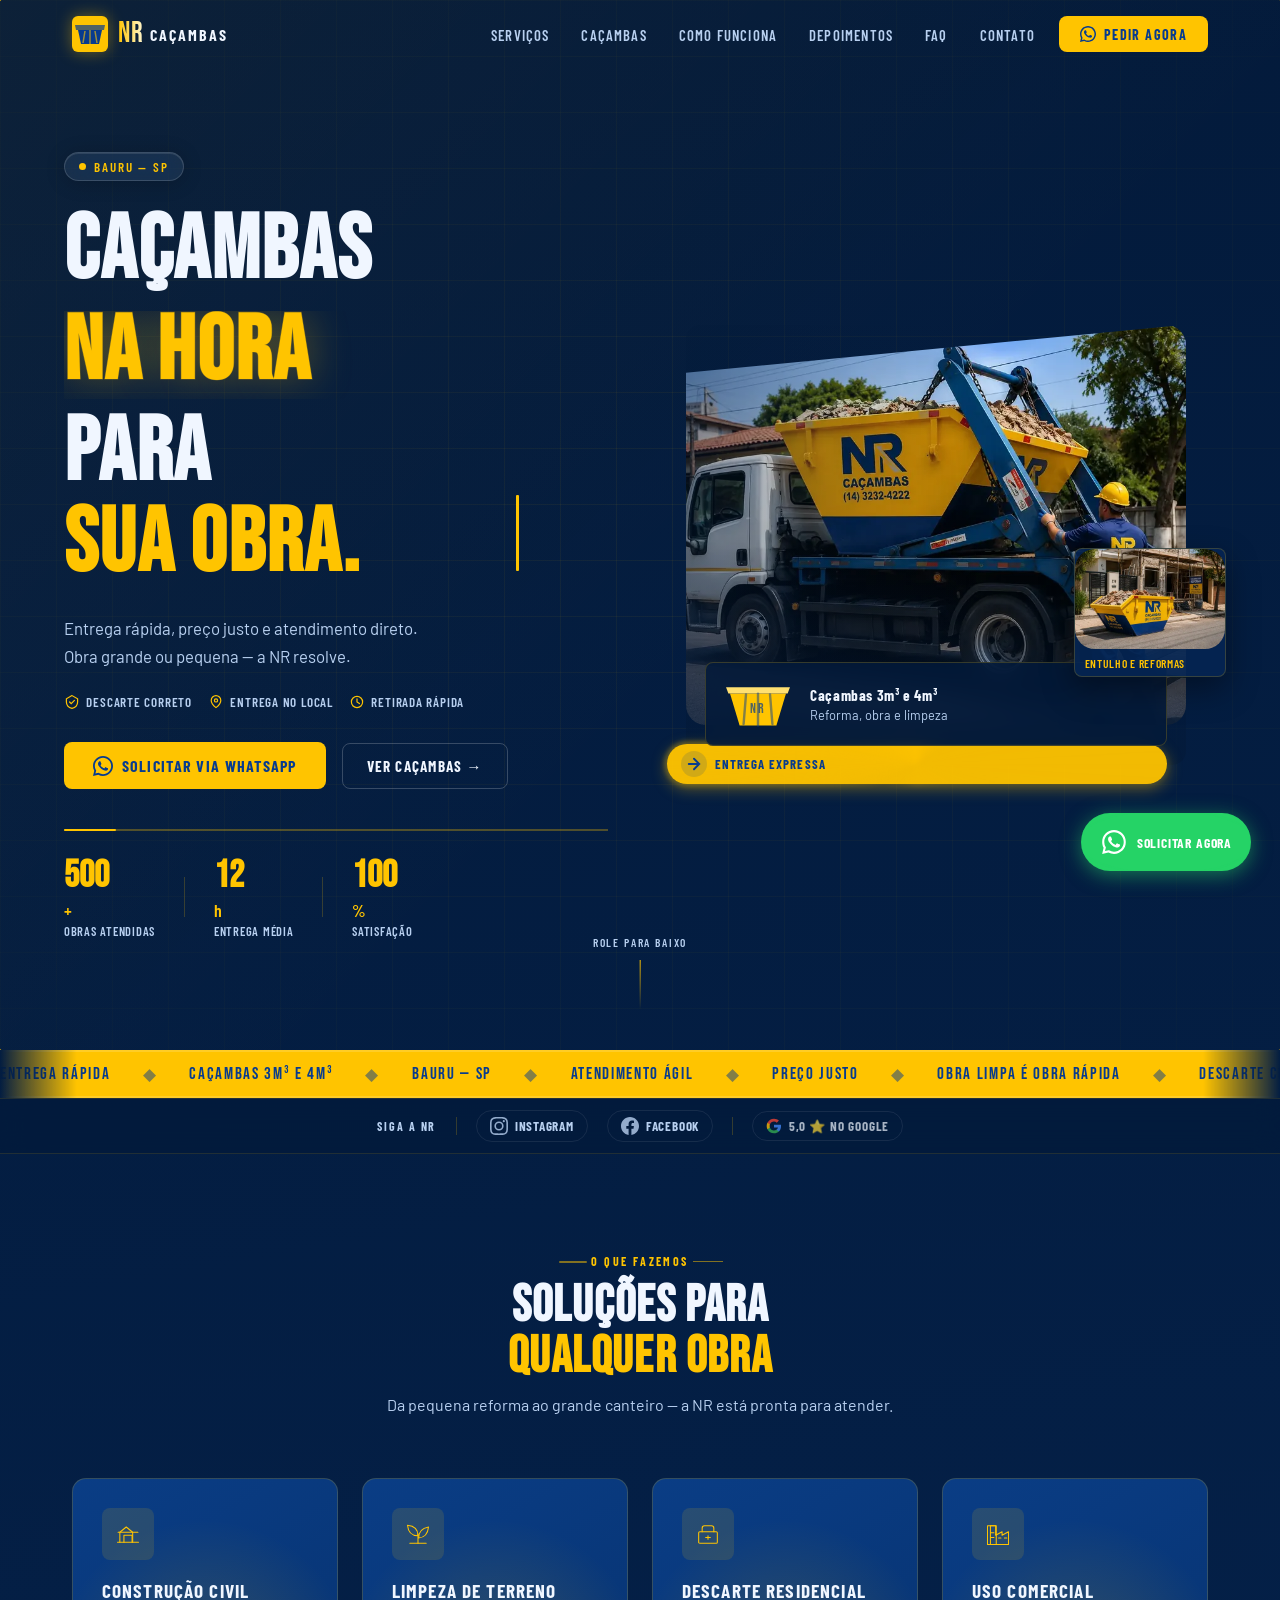
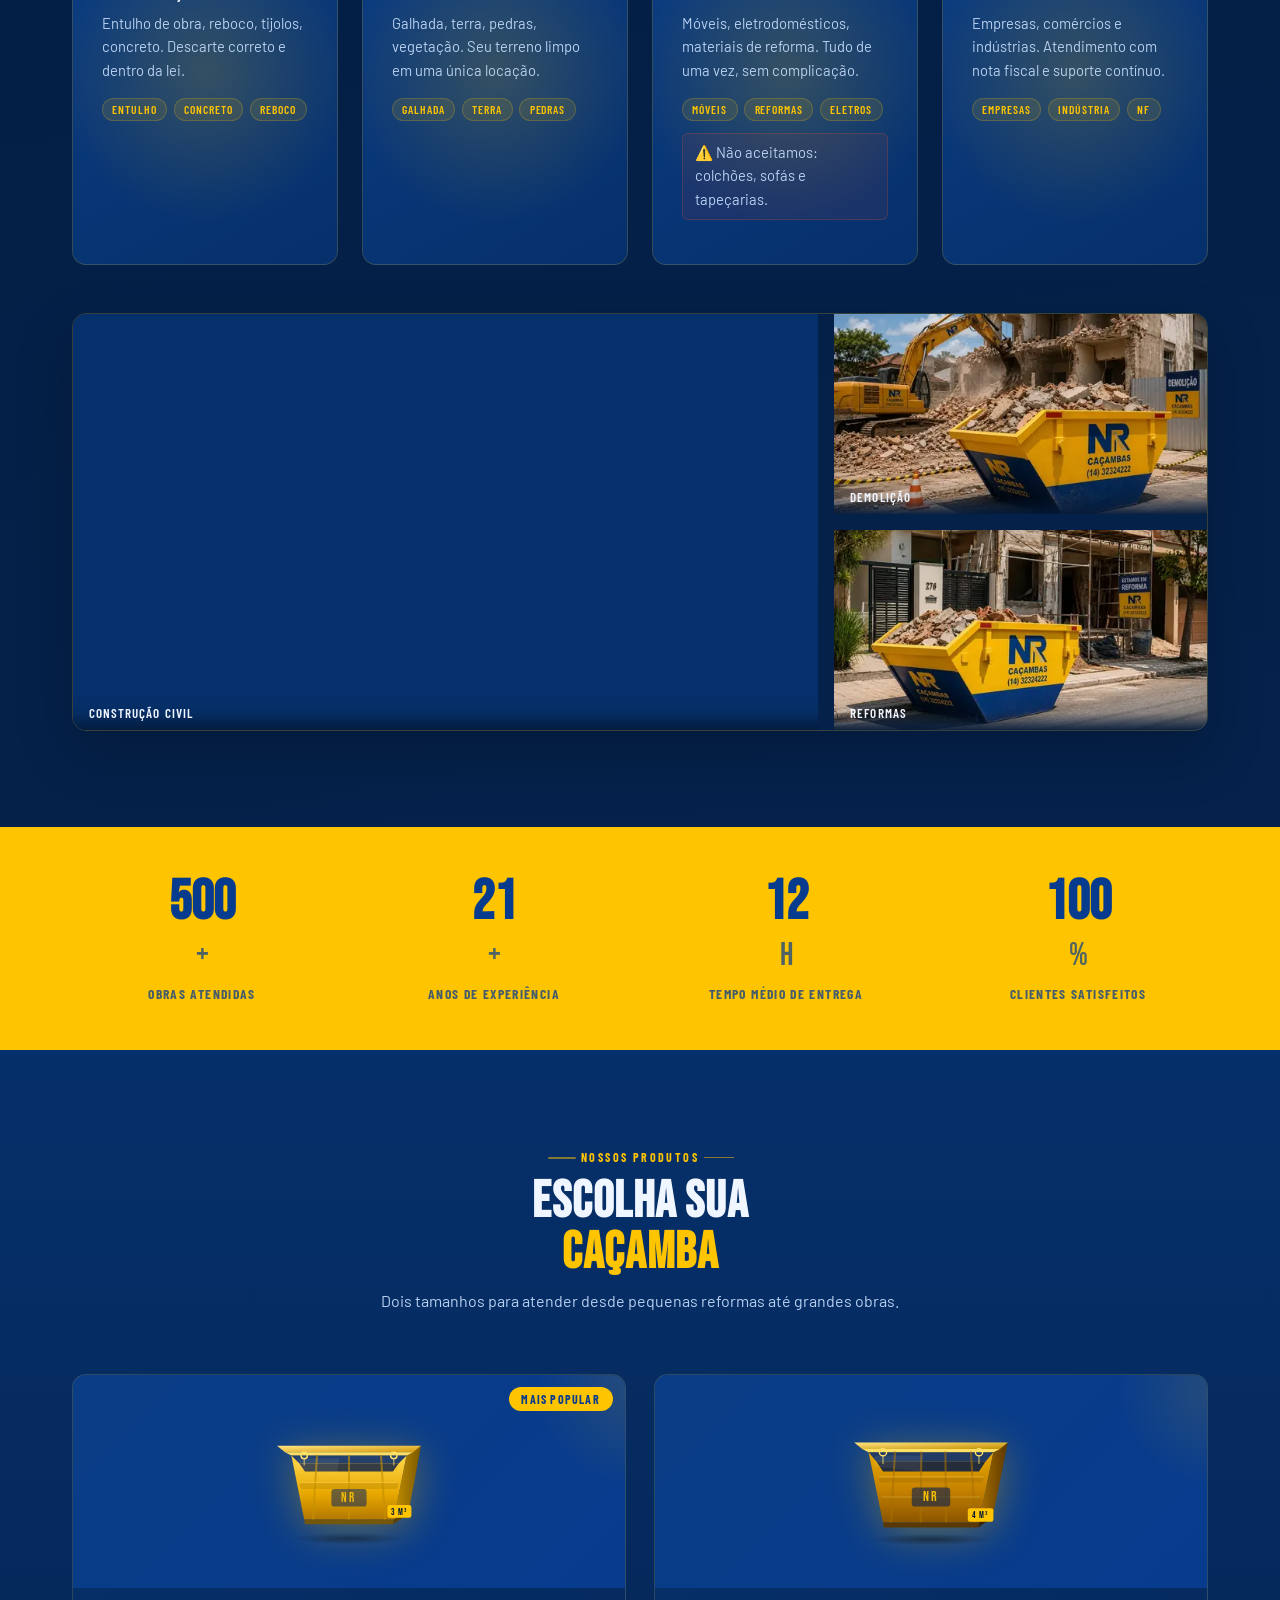
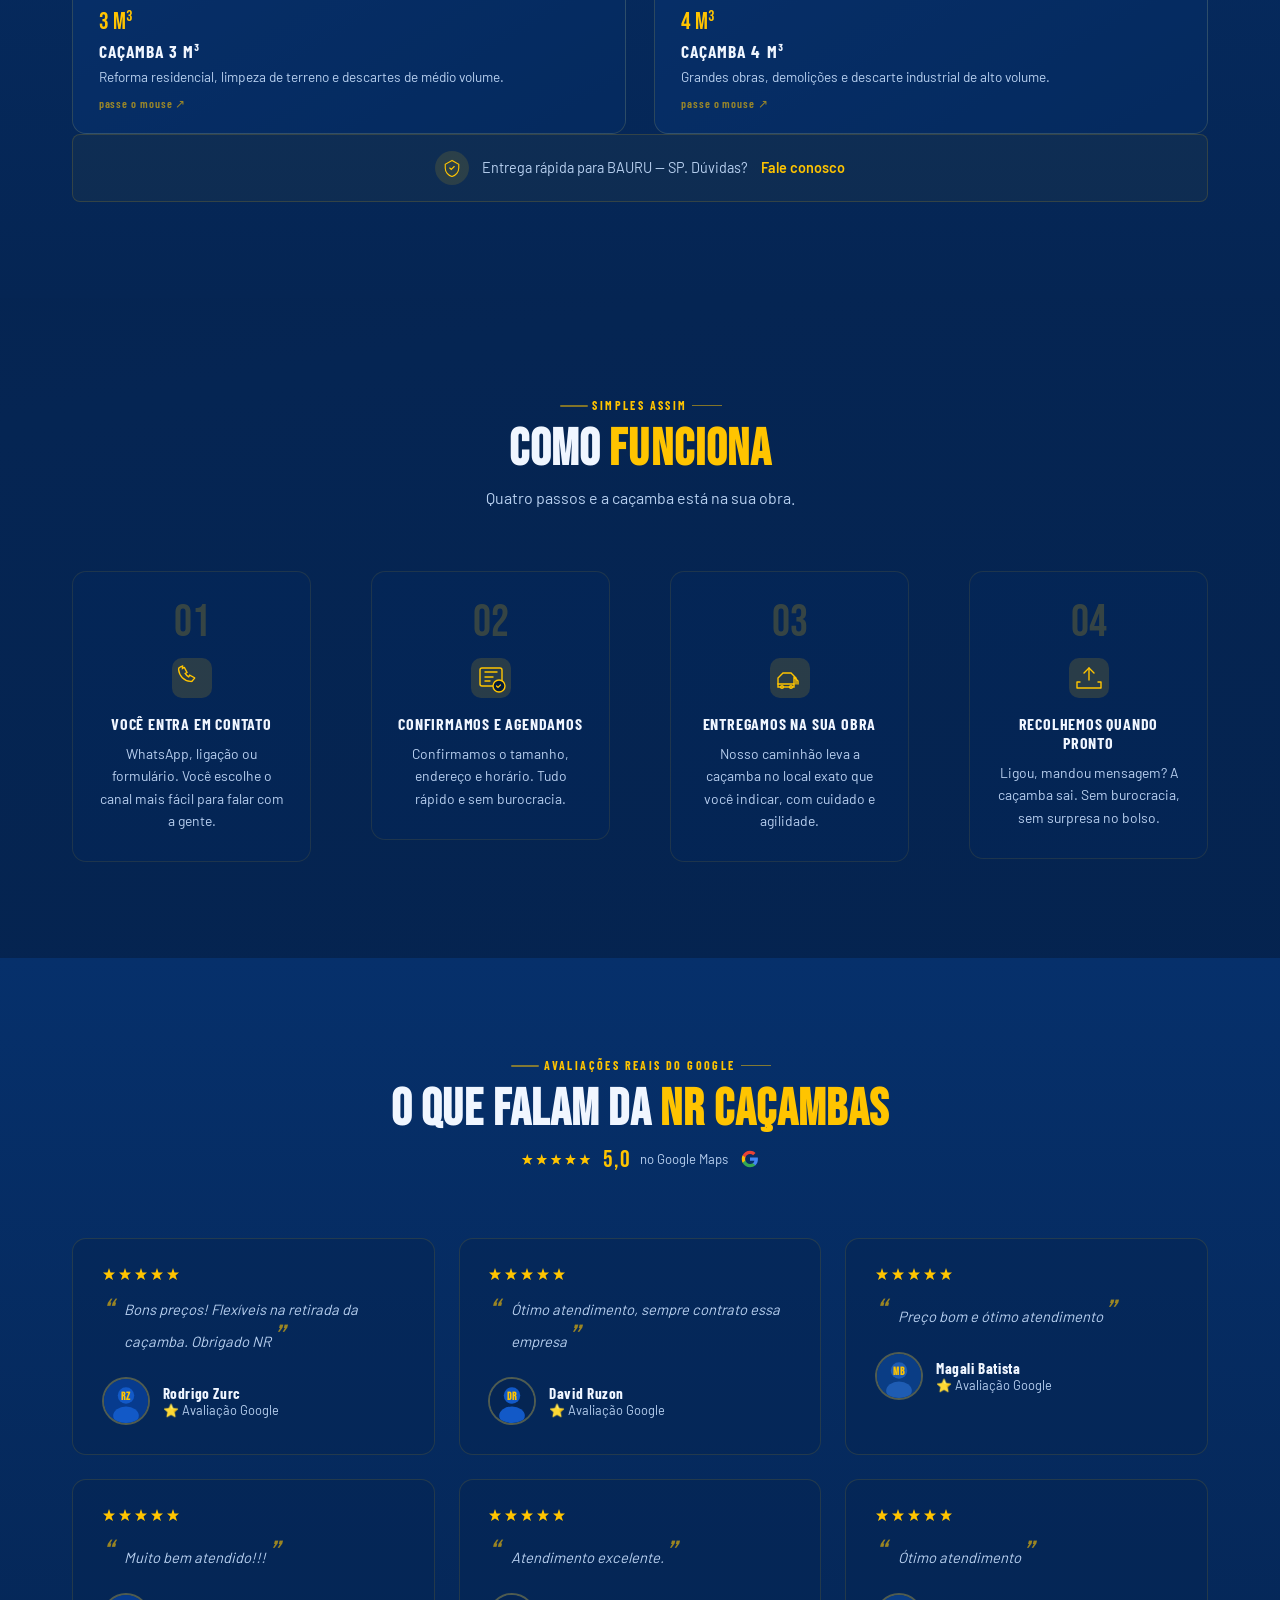
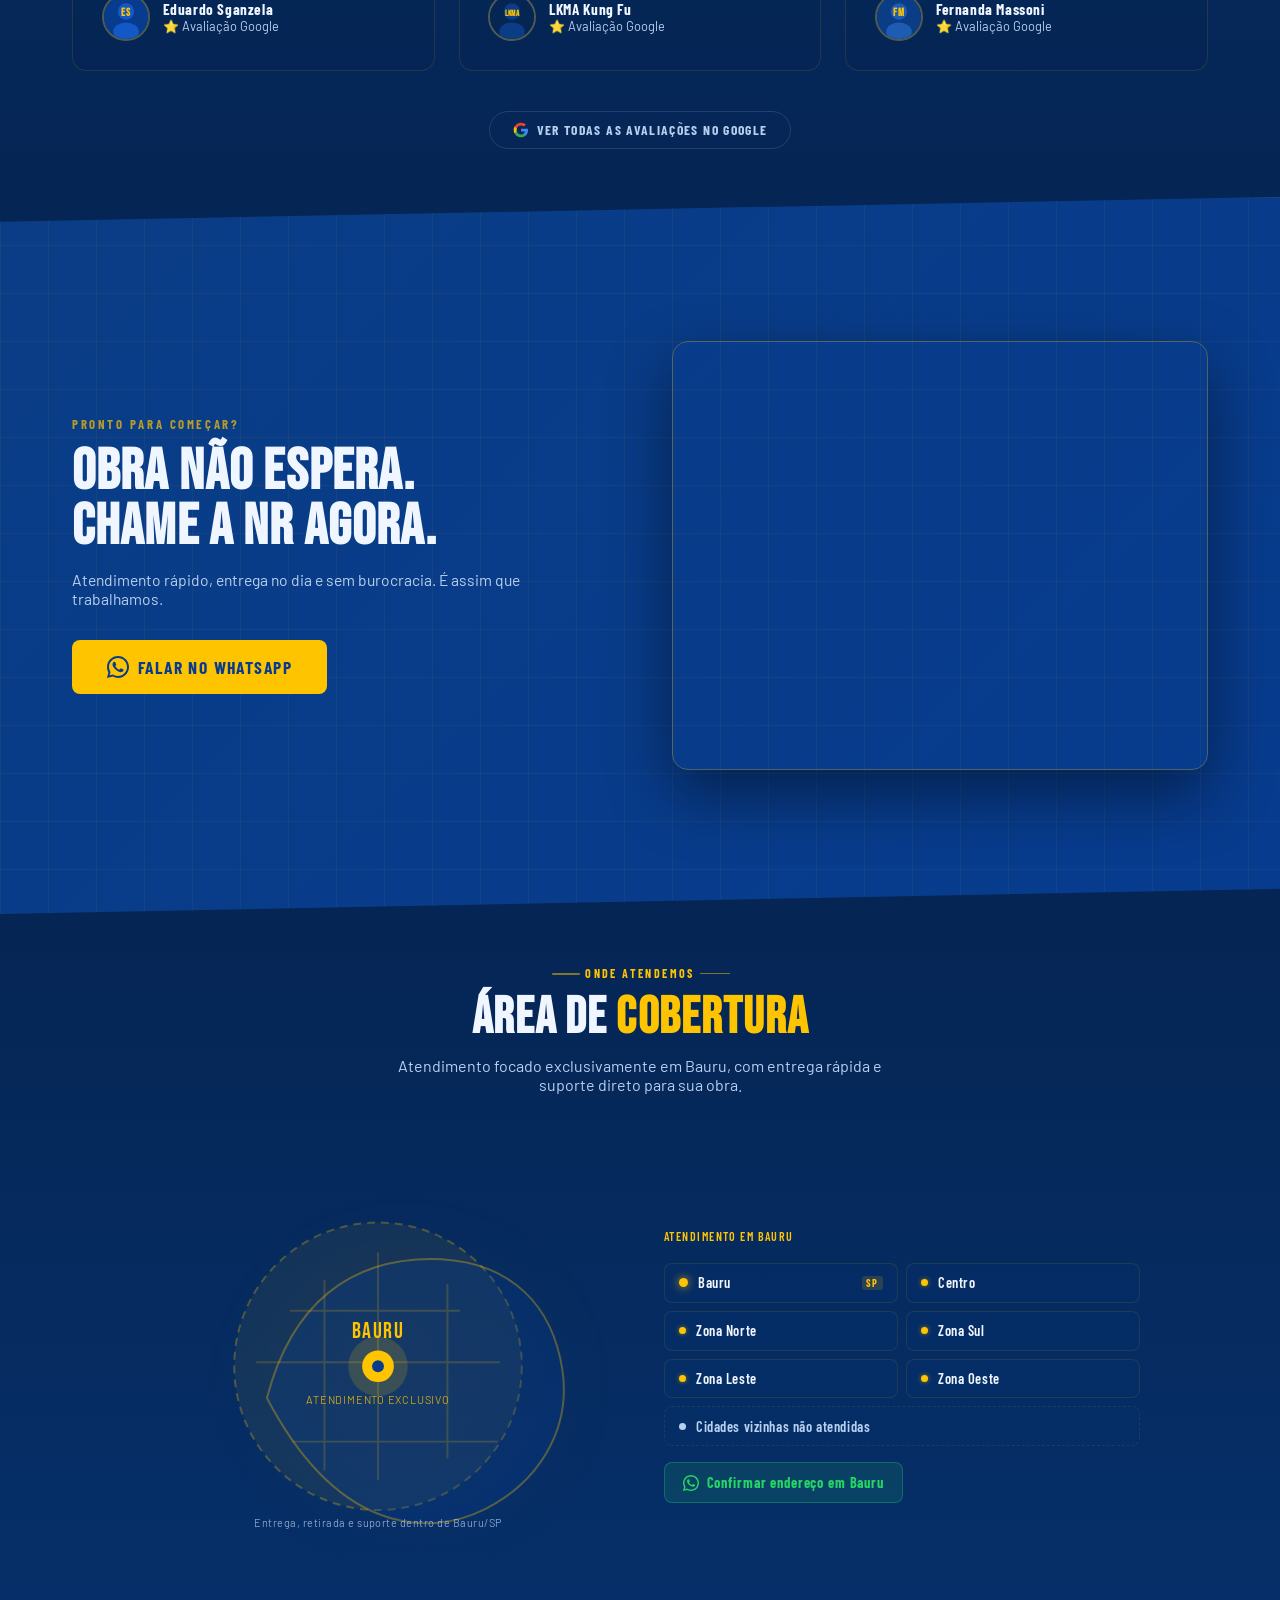
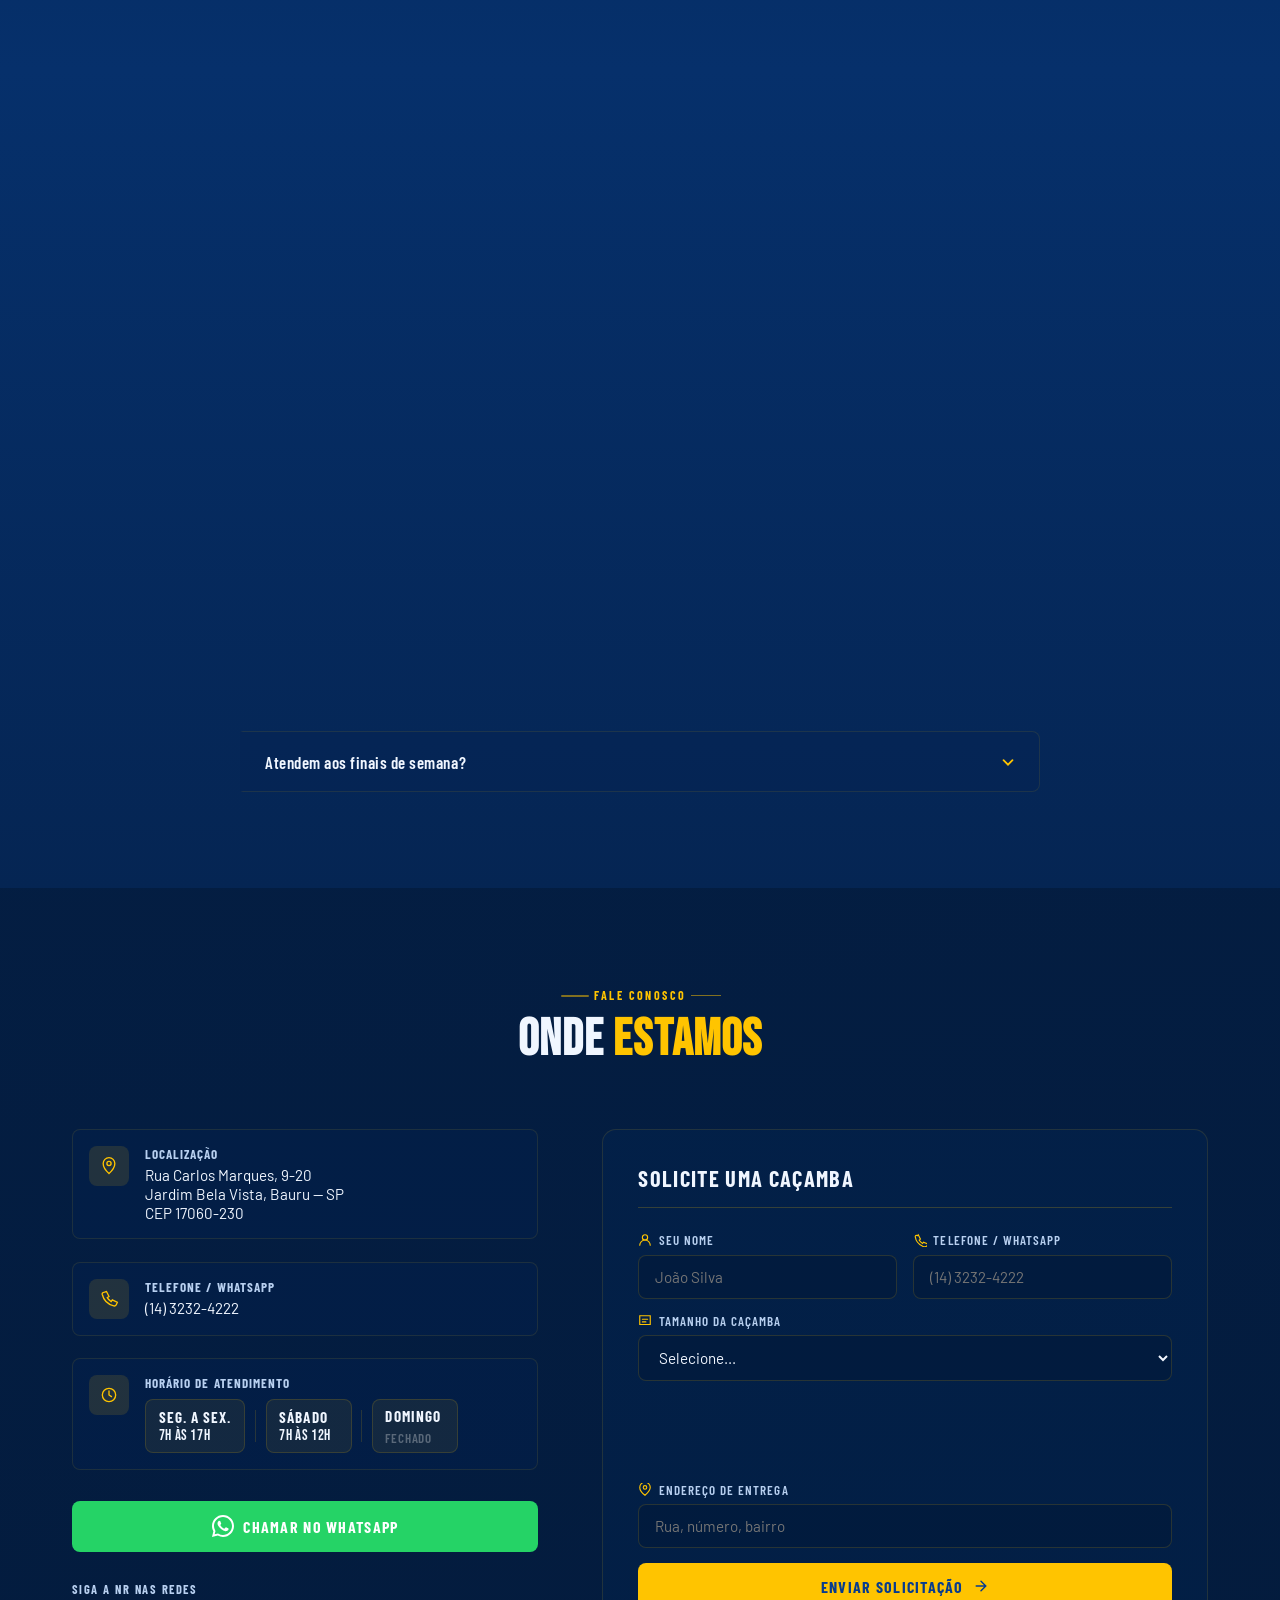
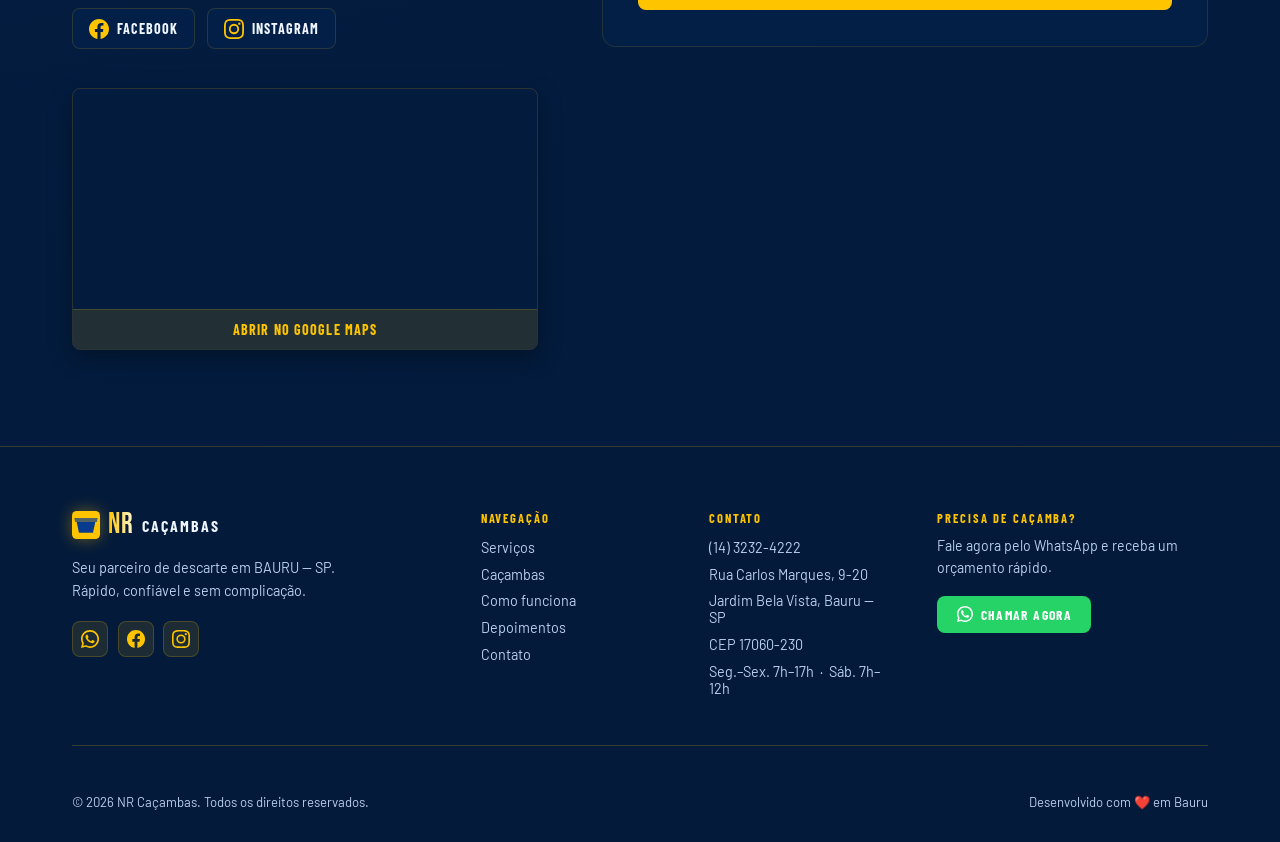
==== commit 317d528b: "removendo arquivo obsoleto main js mini" ====
--- a/index.html
+++ b/index.html
@@ -63,11 +63,11 @@
   <link rel="preload" as="image" href="static/images/nr-hero-cacamba-480.webp" fetchpriority="high" type="image/webp"
         imagesrcset="static/images/nr-hero-cacamba-480.webp 480w, static/images/nr-hero-cacamba-800.webp 800w, static/images/nr-hero-cacamba-1200.webp 1200w"
         imagesizes="(max-width: 768px) 92vw, 500px">
-  <link rel="preconnect" href="https://fonts.googleapis.com">
-  <link rel="preconnect" href="https://fonts.gstatic.com" crossorigin>
   <link rel="preconnect" href="https://wa.me">
-  <link rel="preload" href="https://fonts.googleapis.com/css2?family=Bebas+Neue&family=Barlow:wght@400;600;700&family=Barlow+Condensed:wght@600;700&display=swap" as="style" onload="this.onload=null;this.rel='stylesheet'">
-  <noscript><link rel="stylesheet" href="https://fonts.googleapis.com/css2?family=Bebas+Neue&family=Barlow:wght@400;600;700&family=Barlow+Condensed:wght@600;700&display=swap"></noscript>
+  <link rel="preload" href="static/fonts/bebas-neue-400.woff2" as="font" type="font/woff2" crossorigin>
+  <link rel="preload" href="static/fonts/barlow-700.woff2" as="font" type="font/woff2" crossorigin>
+  <link rel="preload" href="static/fonts/barlow-condensed-700.woff2" as="font" type="font/woff2" crossorigin>
+  <link rel="stylesheet" href="static/fonts/fonts.css">
   <style>
     /* Critical CSS: universal above-the-fold */
     *,*::before,*::after{box-sizing:border-box;margin:0;padding:0}
@@ -571,7 +571,7 @@
               <div class="flip-uses">
                 <span>Reforma</span><span>Entulho</span><span>Jardim</span>
               </div>
-              <a href="https://wa.me/551432324222?text=Ol%C3%A1%2C%20NR%20Ca%C3%A7ambas%21%20%F0%9F%91%8B%0ATenho%20interesse%20na%20*ca%C3%A7amba%20de%203m%C2%B3*.%0APodem%20me%20passar%20disponibilidade%20e%20valor%3F" target="_blank" rel="noopener" class="flip-cta">Solicitar agora →</a>
+              <a href="https://wa.me/551432324222?text=Ol%C3%A1%2C%20NR%20Ca%C3%A7ambas%21%20%F0%9F%91%8B%0ATenho%20interesse%20na%20*ca%C3%A7amba%20de%203m%C2%B3*.%0APodem%20me%20passar%20disponibilidade%20e%20valor%3F" target="_blank" rel="noopener noreferrer" class="flip-cta">Solicitar agora →</a>
               <button class="flip-close-btn" aria-label="Fechar">✕ fechar</button>
             </div>
           </div>
@@ -641,7 +641,7 @@
               <div class="flip-uses">
                 <span>Demolição</span><span>Construção</span><span>Indústria</span>
               </div>
-              <a href="https://wa.me/551432324222?text=Ol%C3%A1%2C%20NR%20Ca%C3%A7ambas%21%20%F0%9F%91%8B%0ATenho%20interesse%20na%20*ca%C3%A7amba%20de%204m%C2%B3*.%0APodem%20me%20passar%20disponibilidade%20e%20valor%3F" target="_blank" rel="noopener" class="flip-cta">Solicitar agora →</a>
+              <a href="https://wa.me/551432324222?text=Ol%C3%A1%2C%20NR%20Ca%C3%A7ambas%21%20%F0%9F%91%8B%0ATenho%20interesse%20na%20*ca%C3%A7amba%20de%204m%C2%B3*.%0APodem%20me%20passar%20disponibilidade%20e%20valor%3F" target="_blank" rel="noopener noreferrer" class="flip-cta">Solicitar agora →</a>
               <button class="flip-close-btn" aria-label="Fechar">✕ fechar</button>
             </div>
           </div>
--- a/static/fonts/fonts.css
+++ b/static/fonts/fonts.css
@@ -0,0 +1,47 @@
+@font-face {
+  font-family: 'Bebas Neue';
+  src: url('bebas-neue-400.woff2') format('woff2');
+  font-weight: 400;
+  font-style: normal;
+  font-display: swap;
+}
+
+@font-face {
+  font-family: 'Barlow';
+  src: url('barlow-400.woff2') format('woff2');
+  font-weight: 400;
+  font-style: normal;
+  font-display: swap;
+}
+
+@font-face {
+  font-family: 'Barlow';
+  src: url('barlow-600.woff2') format('woff2');
+  font-weight: 600;
+  font-style: normal;
+  font-display: swap;
+}
+
+@font-face {
+  font-family: 'Barlow';
+  src: url('barlow-700.woff2') format('woff2');
+  font-weight: 700;
+  font-style: normal;
+  font-display: swap;
+}
+
+@font-face {
+  font-family: 'Barlow Condensed';
+  src: url('barlow-condensed-600.woff2') format('woff2');
+  font-weight: 600;
+  font-style: normal;
+  font-display: swap;
+}
+
+@font-face {
+  font-family: 'Barlow Condensed';
+  src: url('barlow-condensed-700.woff2') format('woff2');
+  font-weight: 700;
+  font-style: normal;
+  font-display: swap;
+}
